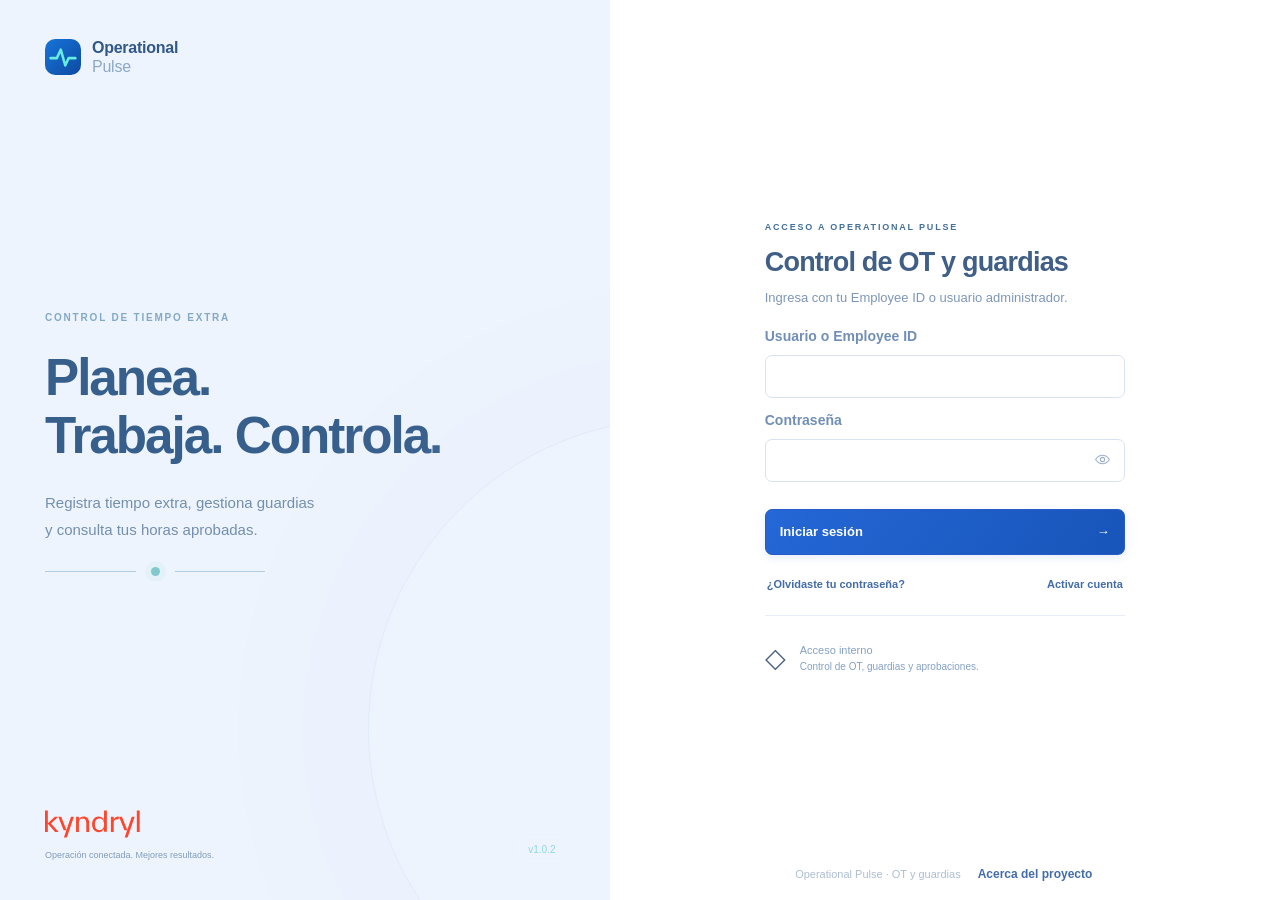
==== index.html @ 8cd4d65e "feat: unify Technician moves with Account filters and Manager search in v1.0.2" ====
<!doctype html>
<html lang="es-MX">
<head>
  <meta charset="utf-8">
  <meta name="viewport" content="width=device-width, initial-scale=1">
  <meta name="theme-color" content="#0b2142">
  <title>Operational Pulse</title>
  <link rel="icon" href="/static/favicon.svg" type="image/svg+xml">
  <link rel="stylesheet" href="/static/app.css?v=1.0.2">
  <link rel="stylesheet" href="/static/design.css?v=1.0.2">
  <script src="/static/layout.js?v=1.0.2" defer></script>
  <script src="/static/app.js?v=1.0.2" defer></script>
</head>
<body>
  <div id="app"><main class="loading">Cargando Operational Pulse…</main></div>
  <dialog id="modal" aria-label="Formulario"></dialog>
  <div id="toast" role="status" aria-live="polite"></div>
</body>
</html>
---- static/app.css ----
:root{--ink:#142c4e;--muted:#586d88;--primary:#1467d4;--primary-dark:#0b2142;--mint:#ddf5f5;--line:#e3eaf4;--paper:#f3f6fc;--white:#fff;--danger:#a34545;--radius:18px;--shadow:0 5px 20px #16376304;font-family:Inter,-apple-system,BlinkMacSystemFont,"Segoe UI",sans-serif;color:var(--ink);background:var(--paper);font-synthesis:none;font-size:14px;line-height:1.5}

*{box-sizing:border-box}
body{margin:0}
button,input,select,textarea{font:inherit}
button,a,input,select,textarea{-webkit-tap-highlight-color:transparent}
button{cursor:pointer}
button:disabled{cursor:wait;opacity:.55}
button:focus-visible,a:focus-visible,input:focus-visible,select:focus-visible,textarea:focus-visible{outline:3px solid #20bdc4;outline-offset:3px}
a{color:inherit;text-decoration:none}
button{border:0;background:none;color:inherit}
h1,h2,h3,p{margin:0}
h1{font-size:31px;letter-spacing:-1.1px;line-height:1.2;font-weight:650}
h2{font-size:20px;font-weight:620;letter-spacing:-.5px;line-height:1.35}
h3{font-size:15px;font-weight:650}
small{font-size:12px}
strong{font-weight:620}
img{display:block}
svg{display:block;max-width:100%}
[hidden]{display:none!important}
.grow{flex:1;min-width:0}
.muted{color:var(--muted)}
.footnote{font-size:12px}
.sr-only{position:absolute;width:1px;height:1px;padding:0;margin:-1px;overflow:hidden;clip:rect(0,0,0,0);white-space:nowrap;border:0}
.eyebrow{font-size:9px;font-weight:700;letter-spacing:1.8px;color:#44719d;margin-bottom:9px}
.small-label{font-size:10px;font-weight:700;letter-spacing:1px;color:#5b6f8b;display:block;margin-bottom:4px}
.primary,.secondary,.danger,.button{min-height:40px;border-radius:8px;padding:10px 16px;display:inline-flex;align-items:center;justify-content:center;gap:10px;font-size:12px;font-weight:600;white-space:nowrap;transition:background .15s,transform .15s}
.primary{background:#1768d1;color:white;border:1px solid #1768d1;box-shadow:0 3px 6px #1768d112}
.primary:hover{background:#0f55b6;transform:translateY(-1px)}
.secondary{background:white;border:1px solid #dce5f0;color:#335478}
.secondary:hover{background:#f5f9ff;border-color:#bed3ee}
.danger{background:#a34545;color:white}
.link,.text-danger{font-size:12px;font-weight:600;padding:5px 2px;white-space:nowrap}
.link{color:#2670b8}
.link:hover{text-decoration:underline}
.text-danger{color:var(--danger)}
.small{padding:6px 10px;min-height:32px}
.icon-btn{height:34px;min-width:34px;border-radius:6px;font-size:22px;line-height:1;display:grid;place-items:center}
.icon-btn:hover{background:#e4e9f0}
.primary.light{background:#fff;color:#135aba;border:1px solid #fff;box-shadow:0 5px 16px #0000000b}
.loading{min-height:100vh;display:grid;place-items:center;color:var(--muted)}

/* Access */
.login-shell{min-height:100vh;display:grid;grid-template-columns:1.05fr 1fr}
.login-story{background:radial-gradient(ellipse at 100% 90%,#126f90 0%,transparent 60%),linear-gradient(145deg,#0a2149,#123c75);color:#fff;padding:45px 56px 28px;display:flex;flex-direction:column;position:relative;overflow:hidden}
.login-story:after{content:"";position:absolute;width:620px;height:620px;border:1px solid #82dce515;border-radius:50%;right:-380px;bottom:-140px;box-shadow:0 0 0 65px #82dce505,0 0 0 130px #82dce504;pointer-events:none}
.brand{display:flex;align-items:center;gap:11px;line-height:1.2;max-width:max-content}
.brand img{width:36px;height:36px}
.brand>span{font-size:16px;font-weight:600;letter-spacing:-.25px}
.brand-light{display:block;font-weight:400;opacity:.72;font-size:16px;color:#8bb1da}
.story-copy{margin:auto 0;max-width:480px;padding:80px 0}
.story-copy .eyebrow{color:#6cdbdf;font-size:10px}
.story-copy h1{font-size:clamp(42px,4.6vw,68px);letter-spacing:-2.3px;line-height:1.08;margin:24px 0;font-weight:550}
.story-copy>p:not(.eyebrow){color:#9fbad9;font-size:16px;line-height:1.8}
.pulse-line{display:flex;align-items:center;gap:15px;margin-top:50px;max-width:220px}
.pulse-line span{height:1px;flex:1;background:#ffffff29}
.pulse-line i{width:9px;height:9px;background:#45d6d3;border-radius:50%;box-shadow:0 0 0 7px #45d6d310}
.login-story footer{display:flex;justify-content:space-between;gap:16px;font-size:10px;color:#9bbbd9;align-items:flex-end}
.login-main{display:flex;align-items:center;justify-content:center;padding:70px 50px;position:relative;background:#fcfdff}
.login-card{width:100%;max-width:360px}
.login-card h2{font-size:28px;letter-spacing:-1px;margin:12px 0}
.login-card>.muted{font-size:12px;margin-bottom:28px}
.login-card form{display:grid;gap:18px}
.login-submit{width:100%;justify-content:space-between;height:46px;margin-top:3px}
.login-links{display:flex;justify-content:space-between;gap:12px;margin-top:16px}
.login-links button{font-size:11px}
.login-note{border-top:1px solid var(--line);margin-top:36px;padding-top:22px;display:flex;align-items:center;gap:14px;color:var(--muted);font-size:11px}
.login-note>span{font-size:27px;color:#4d6480}
.login-note small{font-size:10px}
.login-main>footer{position:absolute;bottom:25px;font-size:10px;color:#59708f;display:flex;align-items:center;gap:15px}

/* Application shell */
.shell{display:flex;min-height:100vh}
.sidebar{width:244px;flex:none;background:linear-gradient(175deg,#0c2346 0%,#091a35 100%);color:#bac7d6;position:fixed;top:0;bottom:0;display:flex;flex-direction:column;padding:34px 18px 20px;z-index:3}
.sidebar .brand{color:white;margin:0 12px 49px}
.nav-label{font-size:9px;letter-spacing:1.8px;color:#738fb1;font-weight:600;margin:0 14px 16px}
.sidebar nav{display:grid;gap:6px}
.nav-item{display:flex;align-items:center;text-align:left;gap:13px;width:100%;font-size:12px;padding:14px 15px;border-radius:9px;color:#9eb4d2;min-height:43px}
.nav-item>span{width:20px;font-size:20px;line-height:1;color:#7c9abe;display:flex;align-items:center}
.nav-item.active{background:linear-gradient(100deg,#1c4973,#15345a);color:#fff;box-shadow:inset 3px 0 #35d1d2,0 3px 10px #020a191a}
.nav-item.active>span{color:#62e5e2}
.nav-item:hover{background:#ffffff0a;color:white}
.nav-item b{margin-left:auto;background:#cce8eb;color:#1c5056;border-radius:4px;min-width:18px;text-align:center;font-size:9px}
.sidebar-bottom{margin-top:auto;padding:28px 10px 0}
.workspace-tag{font-size:10px;color:#a8c0de;border-bottom:1px solid #ffffff10;padding-bottom:18px;margin-bottom:15px;display:block}
.workspace-tag i{display:inline-block;width:5px;height:5px;background:#99d6dd;border-radius:50%;margin-right:7px}
.workspace-tag small{display:block;font-size:9px;color:#7093b9;margin:7px 0 0 13px}
.logout{font-size:11px;color:#93adce;width:100%;text-align:left;padding:9px 2px;display:flex;align-items:center;gap:10px}
.workspace{margin-left:244px;width:calc(100% - 244px);min-width:0}
.topbar{height:84px;background:#ffffff;border-bottom:1px solid #e5ebf4;padding:0 40px;display:flex;align-items:center;justify-content:space-between;gap:20px}
.breadcrumb{color:#626f7f;font-size:11px;display:flex;gap:12px;align-items:center}
.breadcrumb strong{font-weight:500;color:#576473}
.topbar-right{display:flex;align-items:center;gap:22px}
.local-time{font-size:12px;color:#4b6b91;font-variant-numeric:tabular-nums}
.topbar-person{display:flex;align-items:center;gap:10px;position:relative}
.topbar-person .avatar{width:35px;height:35px;font-size:10px;background:#e8f1fc;color:#3e73aa}
.topbar-person .identity strong{font-size:12px;color:#213b5f}
.topbar-person .identity small{font-size:9px;color:#5c6f8a}
.role-label{font-size:10px;color:#5d6f8a;max-width:100px;border-left:1px solid var(--line);padding-left:12px}
.avatar{width:34px;height:34px;flex:none;display:grid;place-items:center;border-radius:10px;background:#e0eff1;color:#3d6a6f;font-size:10px;font-weight:700;letter-spacing:.5px}
.identity{display:flex;flex-direction:column;min-width:0;gap:3px}
.identity strong{font-size:12px;overflow-wrap:anywhere;line-height:1.4}
.identity small{font-size:10px;color:var(--muted)}
#main{padding:38px 40px 20px;max-width:1560px;margin:0 auto;outline:none}
.page-heading{display:flex;justify-content:space-between;align-items:center;gap:26px;margin-bottom:29px}
.page-heading h1{margin-bottom:10px}
.page-heading>div>p:last-child{color:#5b6f8c;font-size:12px;max-width:640px}
.heading-actions{display:flex;align-items:center;justify-content:flex-end;flex-wrap:wrap;gap:10px;flex:none}
.main-footer{display:flex;justify-content:space-between;gap:20px;color:#567094;font-size:9px;margin-top:38px;padding-top:20px;border-top:1px solid #e0e9f4;align-items:center}
.main-footer span:first-child{font-weight:600;letter-spacing:.4px}

/* Overview */
.welcome-banner{background:radial-gradient(ellipse at 88% 100%,#087c95 0%,transparent 58%),linear-gradient(110deg,#143e83 0%,#103363 65%,#0b3454 100%);border:1px solid #204d89;display:flex;justify-content:space-between;align-items:center;min-height:280px;padding:35px 38px;border-radius:16px;margin-bottom:24px;overflow:hidden;position:relative;box-shadow:0 10px 25px #224c7e0c}
.welcome-banner .pill{background:#eef9fc;color:#3689a0;font-size:8px;letter-spacing:1.7px;border:1px solid #d9f0f7;padding:6px 10px}
.welcome-banner h2{font-size:32px;line-height:1.18;letter-spacing:-1px;margin:18px 0 13px;color:#fff;font-weight:600}
.welcome-banner p{color:#a6c3e2;font-size:11px;margin-bottom:22px}
.welcome-banner button{padding:10px 15px;font-size:11px}
.welcome-banner button span{margin-left:18px}
.org-illustration{width:330px;padding:0;text-align:left;opacity:1;flex:none;height:250px;position:relative;margin-right:15px}
.kpis{display:grid;grid-template-columns:repeat(4,minmax(0,1fr));gap:17px;margin-bottom:26px}
.kpis.three{grid-template-columns:repeat(3,minmax(0,1fr))}
.kpi{background:#fff;border:1px solid #e3eaf4;border-radius:13px;padding:22px 23px;box-shadow:0 5px 16px #203e6a03;position:relative;overflow:hidden}
.kpi>div{display:flex;justify-content:space-between;gap:10px;font-size:11px;color:#5c708a;align-items:center}
.kpi i{font-size:20px;font-style:normal;color:#3370b5;display:grid;place-items:center;width:34px;height:34px;background:#eef5ff;border:1px solid #e6effd;border-radius:10px}
.kpi>strong{display:block;font-size:34px;font-weight:550;letter-spacing:-1px;line-height:1.3;margin:12px 0 4px;color:#1a365d}
.kpi em{font-style:normal;font-size:16px;color:#5e6f85;font-weight:400}
.kpi>small{font-size:10px;color:#5b708b}
.kpi.accent{background:#edfbfc;border-color:#caeff1}
.two-columns{display:grid;grid-template-columns:1.45fr 1fr;gap:22px}
.panel{background:#fff;border:1px solid #e2eaf4;border-radius:14px;padding:26px;box-shadow:0 5px 20px #1b396003;margin-bottom:24px;min-width:0}
.two-columns>.panel{margin-bottom:0}
.section-heading{display:flex;justify-content:space-between;align-items:center;gap:18px;margin-bottom:23px}
.section-heading h2{font-size:18px;color:#233f65}
.section-heading h3{font-size:14px}
.section-heading .eyebrow{font-size:9px;margin-bottom:7px}
.section-heading .muted{font-size:11px;margin-top:7px}
.step-row{display:flex;align-items:center;gap:17px;padding:19px 0;border-top:1px solid #ecf1f7}
.step-row>span{width:33px;height:33px;display:grid;place-items:center;background:#edf6fc;border-radius:9px;font-size:10px;color:#347595;flex:none;border:1px solid #e0f0f9}
.step-row>div{min-width:0;flex:1}
.step-row strong{display:block;font-size:12px}
.step-row small{display:block;font-size:11px;color:#5c6f89;margin-top:4px}
.step-row button{font-size:10px}
.attention-number{font-size:48px;letter-spacing:-2px;line-height:1;margin:28px 0 22px;color:#234c7b}
.attention-number small{font-size:11px;letter-spacing:0;color:#58708d;display:block;margin-top:10px}
.attention-number+.secondary{font-size:10px}
.panel>.footnote{margin-top:28px;max-width:280px;line-height:1.8}
.quick-note{font-size:11px;color:#5e7084;background:#eff4f9;border-radius:8px;padding:16px;margin-top:24px}
.legend{display:flex;justify-content:center;gap:22px;font-size:10px;color:#606f82}
.legend>span{display:flex;align-items:center;gap:7px}
.dot{width:7px;height:7px;border-radius:2px}
.dot.ot{background:#2469cf}
.dot.guard{background:#28c7c5}
.chart{margin:12px 0 5px}
.month-control{display:flex;align-items:center;gap:3px;border:1px solid #d9dfe7;border-radius:8px;background:#fff;padding:3px}
.month-control input{border:0;background:none;color:#385d61;font-size:11px;width:127px;padding:4px;min-height:32px}
.month-control .icon-btn{font-size:20px;min-width:25px;height:28px}
.pill{display:inline-flex;align-items:center;font-size:10px;color:#636f7f;background:#ecf1f7;padding:5px 10px;border-radius:5px;border:1px solid #dfedef;white-space:nowrap}
.empty{text-align:center;padding:40px 16px;color:#587090}
.empty-icon{font-size:30px;color:#3a70ac;display:block;margin-bottom:12px}
.empty h3{font-size:13px;color:#517194;font-weight:550}
.empty p{font-size:11px;line-height:1.8;max-width:400px;margin:8px auto 0}
.panel .empty{padding:32px 12px}
.quiet-empty{font-size:10px;color:#5e7086;padding:20px 0}
.callout{font-size:11px;color:#4e7197;background:#f1f8ff;padding:14px;border:1px solid #dcebf9;border-radius:8px;line-height:1.8}

/* Organization: physically nested account / manager / group / technician */
.organization-summary{display:flex;flex-wrap:wrap;align-items:center;gap:22px;margin:-4px 0 24px;font-size:11px;color:#5e7086}
.organization-summary b{font-size:15px;color:#436e73;margin-right:3px}
.organization-summary>.muted{margin-left:auto;font-size:10px}
.account-block{background:#fff;border:1px solid #dce7f3;border-radius:16px;margin-bottom:26px;box-shadow:0 5px 20px #1e4e8003;overflow:hidden}
.account-header{padding:26px;display:flex;align-items:center;gap:18px;background:linear-gradient(100deg,#ffffff,#f5f9ff);border-bottom:1px solid #e2eaf4;flex-wrap:wrap}
.account-code{background:#eaf2ff;border:1px solid #d9e7fc;color:#2b6fbd;padding:15px 12px;border-radius:12px;font-size:14px;font-weight:650;min-width:65px;text-align:center;overflow-wrap:anywhere;max-width:150px}
.account-header .eyebrow{font-size:8px;margin-bottom:5px}
.account-header h2{font-size:21px;overflow-wrap:anywhere}
.account-header p:last-child{color:#5f7084;font-size:10px;margin-top:6px}
.account-header p span{margin:0 5px}
.entity-actions{display:flex;align-items:center;justify-content:flex-end;gap:12px;flex-wrap:wrap;flex:none}
.entity-actions .primary,.entity-actions .secondary{min-height:31px;font-size:10px;padding:7px 11px}
.entity-actions .link,.entity-actions .text-danger{font-size:10px}
.account-body{padding:22px}
.manager-block{background:#f5f9ff;border:1px solid #dfeafa;border-radius:12px;padding:20px;margin-bottom:20px}
.manager-block:last-child{margin-bottom:0}
.manager-header{display:flex;align-items:center;gap:13px;flex-wrap:wrap;margin-bottom:18px}
.manager-header>.identity{flex:1}
.manager-meta{display:flex;flex-direction:column;font-size:10px;color:#4d7199;margin:0 12px}
.manager-meta .small-label{font-size:8px;color:#2c73a4;letter-spacing:1.3px}
.manager-header .avatar{background:#dfedff;color:#477ab8}
.group-grid{display:grid;grid-template-columns:repeat(auto-fit,minmax(min(100%,330px),1fr));gap:16px;margin-left:14px;padding-left:16px;border-left:1px solid #d4e4f8}
.group-card{border:1px solid #dce9f7;background:white;border-radius:11px;overflow:hidden;min-width:0;box-shadow:0 3px 8px #16376302}
.group-card>header{padding:18px;display:flex;align-items:flex-start;justify-content:space-between;gap:12px;border-bottom:1px solid #ebf1f8}
.group-card h3{font-size:13px;overflow-wrap:anywhere;margin:5px 0}
.group-card .small-label{font-size:8px;color:#3e739a}
.group-card>header small{font-size:10px;color:#5a708c}
.group-card>header .entity-actions{gap:10px}
.technicians{padding:0 18px}
.technician{display:flex;align-items:center;gap:12px;padding:16px 0;border-bottom:1px solid #edf2f8;min-width:0}
.technician:last-child{border:0}
.technician .identity{flex:1}
.technician .identity strong{font-size:12px}
.technician .avatar{width:32px;height:32px;border-radius:8px;font-size:9px;background:#e8f7fa;color:#348ba2}
.technician .link{font-size:10px;padding-left:5px}
.lead-pill{font-size:9px;letter-spacing:.5px;color:#127a82;background:#e1f9f8;border:1px solid #bfedeb;border-radius:5px;padding:3px 7px;flex:none}
.group-card>footer{padding:13px 18px;background:#fbfdff;border-top:1px solid #edf2f8}
.group-card>footer .link{font-size:10px}
.unassigned{background:#fcfdff;border:1px dashed #ccddf1;border-radius:12px;padding:18px;margin-top:22px}
.unassigned .section-heading{margin-bottom:16px}
.unassigned .section-heading h3{font-size:12px;font-weight:550}
.unassigned .group-grid{border:0;margin:0;padding:0}

/* Tables, time, capture */
.table-panel{padding:0;overflow:hidden}
.table-scroll{overflow-x:auto}
table{border-collapse:collapse;width:100%;text-align:left;white-space:nowrap;font-size:11px}
thead{background:#f5f8fc;color:#5e6f84;font-size:9px;letter-spacing:.3px;font-weight:500}
th{padding:15px 20px;border-bottom:1px solid var(--line);font-weight:550}
td{padding:17px 20px;border-bottom:1px solid #e7ecf3;color:#586678;max-width:300px;white-space:normal;overflow-wrap:anywhere;min-width:100px}
tbody tr:last-child td{border-bottom:0}
td>small,td>strong{display:block}
td>small{font-size:10px;color:#5c708a;margin-top:5px}
.table-identity{display:flex;align-items:center;gap:11px;min-width:170px}
.table-identity .identity{flex:1}
.row-actions{display:flex;align-items:center;gap:12px;justify-content:flex-end;white-space:nowrap}
.row-actions .link,.row-actions .text-danger{font-size:10px}
.right{text-align:right}
.badge{display:inline-flex;align-items:center;gap:6px;white-space:nowrap;padding:5px 8px;border-radius:5px;font-size:9px;background:#ecf0f5;color:#5a708c}
.badge i{width:4px;height:4px;border-radius:50%;background:currentColor}
.badge.approved,.badge.active,.badge.used{background:#e8f9f6;color:#237a77}
.badge.submitted,.badge.pending,.badge.pending_activation{background:#fcf4e0;color:#806b3c}
.badge.rejected,.badge.disabled{background:#faeae5;color:#93634e}
.badge.documentation{background:#edf1f6;color:#5d6f8a}
.badge.running{background:#e3ebf6;color:#3a777e}
.badge.issued{background:#edf3fc;color:#547287}
.search{display:flex;align-items:center;gap:12px;width:100%}
.search>span{font-size:24px;color:#58708c}
.search input{border:0;background:transparent;width:100%;padding:5px 0;font-size:12px;outline-offset:6px}
.compact{padding:12px 20px}
.delegation-list article{padding:16px 0;border-top:1px solid var(--line);display:flex;justify-content:space-between;align-items:center;gap:16px}
.delegation-list strong{font-size:12px;display:block}
.delegation-list small{font-size:10px;color:var(--muted);display:block;margin-top:5px}
.timer-list{display:grid;gap:14px;margin-bottom:24px}
.timer-list:empty{display:none}
.timer-card{display:flex;align-items:center;gap:18px;background:linear-gradient(100deg,#effbfe,#f2fcfb);border:1px solid #cdeff2;border-radius:12px;padding:20px}
.timer-card>div{flex:1;min-width:0}
.timer-card strong{display:block;font-size:14px}
.timer-card small{font-size:10px;color:#58708d}
.timer-card .small-label{font-size:8px;color:#57708e;margin-bottom:5px}
.live-dot,.live-label i{display:inline-block;width:7px;height:7px;border-radius:50%;background:#28c7c5;box-shadow:0 0 0 5px #28c7c510;flex:none}
.live-label{font-size:10px;color:#6fb0b7;display:flex;align-items:center;gap:9px}
.timer-clock{font-size:24px;letter-spacing:1px;font-variant-numeric:tabular-nums;color:#137985}
.timer-card .danger{font-size:11px;min-height:34px;padding:7px 14px}
.time-actions{display:flex;gap:12px;flex-wrap:wrap;margin:0 0 24px}
.record-list{display:grid;gap:13px}
.record-card{padding:18px;border:1px solid #d9edef;border-radius:10px;display:flex;align-items:center;justify-content:space-between;gap:24px}
.record-card h3{font-size:13px;margin:9px 0 5px;overflow-wrap:anywhere}
.record-card p{font-size:11px;color:#59708e;overflow-wrap:anywhere}
.record-card small{display:block;font-size:10px;color:#59708c;margin-top:7px}
.record-title{display:flex;align-items:center;justify-content:space-between;gap:12px}
.record-title .small-label{margin:0;font-size:8px}
.record-card .entity-actions{max-width:160px}
.record-card .entity-actions button{white-space:normal}
.filters>div{display:grid;grid-template-columns:repeat(4,minmax(0,1fr));gap:16px}
.filters>p{margin-top:15px}
.rules-grid{display:grid;grid-template-columns:repeat(auto-fit,minmax(300px,1fr));gap:20px}
.rules-grid .panel{margin:0}
.rules-grid h2{margin:12px 0 20px}
.rule-segments>div{display:flex;justify-content:space-between;gap:15px;border-top:1px solid var(--line);padding:12px 0;font-size:12px}
.rule-segments span{color:#537094}
.capture-summary{display:flex;align-items:center;gap:45px;background:linear-gradient(100deg,#edf6ff,#effcfb);border:1px solid #d8ecf7;border-radius:12px;padding:22px 28px;margin-bottom:25px}
.capture-summary>div>span{font-size:10px;color:#567091;display:block}
.capture-summary strong{font-size:27px;color:#3171ad;letter-spacing:-.5px}
.capture-summary small{font-size:15px;font-weight:400}
.capture-summary p{font-size:10px;color:#58708e;line-height:1.9;margin-left:auto}
.capture-summary p strong{font-size:10px;font-weight:500;letter-spacing:0}
.padded{padding:23px;margin:0}
.profile-grid{display:grid;grid-template-columns:1fr 1fr;gap:22px}
.profile-person{display:flex;align-items:center;gap:13px;margin:4px 0 26px;padding-bottom:25px;border-bottom:1px solid var(--line)}
.profile-person .identity{flex:1}

/* Forms and dialogs */
.field{display:flex;flex-direction:column;gap:8px;min-width:0}
.field>span{font-size:12px;color:#4d688a;font-weight:550}
input,textarea,select{background:#fff;border:1px solid #dce5f0;border-radius:8px;padding:11px 12px;min-height:41px;color:#2c4a70;width:100%;min-width:0;font-size:12px}
input::placeholder,textarea::placeholder{color:#58708e}
input[readonly]{background:#eef3f9;color:#59708e}
textarea{resize:vertical;min-height:80px}
select{appearance:auto;padding-right:25px}
input[type=checkbox]{width:15px;height:15px;min-height:0;accent-color:#3b7d84;flex:none}
input[type=time]{font-size:11px;padding:8px}
.form-grid{display:grid;grid-template-columns:1fr 1fr;gap:16px}
.form-body{display:grid;gap:18px}
.checkbox{display:flex;align-items:center;gap:10px;font-size:12px;padding:7px 0;color:#606f82}
.checkbox input{margin:0}
fieldset{border:1px solid #d4eaec;border-radius:8px;padding:13px 16px;min-width:0}
legend{font-size:11px;color:#5a6e86;font-weight:600;padding:0 5px}
.segment-row{display:flex;align-items:center;gap:10px;border-bottom:1px solid #e4ebf4;padding:8px 0}
.segment-row:last-child{border:0}
.segment-row .checkbox{flex:1;min-width:110px}
.segment-row input[type=time]{width:110px}
.segment-row>span{font-size:11px;color:#567091}
.form-error{font-size:12px;color:#9e5d4c;line-height:1.6;margin:12px 0;white-space:pre-wrap}
.form-error:empty{margin:0}
.form-error:not(:empty){padding:12px;border:1px solid #efd6cb;background:#fcf3ed;border-radius:7px}
.profile-grid form>.primary,.profile-grid form>.secondary{margin-top:20px}
dialog{border:1px solid #d2e7e9;border-radius:16px;padding:0;max-width:560px;width:calc(100% - 36px);max-height:90vh;box-shadow:0 30px 120px #0c333726;color:var(--ink);background:#fff}
dialog.wide{max-width:760px}
dialog::backdrop{background:#10363aa1;backdrop-filter:blur(3px)}
.dialog-header{display:flex;align-items:center;justify-content:space-between;gap:15px;padding:24px 26px;border-bottom:1px solid var(--line);background:#f8fafc}
.dialog-header .eyebrow{font-size:8px;margin-bottom:6px;color:#537094}
.dialog-header h2{font-size:21px}
.dialog-header .icon-btn{color:#738caa;font-size:24px}
.dialog-header+form>.form-body,dialog>.form-body{padding:25px 26px}
dialog form>.form-error{margin-left:26px;margin-right:26px}
.dialog-footer{border-top:1px solid var(--line);padding:18px 26px;display:flex;justify-content:flex-end;gap:10px;background:#f6f9fc}
.secret-code{font-family:ui-monospace,SFMono-Regular,monospace;font-size:22px;letter-spacing:2px;padding:20px;text-align:center;border-radius:10px;background:#e7eef7;border:1px dashed #b6e2e6;color:#3a777d;overflow-wrap:anywhere}
.detail-hero{display:flex;align-items:center;gap:12px}
.detail-hero .identity{flex:1}
dl{margin:0;display:grid;grid-template-columns:120px 1fr;font-size:12px;gap:14px}
dt{color:#537094}
dd{margin:0;overflow-wrap:anywhere}
.audit-list>div{display:flex;gap:12px;padding:12px 0;border-top:1px solid var(--line)}
.audit-list>div>span{width:5px;height:5px;background:#6cbac3;border-radius:50%;margin-top:7px;flex:none}
.audit-list strong{display:block;font-size:11px}
.audit-list small{display:block;font-size:10px;color:#517097;margin-top:4px}
#toast{position:fixed;bottom:26px;left:50%;transform:translate(-50%,15px);max-width:min(90%,520px);padding:13px 20px;background:#254b4f;color:white;border-radius:10px;font-size:12px;z-index:15;opacity:0;pointer-events:none;box-shadow:0 8px 25px #0c333720;transition:opacity .2s,transform .2s}
#toast.visible{opacity:1;transform:translate(-50%,0)}
#toast.error{background:#854e43}

@media(min-width:1500px){#main{padding:42px 48px 20px}
.welcome-banner{min-height:290px;padding:36px 42px}
.welcome-banner h2{font-size:34px}
.org-illustration{margin-right:60px}
.kpi{padding:24px}
.two-columns{gap:26px}
}

@media(max-width:1150px){.sidebar{width:200px;padding-left:12px;padding-right:12px}
.workspace{margin-left:200px;width:calc(100% - 200px)}
#main{padding:28px 24px 18px}
.topbar{padding:0 24px}
.page-heading{align-items:flex-start}
.heading-actions{max-width:340px}
.kpis{gap:10px}
.kpi{padding:17px}
.kpi>div{font-size:10px}
.kpi>strong{font-size:28px}
.two-columns{grid-template-columns:1.25fr 1fr;gap:16px}
.panel{padding:21px}
.table-panel{padding:0}
.org-illustration{width:250px}
.welcome-banner{padding:28px}
.welcome-banner h2{font-size:27px}
.role-label{display:none}
.filters>div{grid-template-columns:repeat(2,minmax(0,1fr))}
.account-header>.entity-actions{margin-left:auto}
.account-header h2{font-size:18px}
.account-body{padding:18px}
.group-grid{margin-left:0;padding-left:10px}
.manager-header .manager-meta{margin-left:0}
}

@media(max-width:850px){.sidebar{width:180px}
.workspace{margin-left:180px;width:calc(100% - 180px)}
.sidebar .brand{margin-left:6px}
.brand>span{font-size:14px}
.brand img{width:31px;height:31px}
.nav-item{font-size:11px;gap:8px;padding:12px 10px}
.nav-item>span{font-size:18px}
.nav-label{font-size:8px}
.topbar-person .identity{display:none}
.local-time{display:none}
.breadcrumb{font-size:10px}
.topbar{height:68px}
.page-heading{flex-direction:column;gap:18px}
.heading-actions{justify-content:flex-start;max-width:none;gap:8px}
.page-heading h1{font-size:27px}
.kpis{grid-template-columns:repeat(2,minmax(0,1fr))}
.kpis.three{grid-template-columns:repeat(3,minmax(0,1fr))}
.kpis.three .kpi{padding:13px}
.kpis.three .kpi>div{min-height:30px}
.two-columns,.profile-grid{grid-template-columns:1fr}
.two-columns>.panel{margin-bottom:6px}
.welcome-banner{min-height:235px}
.welcome-banner h2{font-size:25px}
.org-illustration{display:none}
.login-story{padding:35px}
.story-copy h1{font-size:42px}
.login-main{padding:55px 30px}
.login-links{flex-direction:column;align-items:flex-start;gap:5px}
.account-header{gap:14px;padding:20px}
.account-header>.entity-actions{margin-left:0;justify-content:flex-start;width:100%}
.manager-header{gap:10px}
.manager-header>.entity-actions{margin-left:auto}
.manager-meta{min-width:100px}
.organization-summary{gap:12px}
.organization-summary>.muted{margin-left:0;width:100%;margin-top:3px}
.capture-summary{gap:25px;padding:20px}
.capture-summary p{display:none}
.timer-card{gap:12px;padding:16px;flex-wrap:wrap}
.timer-clock{font-size:21px}
.timer-card .danger{margin-left:auto}
.record-card{align-items:flex-start;flex-direction:column;gap:16px}
.record-card .entity-actions{max-width:none}
.time-actions .primary,.time-actions .secondary{font-size:11px}
.rules-grid{grid-template-columns:1fr}
}

@media(max-width:600px){.shell{display:block}
.sidebar{position:relative;width:100%;height:auto;padding:18px 16px 10px;border-radius:0}
.sidebar .brand{margin:0 0 18px 0}
.sidebar .brand>span{font-size:17px}
.sidebar .brand-light{display:inline;margin-left:4px;font-size:13px}
.sidebar .brand img{width:40px;height:40px;box-shadow:0 5px 18px #00000015;border-radius:12px}
.nav-label,.sidebar-bottom .workspace-tag{display:none}
.sidebar nav{display:flex;gap:6px;overflow-x:auto;padding:2px 0 5px}
.nav-item{min-width:max-content;width:auto;padding:9px 11px;min-height:34px;font-size:10px}
.nav-item>span{font-size:15px;width:auto}
.nav-item.active{box-shadow:none;background:#ffffff14}
.sidebar-bottom{position:absolute;right:16px;top:15px;margin:0;padding:0}
.logout{font-size:9px;padding:6px 0}
.workspace{margin:0;width:100%}
.topbar{height:49px;padding:0 18px}
.topbar-person .avatar{width:24px;height:24px;border-radius:6px;font-size:8px}
.breadcrumb{font-size:9px;gap:9px}
#main{padding:25px 18px 18px}
.page-heading{margin-bottom:22px}
.page-heading h1{font-size:25px;letter-spacing:-.7px}
.page-heading>div>p:last-child{font-size:11px;line-height:1.8}
.eyebrow{font-size:8px}
.heading-actions{gap:8px;width:100%}
.heading-actions .primary,.heading-actions .secondary{font-size:10px;min-height:34px;padding:8px 10px}
.month-control input{font-size:10px;width:119px}
.welcome-banner{padding:25px;min-height:252px}
.welcome-banner h2{font-size:28px}
.welcome-banner p{font-size:10px;max-width:230px}
.welcome-banner .pill{font-size:8px}
.kpis{gap:11px;margin-bottom:20px}
.kpi{padding:17px}
.kpi>strong{font-size:30px}
.kpi>div{font-size:9px}
.kpi>small{font-size:8px}
.kpi i{font-size:16px}
.kpis.three{grid-template-columns:1fr}
.kpis.three .kpi{display:grid;grid-template-columns:1fr auto;align-items:center;padding:16px 20px}
.kpis.three .kpi>strong{grid-column:2;grid-row:1/3;margin:0}
.kpis.three .kpi>div{min-height:auto;justify-content:flex-start;gap:13px}
.kpis.three .kpi>small{grid-row:2}
.panel{padding:20px}
.table-panel{padding:0}
.section-heading h2{font-size:17px}
.section-heading .eyebrow{font-size:8px}
.step-row{gap:12px}
.step-row strong{font-size:10px}
.step-row small{font-size:9px;max-width:200px}
.step-row .link{font-size:9px}
.main-footer{font-size:8px;margin-top:30px}
.main-footer span:last-child{max-width:140px;text-align:right}
.account-header{padding:18px;align-items:flex-start;gap:12px}
.account-code{padding:12px 8px;min-width:50px;font-size:10px;max-width:90px}
.account-header>.grow{min-width:150px}
.account-header h2{font-size:18px}
.account-header p:last-child{font-size:9px}
.account-header p span{margin:0 2px}
.account-header>.entity-actions{gap:12px}
.account-body{padding:12px}
.manager-block{padding:14px 12px}
.manager-header>.identity{flex:1;min-width:110px}
.manager-meta{order:4;display:flex;flex-direction:row;gap:10px;width:100%;padding-left:43px;font-size:9px}
.manager-meta .small-label{margin:0;line-height:1.6}
.manager-header>.entity-actions{flex-direction:column;gap:3px}
.group-grid{border:0;padding:0;gap:12px}
.group-card>header{padding:15px 12px}
.group-card>header .entity-actions{flex-direction:column;align-items:flex-end;gap:2px}
.technicians{padding:0 12px}
.technician{gap:9px;flex-wrap:wrap}
.technician .identity{min-width:85px}
.technician .identity strong{font-size:10px}
.technician .identity small{font-size:9px}
.technician .avatar{width:27px;height:27px}
.technician .link{font-size:9px}
.lead-pill{padding:2px 5px;font-size:7px}
.organization-summary{font-size:9px;gap:10px}
.organization-summary b{font-size:12px}
.organization-summary>.muted{font-size:9px}
.unassigned{padding:12px}
.unassigned .section-heading{flex-wrap:wrap;gap:8px}
.unassigned .pill{font-size:8px}
.form-grid{grid-template-columns:1fr}
.filters>div{gap:12px}
.field>span{font-size:10px}
input,select,textarea{font-size:11px;padding:10px}
.form-body{gap:16px}
.dialog-header{padding:22px}
.dialog-header h2{font-size:19px}
.dialog-header+form>.form-body,dialog>.form-body{padding:22px}
.dialog-footer{padding:16px 22px}
.segment-row{gap:6px}
.segment-row .checkbox{min-width:85px;font-size:10px}
.segment-row input[type=time]{width:87px;font-size:10px;padding:7px 5px}
.secret-code{font-size:17px;letter-spacing:1px}
.profile-person{flex-wrap:wrap}
.profile-person .pill{font-size:9px}
.record-card{padding:15px}
.record-title{gap:6px}
.record-title .small-label{font-size:7px}
.record-card small{font-size:9px}
.record-card .badge{font-size:8px}
.timer-card>.live-dot{display:none}
.timer-card .small-label{font-size:7px}
.timer-clock{font-size:20px}
.capture-summary{gap:25px}
.capture-summary>div>span{font-size:9px}
.capture-summary strong{font-size:23px}
.padded{padding:20px}
.login-shell{display:block}
.login-story{min-height:200px;padding:26px 26px 24px}
.login-story .brand>span{font-size:14px}
.login-story .brand-light{display:inline;margin-left:4px}
.story-copy{padding:30px 0 0}
.story-copy .eyebrow{font-size:7px;letter-spacing:1.5px}
.story-copy h1{font-size:34px;letter-spacing:-1px;margin:12px 0 0}
.story-copy h1 br{display:none}
.story-copy>p:not(.eyebrow),.pulse-line,.login-story footer{display:none}
.login-main{padding:38px 26px 70px;min-height:calc(100vh - 200px)}
.login-card h2{font-size:26px}
.login-card .eyebrow{font-size:8px}
.login-card>.muted{font-size:11px}
.login-links{flex-direction:row;gap:8px}
.login-links .link{font-size:10px}
.login-note{margin-top:27px;padding-top:20px}
.login-main>footer{font-size:9px}
dl{grid-template-columns:90px 1fr;font-size:11px}
}

@media(prefers-reduced-motion:reduce){*,*:before,*:after{transition:none!important;animation:none!important;scroll-behavior:auto!important}
}


.panel.table-panel{padding:0;}

.main-footer .link{font-size:10px;font-weight:450;display:inline-flex;align-items:center;gap:7px;color:#547095;}

.ui-icon{width:20px;height:20px;display:inline-block;flex:none;fill:currentColor;vertical-align:middle;}

.kpi .ui-icon{width:18px;height:18px;}

.breadcrumb-home{color:#4e7099;display:flex;}

.breadcrumb-home .ui-icon{width:14px;height:14px;}

.clock-block{display:flex;flex-direction:column;gap:3px;text-align:right;padding-right:21px;border-right:1px solid #e5edf6;}

.clock-block small{font-size:7px;font-weight:650;color:#527092;letter-spacing:1px;}

.sidebar-brand{padding-bottom:22px;margin-bottom:20px;border-bottom:1px solid #ffffff10;display:flex;flex-direction:column;gap:8px;}

.sidebar-brand .kyndryl-logo{width:84px;height:26px;}

.sidebar-brand>span{font-size:8px;color:#698cb7;letter-spacing:.3px;}

.login-brand-credit{display:flex;flex-direction:column;gap:10px;}

.login-brand-credit .kyndryl-logo{width:95px;height:29px;}

.login-brand-credit>span{font-size:9px;color:#88a8c9;}

.release-tag{font-size:10px;padding:4px 8px;border:1px solid #ffffff20;border-radius:5px;color:#8ed8e3;}

.footer-version{font-size:8px;font-weight:500;color:#4e709b;margin-left:8px;border:1px solid #dfe8f4;padding:3px 6px;border-radius:4px;}

.orbit{position:absolute;border:1px solid #63ccd025;border-radius:50%;pointer-events:none;}

.orbit-one{width:255px;height:255px;top:0;left:36px;}

.orbit-two{width:178px;height:178px;top:39px;left:74px;border-style:dashed;border-color:#80dce726;}

.visual-center{position:absolute;left:95px;top:66px;width:142px;height:126px;display:flex;align-items:center;justify-content:center;flex-direction:column;gap:7px;border:1px solid #8cdef333;background:linear-gradient(140deg,#ffffff14,#ffffff04);box-shadow:0 12px 24px #071f3c20;backdrop-filter:blur(4px);border-radius:17px;z-index:1;}

.visual-center .ui-icon{width:30px;height:30px;color:#64e4e1;margin-bottom:5px;}

.visual-center>span{font-size:9px;color:#9bd6e7;letter-spacing:.2px;}

.visual-center>strong{font-size:14px;font-weight:500;color:#e6fbff;}

.visual-chip{display:flex;position:absolute;align-items:center;gap:10px;padding:13px 15px;background:#144974;border:1px solid #7ac7e12e;box-shadow:0 8px 25px #031e3d20;border-radius:10px;z-index:2;}

.visual-chip .ui-icon{width:16px;height:16px;color:#7ee8e6;}

.visual-chip>span{font-size:10px;color:#d2edf6;}

.visual-chip>i{width:4px;height:4px;border-radius:50%;background:#59d8d4;margin-left:8px;}

.chip-top{top:11px;right:3px;transform:rotate(5deg);}

.chip-left{top:124px;left:0;transform:rotate(-6deg);}

.chip-bottom{bottom:0;right:12px;transform:rotate(3deg);}

.about-project{padding:28px;background:linear-gradient(#fff,#fbfdff);}

.about-brand{display:flex;align-items:center;gap:13px;margin-bottom:23px;}

.about-brand>div{flex:1;min-width:0;}

.about-brand strong{display:block;font-size:18px;color:#234b7c;letter-spacing:-.5px;}

.about-brand span{display:block;font-size:10px;color:#586f90;margin-top:4px;}

.about-brand .kyndryl-logo{width:80px;height:24px;margin-left:10px;}

.about-project>p:not(.eyebrow){font-size:12px;line-height:1.9;color:#58708d;}

.about-divider{height:1px;background:#e4edf7;margin:26px 0;}

.author-list{display:grid;gap:12px;margin-top:16px;}

.author-list>article{display:flex;align-items:center;gap:14px;border:1px solid #e0ebf6;padding:17px;border-radius:11px;background:#fff;}

.author-avatar{width:37px;height:37px;display:grid;place-items:center;background:linear-gradient(140deg,#e0f5ff,#e5fcf8);color:#1c788d;border:1px solid #d3f0f6;border-radius:11px;font-size:11px;font-weight:600;flex:none;}

.author-list strong{font-size:12px;color:#335c87;display:block;}

.author-list small{font-size:10px;color:#507191;margin-top:4px;display:block;}

.about-bottom{display:flex;gap:10px;align-items:center;font-size:10px;color:#517192;margin-top:25px;}

@media(min-width:1500px){.org-illustration{margin-right:50px}
.welcome-banner{padding:36px 42px}
}

@media(max-width:1150px){.sidebar{width:218px}
.workspace{margin-left:218px;width:calc(100% - 218px)}
#main{padding:30px 25px 18px}
.topbar{padding:0 25px}
.org-illustration{width:285px;transform:scale(.88);transform-origin:right center;margin-right:0}
.welcome-banner{padding:28px}
.welcome-banner h2{font-size:29px}
.panel{padding:22px}
.panel.table-panel{padding:0}
.step-row strong{font-size:11px}
.step-row small{font-size:10px}
}

@media(max-width:850px){.sidebar{width:180px}
.workspace{margin-left:180px;width:calc(100% - 180px)}
.sidebar .brand{margin-left:3px}
.sidebar .brand>span{font-size:14px}
.sidebar .brand img{width:32px;height:32px}
.nav-item{padding:12px 10px;font-size:11px;gap:9px}
.ui-icon{width:18px;height:18px}
.clock-block{display:none}
.org-illustration{display:none}
.welcome-banner{padding:28px}
.welcome-banner h2{font-size:28px}
.kpi{padding:18px}
.kpi i{width:30px;height:30px}
.sidebar-brand{padding-bottom:17px;margin-bottom:16px}
}

@media(max-width:600px){.sidebar{width:100%;padding:18px 16px 10px}
.workspace{margin:0;width:100%}
.sidebar .brand{margin:0 0 18px}
.sidebar .brand img{width:28px;height:28px;border-radius:9px}
.sidebar .brand>span{font-size:13px}
.sidebar .brand-light{font-size:13px}
.sidebar-bottom .sidebar-brand{display:none}
.sidebar-bottom{padding:0}
.nav-item{padding:9px 11px;font-size:10px}
.nav-item .ui-icon{width:15px;height:15px}
.topbar{height:51px;padding:0 18px}
#main{padding:25px 18px 18px}
.welcome-banner{min-height:251px;padding:26px}
.welcome-banner h2{font-size:29px}
.welcome-banner p{font-size:10px}
.kpi{padding:17px}
.kpi>strong{font-size:29px}
.kpi i{width:28px;height:28px;border-radius:8px}
.kpi .ui-icon{width:15px;height:15px}
.kpi>div{font-size:10px}
.kpi>small{font-size:9px}
.kpis.three .kpi i{display:none}
.panel{padding:20px}
.panel.table-panel{padding:0}
.main-footer>.link{font-size:8px;max-width:160px;text-align:right}
.main-footer>.link .ui-icon{width:12px;height:12px}
.main-footer>span{font-size:9px;white-space:nowrap}
.account-header{padding:18px}
.manager-block{padding:14px 12px}
.group-card>header{padding:15px 12px}
.technicians{padding:0 12px}
.technician .identity strong{font-size:11px}
.technician .avatar{width:28px;height:28px}
.group-grid{border:0}
.login-story{padding:26px 26px 24px}
.story-copy h1{font-size:34px}
.login-main{padding:38px 26px 75px}
.login-main>footer{gap:10px;flex-wrap:wrap;justify-content:center;max-width:95%;font-size:8px}
.login-main>footer .link{font-size:9px}
.about-project{padding:22px}
.about-brand .kyndryl-logo{width:64px;height:20px;margin:0}
.about-brand>img{width:40px;height:40px}
.about-brand strong{font-size:16px}
.about-brand span{font-size:9px}
.author-list strong{font-size:11px}
.logout .ui-icon{width:13px;height:13px}
}

/* Access dialogs share one visual language and keep their own form states. */
dialog.access-modal{width:calc(100% - 32px);max-width:510px;max-height:calc(100dvh - 36px);border:1px solid #dbe9f6;border-radius:22px;box-shadow:0 30px 110px #061a3740;overflow:auto;background:#fff;scrollbar-width:thin;scrollbar-color:#d9e5f2 transparent}
dialog.access-wide{max-width:654px}
dialog.access-modal::backdrop{background:#071c3cb0;backdrop-filter:blur(6px)}
.access-header{position:relative;padding:22px 30px 27px;background:radial-gradient(ellipse at 100% 0%,#dff8f9a6,transparent 60%),linear-gradient(110deg,#f5f9ff,#fbfdff);border-bottom:1px solid #e3edf7}
.access-topline{display:flex;align-items:center;justify-content:space-between;gap:15px;margin-bottom:25px}
.access-brand{display:inline-flex;align-items:center;gap:7px;font-size:8px;font-weight:650;letter-spacing:1.6px;color:#4d7199}
.access-brand .ui-icon{width:13px;height:13px;color:#4cafc3}
.access-topline>.icon-btn{width:29px;height:29px;min-width:29px;border:1px solid #deebf6;background:#ffffffa8;border-radius:8px;color:#7e9bbb}
.access-topline>.icon-btn:hover{background:#edf5fc;color:#376ca5}
.access-topline>.icon-btn .ui-icon{width:14px;height:14px}
.access-intro{display:flex;align-items:center;gap:15px}
.access-hero-icon{display:grid;place-items:center;width:53px;height:53px;flex:none;color:#1685b2;background:linear-gradient(140deg,#e1efff,#e2faf5);border:1px solid #cfe6f7;border-radius:15px;box-shadow:0 4px 10px #3174bc05}
.access-hero-icon .ui-icon{width:25px;height:25px}
.access-intro .eyebrow{font-size:8px;letter-spacing:1.5px;color:#407589;margin-bottom:6px}
.access-intro h2{font-size:26px;letter-spacing:-.8px;font-weight:600;line-height:1.2;color:#204775}
.access-subtitle{font-size:12px;line-height:1.8;color:#57708e;margin-top:16px;max-width:500px}
.access-body{display:grid;gap:22px;padding:27px 30px 24px}
.access-section{min-width:0}
.access-section+.access-section{border-top:1px solid #e8eff7;padding-top:23px}
.access-section-title{display:flex;align-items:center;gap:11px;margin-bottom:19px}
.access-section-title>span{display:grid;place-items:center;width:29px;height:29px;flex:none;background:#f1f7ff;border:1px solid #e0ebf9;border-radius:8px;color:#3972a7;font-size:9px;font-weight:600}
.access-section-title>span .ui-icon{width:14px;height:14px}
.access-section-title h3{font-size:13px;color:#3b5d83;font-weight:600}
.access-section-title p{font-size:10px;color:#56708f;margin-top:3px;line-height:1.6}
.access-fields-grid{display:grid;grid-template-columns:1fr 1fr;gap:17px;align-items:start}
.access-field{gap:8px;min-width:0}
.access-field>span:first-child{font-size:11px;color:#526f93;font-weight:550}
.access-field>.access-input{position:relative;display:block;min-width:0;color:#9eb5cb}
.access-input>svg{position:absolute;left:13px;top:14px;width:16px;height:16px;pointer-events:none}
.access-field input{height:44px;min-height:44px;width:100%;border:1px solid #dce7f3;border-radius:9px;background:#fff;color:#345677;padding:11px 40px;font-size:12px;box-shadow:0 2px 3px #1e4c7802;transition:border-color .15s,box-shadow .15s}
.access-field input:focus{outline:none;border-color:#63afd5;box-shadow:0 0 0 3px #4bb9d313}
.access-field input::placeholder{font-size:11px;color:#547091;font-weight:400}
.access-field input[name=code]{font-family:ui-monospace,SFMono-Regular,Menlo,monospace;letter-spacing:.4px;text-transform:uppercase;padding-right:12px}
.access-hint{font-size:9px;line-height:1.7;color:#547091;font-weight:400;min-width:0}
.access-hint:empty{display:none}
.password-visibility{position:absolute;right:6px;top:6px;display:grid;place-items:center;width:32px;height:32px;padding:6px;border-radius:6px;color:#9bb0c9}
.password-visibility:hover{background:#f1f7fd;color:#3a83b8}
.password-visibility[aria-pressed=true]{color:#2698aa;background:#edfafa}
.password-visibility .ui-icon{width:17px;height:17px}
.password-checks{display:flex;align-items:center;gap:20px;margin-top:12px;flex-wrap:wrap}
.password-checks>span{display:flex;align-items:center;gap:6px;font-size:9px;color:#56708d;transition:color .15s}
.password-checks .ui-icon{width:12px;height:12px;border:1px solid #dce7f1;border-radius:50%;padding:2px;color:transparent;background:#f7faff}
.password-checks>.satisfied{color:#217a7b}
.password-checks>.satisfied .ui-icon{color:#168e99;background:#e6f9f5;border-color:#bfebe6}
.access-footer{padding:18px 30px;display:flex;justify-content:space-between;align-items:center;gap:18px;border-top:1px solid #e7eef7;background:#fcfdff}
.access-back{display:inline-flex;align-items:center;gap:8px;color:#507095;font-size:10px;padding:7px 0}
.access-back:hover{color:#3871ac}
.access-back .ui-icon{width:13px;height:13px}
.access-submit{min-height:42px;border-radius:9px;padding:11px 16px;gap:12px;font-size:11px}
.access-submit .ui-icon{width:14px;height:14px}
.access-footnote{display:flex;align-items:center;justify-content:center;gap:6px;padding:10px;background:#f7faff;border-top:1px solid #f0f4fa;font-size:8px;color:#547092;letter-spacing:.2px}
.access-footnote .ui-icon{width:10px;height:10px;color:#88a6c7}
.access-steps{display:flex;align-items:flex-start;justify-content:space-between;gap:5px;margin:0;padding:0;list-style:none}
.access-steps>li{flex:1;display:flex;align-items:center;flex-direction:column;position:relative;gap:7px;color:#53708f}
.access-steps>li:after{content:"";height:1px;background:#e3ecf6;position:absolute;left:calc(50% + 23px);right:calc(-50% + 23px);top:13px}
.access-steps>li:last-child:after{display:none}
.access-steps>li>span{width:28px;height:28px;display:grid;place-items:center;border-radius:50%;border:1px solid #e0eaf4;background:#f8fbff;font-size:10px;font-weight:550}
.access-steps>li>small{font-size:9px;text-align:center;line-height:1.5}
.access-steps>li.current{color:#34739e}
.access-steps>li.current>span{background:#edf7ff;border-color:#bdddf4;box-shadow:0 0 0 3px #eff7fc;color:#2772b0}
.access-steps>li.complete{color:#357780}
.access-steps>li.complete>span{background:#eafaf7;border-color:#ccefeb}
.access-steps>li.complete:after{background:#d3efed}
.access-steps .ui-icon{width:13px;height:13px}
.access-copy h3{font-size:14px;font-weight:550;color:#3b638c;margin-bottom:8px}
.access-copy p{font-size:11px;line-height:1.9;color:#54718f}
.access-assistance{display:flex;align-items:flex-start;gap:10px;background:#f5f9ff;border:1px solid #e4edf9;padding:12px 14px;border-radius:9px;color:#4b709b}
.access-assistance>.ui-icon{width:14px;height:14px;color:#77a5cd;margin-top:2px}
.access-assistance>p{font-size:10px;line-height:1.8;color:#507195}
.access-alternative{display:flex;align-items:center;gap:13px;text-align:left;padding:16px;background:#fff;border:1px solid #e0edf6;border-radius:11px;box-shadow:0 2px 8px #3273a003;transition:border-color .15s,background .15s}
.access-alternative:hover{border-color:#b7dce9;background:#fcfeff}
.alternative-icon{width:34px;height:34px;display:grid;place-items:center;border:1px solid #d9eff3;background:#effafb;border-radius:9px;color:#4ca4b2;flex:none}
.alternative-icon>.ui-icon{width:16px;height:16px}
.access-alternative>span:nth-child(2){flex:1;min-width:0}
.access-alternative strong{display:block;font-size:11px;color:#467391;font-weight:550}
.access-alternative small{display:block;margin-top:3px;font-size:9px;color:#54718d;line-height:1.6}
.access-alternative>.ui-icon{width:15px;height:15px;color:#a0bed3}
.access-inline-link{display:inline-flex;align-items:center;gap:7px;font-size:10px;color:#45729b;justify-self:start}
.access-inline-link .ui-icon{width:12px;height:12px}
.access-modal .form-error{font-size:11px;margin:0}
.access-modal .form-error:empty{display:none}
.access-modal .form-error:not(:empty){padding:12px 14px;background:#fff5f2;border-color:#f0dbd3;color:#95624e;border-radius:9px;outline-offset:3px}
.access-success .access-header{background:radial-gradient(ellipse at 95% 0%,#e2fbf7,transparent 65%),#f7fbff}
.access-success .access-hero-icon{color:#2aa4a3;background:linear-gradient(145deg,#e3f8ff,#e4faf1);border-color:#c7ede8}
.access-result-body{display:grid;gap:22px;padding:27px 30px 28px}
.access-result-account{display:flex;align-items:center;gap:13px;border:1px solid #e1edf7;padding:17px;background:#fcfeff;border-radius:10px}
.access-result-account>svg{width:21px;height:21px;color:#437396}
.access-result-account>div{flex:1;min-width:0}
.access-result-account small{display:block;font-size:7px;letter-spacing:1.2px;color:#537191;margin-bottom:4px}
.access-result-account strong{display:block;font-size:12px;color:#496e96;font-weight:550;overflow-wrap:anywhere}
.access-result-pill{font-size:8px;white-space:nowrap;padding:4px 8px;border:1px solid #cdeee7;border-radius:5px;background:#effbf8;color:#407774}
.access-result-body>p{font-size:12px;line-height:1.9;color:#55708e}
.access-result-primary{min-height:44px;justify-content:center;border-radius:9px;gap:12px;font-size:11px}
.access-result-primary>.ui-icon{width:15px;height:15px}
.access-result-back{font-size:10px;color:#507195;justify-self:center;margin-top:-8px;padding:5px}
.access-spinner{display:inline-block;flex:none;width:13px;height:13px;border:1.5px solid #ffffff55;border-top-color:white;border-radius:50%;animation:access-spin .7s linear infinite}
@keyframes access-spin{to{transform:rotate(360deg)}}
@media(max-width:600px){
 dialog.access-modal{width:calc(100% - 24px);max-height:calc(100dvh - 24px);border-radius:17px}
 .access-header{padding:18px 21px 22px}.access-topline{margin-bottom:21px}.access-brand{font-size:7px;letter-spacing:1.3px}
 .access-intro{gap:12px}.access-hero-icon{width:45px;height:45px;border-radius:13px}.access-hero-icon .ui-icon{width:22px;height:22px}
 .access-intro h2{font-size:22px;letter-spacing:-.6px}.access-intro .eyebrow{font-size:7px;letter-spacing:1.2px}
 .access-subtitle{font-size:11px;margin-top:13px}.access-body{padding:22px 21px;gap:21px}.access-fields-grid{grid-template-columns:1fr;gap:16px}
 .access-section-title{margin-bottom:17px}.access-section-title h3{font-size:12px}.access-section-title p{font-size:9px}
 .access-field>span:first-child{font-size:11px}.access-field input{font-size:13px;height:45px}.access-field input::placeholder{font-size:11px}
 .access-hint{font-size:9px}.password-checks{gap:10px;flex-direction:column;align-items:flex-start}.password-checks>span{font-size:9px}
 .access-footer{padding:17px 21px;flex-direction:column;gap:12px}.access-submit{width:100%;order:-1}.access-back{font-size:10px;padding:4px}
 .access-assistance{padding:12px}.access-assistance>p{font-size:9px}.access-alternative{gap:10px;padding:13px}.access-alternative small{font-size:9px}
 .access-steps>li>small{font-size:8px}.access-result-body{padding:22px 21px;gap:20px}.access-result-body>p{font-size:11px}.access-result-account{padding:15px 13px}
}
@media(prefers-reduced-motion:reduce){.access-spinner{animation:none;border-color:#ffffff99}.access-alternative,.access-field input{transition:none}}

/* v1.1.0: task-oriented cards, weekly intervals and delegation beside the team. */
.kpi-link{text-align:left;font:inherit;width:100%;transition:border-color .15s,box-shadow .15s,transform .15s;cursor:pointer}
.kpi-link:hover{border-color:#98c5ee;box-shadow:0 6px 20px #2474bb0d;transform:translateY(-2px)}
.kpi-link>small{display:flex;justify-content:space-between;align-items:center;gap:8px}
.kpi-link>small>.ui-icon{width:13px;height:13px;color:#4689b8}
.kpi-link:focus-visible{outline:3px solid #4aafcf;outline-offset:3px}
.priority-list{display:grid;margin-top:-8px}
.priority-list>article{display:flex;align-items:center;gap:11px;border-top:1px solid #e9f0f8;padding:16px 0}
.priority-list>article:first-child{border-top:0}
.priority-icon{display:grid;place-items:center;width:30px;height:30px;border:1px solid #dcecf7;border-radius:9px;background:#eff7fd;color:#348ab6;flex:none}
.priority-icon .ui-icon{width:16px;height:16px}
.priority-list>article>div{flex:1;min-width:0}
.priority-list strong{display:block;font-size:11px;color:#345a83;overflow-wrap:anywhere}
.priority-list small{display:block;font-size:10px;color:#5d7898;margin-top:4px}
.priority-list .link{font-size:10px}
.timer-actions{display:flex;gap:10px;align-items:center;flex-wrap:wrap}
.filters>div{grid-template-columns:repeat(auto-fit,minmax(150px,1fr))}
.delegation-summary{display:flex;align-items:center;gap:17px;border:1px solid #d4e9f4;background:linear-gradient(105deg,#eef7ff,#f0fcfb);padding:20px 23px;border-radius:13px;margin-bottom:22px}
.delegation-summary-icon{display:grid;place-items:center;width:42px;height:42px;flex:none;color:#2b8cad;background:#e0f3f9;border:1px solid #cce9f2;border-radius:12px}
.delegation-summary-icon .ui-icon{width:22px;height:22px}
.delegation-summary>div{flex:1;min-width:0}
.delegation-summary .eyebrow{font-size:8px;color:#377899;margin-bottom:6px}
.delegation-summary h3{font-size:15px;font-weight:600;color:#325c83;overflow-wrap:anywhere}
.delegation-summary p:last-child{font-size:10px;color:#597998;margin-top:5px;line-height:1.8}
.inline-delegation{border-color:#c2dfee;scroll-margin:25px}
.inline-delegation .section-heading{margin-bottom:25px}
.delegation-group-options{display:grid;grid-template-columns:repeat(auto-fit,minmax(180px,1fr));gap:5px 18px}
.inline-form-actions{display:flex;justify-content:flex-end;gap:12px;padding-top:20px;margin-top:20px;border-top:1px solid #e4edf6}
.delegation-history>summary{cursor:pointer;font-size:12px;color:#4e7096;font-weight:550}
.delegation-history .delegation-list{margin-top:15px}
.weekly-rule-intro{display:flex;align-items:flex-start;gap:11px;padding:13px 15px;border:1px solid #dfedf8;background:#f2f8ff;border-radius:10px;color:#466d95}
.weekly-rule-intro .ui-icon{width:17px;height:17px;flex:none;margin-top:2px;color:#438cab}
.weekly-rule-intro p{font-size:11px;line-height:1.8}
.weekly-rule-days{display:grid;gap:12px}
.rule-day{border:1px solid #dce8f5;border-radius:11px;overflow:hidden;background:#fff}
.rule-day>header{display:flex;align-items:center;justify-content:space-between;gap:14px;padding:10px 16px;background:#f8fbff}
.rule-day>header .checkbox{padding:3px 0;font-size:11px;color:#40668c}
.rule-day>header .checkbox strong{font-weight:550}
.rule-full-day{font-size:10px!important;color:#597d9d!important}
.rule-day-content{padding:14px 16px;border-top:1px solid #e5eef8}
.rule-intervals{display:grid;gap:12px;margin-bottom:12px}
.rule-interval{display:grid;grid-template-columns:minmax(90px,1fr) 18px minmax(90px,1fr) minmax(90px,1fr) 28px;gap:10px;align-items:end}
.rule-interval>label{min-width:0;display:grid;gap:5px}
.rule-interval>label>span{font-size:9px;color:#567496}
.rule-interval input{min-height:36px;padding:8px;font-size:11px}
.rule-interval>.interval-arrow{padding-bottom:10px;color:#6c91af;text-align:center;font-size:12px}
.rule-interval>small{font-size:9px;color:#567a99;align-self:end;margin-bottom:10px;line-height:1.5}
.rule-interval>.icon-btn{width:28px;height:34px;min-width:28px;color:#789bb6}
.rule-interval>.icon-btn .ui-icon{width:13px;height:13px}
.rule-add{font-size:10px}
.rule-full-note{font-size:11px;color:#287e8e;line-height:1.8;padding:4px 0}
.rule-segments>div{align-items:start}
.rule-segments>div>span{text-align:right;line-height:1.9;color:#4e7596}
@media(max-width:850px){.filters>div{grid-template-columns:repeat(2,minmax(0,1fr))}.delegation-summary{padding:18px;gap:13px;flex-wrap:wrap}.delegation-summary>.pill{margin-left:55px}.delegation-summary>.text-danger{margin-left:auto}.timer-actions{justify-content:flex-end}}
@media(max-width:600px){.rule-day>header{padding:10px 12px}.rule-day-content{padding:13px 12px}.rule-interval{grid-template-columns:minmax(0,1fr) 14px minmax(0,1fr) 26px;gap:8px}.rule-interval>small{grid-column:1/4;grid-row:2;margin:0;font-size:9px}.rule-interval>.icon-btn{grid-column:4;grid-row:1}.rule-interval>.interval-arrow{grid-column:2;grid-row:1}.rule-interval>label{grid-row:1}.rule-interval>label:nth-of-type(2){grid-column:3}.weekly-rule-intro p{font-size:10px}.inline-form-actions{flex-wrap:wrap}.inline-form-actions .primary{flex:1}.delegation-summary>div{min-width:190px}.delegation-summary h3{font-size:13px}.delegation-summary .eyebrow{font-size:7px}.priority-list strong{font-size:11px}.priority-list small{font-size:9px}.timer-actions{width:100%}}
.detail-live{display:flex;align-items:center;gap:11px;background:#eefafa;border:1px solid #cceef0;border-radius:10px;padding:15px;color:#337c8b;font-size:11px}
.detail-live>strong{font-size:22px;font-variant-numeric:tabular-nums;margin-left:auto;letter-spacing:1px;color:#197f8d}
.login-password-input{position:relative;display:block}
.login-password-input>input{padding-right:45px}
.login-password-input>.password-visibility{top:5px;right:6px}

/* Monthly analytics: distinct team and personal scopes, one shared calculation. */
.analytics-filters{padding:19px 23px;margin-bottom:22px}
.analytics-filters>div{display:grid;grid-template-columns:1fr 1fr;gap:20px}
.analytics-filters>p{font-size:10px;color:#587697;margin-top:13px}
.analytics-personal-scope{display:flex;align-items:center;gap:12px;border:1px solid #dcebf8;background:#f5faff;padding:17px 20px;border-radius:11px;font-size:11px;color:#547494;margin-bottom:23px}
.analytics-personal-scope>.ui-icon{width:18px;height:18px;color:#388cae}
.analytics-personal-scope>span:first-of-type{flex:1;min-width:0}
.analytics-personal-scope strong{color:#315d87}
.analytics-metrics{display:grid;grid-template-columns:repeat(5,minmax(0,1fr));gap:13px;margin-bottom:20px}
.analytics-metric{position:relative;display:flex;flex-direction:column;align-items:flex-start;min-width:0;text-align:left;border:1px solid #dce7f4;border-radius:12px;background:#fff;padding:21px 19px 16px;box-shadow:0 4px 15px #1b4a7a03;transition:border-color .15s,box-shadow .15s,transform .15s;overflow:hidden}
.analytics-metric:before{content:"";position:absolute;top:0;left:19px;width:28px;height:3px;border-radius:0 0 3px 3px;background:#2469cf}
.analytics-metric.metric-planned:before{background:#24a8ca}.analytics-metric.metric-historical:before{background:#758cba}.analytics-metric.metric-guard:before{background:#25b4a4}
.analytics-metric.metric-all{background:linear-gradient(125deg,#eaf4ff,#effcfb);border-color:#cfE8f3}
.analytics-metric>span{font-size:11px;color:#567596;font-weight:500;line-height:1.6}
.analytics-metric>strong{font-size:30px;font-weight:550;color:#244b77;letter-spacing:-.7px;margin:14px 0}
.analytics-metric>strong>small{font-size:15px;font-weight:400;color:#6487a7}
.analytics-metric>em{display:flex;align-items:center;justify-content:space-between;gap:10px;width:100%;font-style:normal;font-size:9px;color:#587f9f;margin-top:auto}
.analytics-metric>em>.ui-icon{width:13px;height:13px;color:#438bb7}
.analytics-metric:hover,.analytics-metric.selected{border-color:#70b3d3;box-shadow:0 5px 15px #2680b00d;transform:translateY(-1px)}
.analytics-criteria{display:flex;gap:11px;align-items:flex-start;margin:0 0 25px;padding:0 2px;color:#597b9b}
.analytics-criteria>.ui-icon{width:15px;height:15px;color:#4c96b9;margin-top:2px}
.analytics-criteria>p{font-size:10px;line-height:1.9}.analytics-criteria strong{font-weight:600;color:#3d678f}
.analytics-charts{margin-bottom:25px}.analytics-charts>.panel{margin-bottom:0}
.analytics-legend{display:flex;align-items:center;justify-content:center;gap:10px 17px;flex-wrap:wrap;margin:19px 0 0;color:#5d7a99;font-size:9px}
.analytics-legend>span{display:flex;align-items:center;gap:6px}
.analytics-dot{display:inline-block;flex:none;width:7px;height:7px;border-radius:2px;background:#2469cf;margin-right:5px}
.analytics-dot.type-planned{background:#24a8ca}.analytics-dot.type-historical{background:#758cba}.analytics-dot.type-guard{background:#25b4a4}
.analytics-ranking{display:grid;gap:15px;max-height:320px;overflow:auto;padding-right:4px}
.analytics-ranking>button{text-align:left;padding:1px 0 5px;border-radius:5px}
.analytics-ranking>button>span{display:flex;align-items:center;justify-content:space-between;gap:15px;margin-bottom:10px}
.analytics-ranking strong{font-size:11px;font-weight:550;color:#3e658e;overflow-wrap:anywhere}
.analytics-ranking small{font-size:10px;color:#527b9d;display:flex;align-items:center;gap:7px;white-space:nowrap}
.analytics-ranking small .ui-icon{width:11px;height:11px;color:#6897b8}
.analytics-ranking svg{width:100%;height:auto;border-radius:4px;overflow:hidden}
.analytics-ranking>button:hover strong{color:#146aaf;text-decoration:underline}
.analytics-daily{width:100%;max-height:240px;margin-top:20px}
.analytics-composition{width:100%;height:20px;border-radius:6px;overflow:hidden;margin-bottom:22px}
.composition-total{display:flex;align-items:baseline;gap:14px;margin:12px 0 18px}
.composition-total>strong{font-size:31px;font-weight:550;color:#265582;letter-spacing:-.8px}
.composition-total small{font-size:13px;font-weight:400;letter-spacing:0;color:#5d7c9b}
.composition-total>span{font-size:10px;color:#5f7fa0}
.composition-values{display:grid;grid-template-columns:1fr 1fr;gap:12px 24px}
.composition-values>div{display:flex;align-items:center;justify-content:space-between;gap:10px;font-size:10px;color:#5f7b9b}
.composition-values strong{font-size:11px;color:#3f6b92;font-weight:550}
.analytics-table th{white-space:nowrap;font-size:9px}
.analytics-table td{min-width:85px}
.analytics-table td:first-child{min-width:180px}
.analytics-table th,.analytics-table td{padding:16px}
.analytics-table th>.analytics-dot{width:5px;height:5px}
.analytics-table th>small{font-size:8px;color:#607f9e}
.numeric{text-align:right;font-variant-numeric:tabular-nums;white-space:nowrap}
.analytics-total{font-weight:650;color:#275e91}
.analytics-table .link{font-size:10px}
.analytics-method{font-size:10px;color:#5e7e9d;margin-top:25px;line-height:1.9}
.analytics-type-label{display:inline-flex;align-items:center;border:1px solid #d7e7f8;border-radius:5px;padding:4px 8px;font-size:9px;white-space:nowrap;color:#316aa4;background:#f1f7ff}
.analytics-type-label.type-planned{background:#edfaff;border-color:#d1edf5;color:#367f9a}
.analytics-type-label.type-historical{background:#f2f5fb;border-color:#dce4f2;color:#566f9a}
.analytics-type-label.type-guard{background:#eefaF7;border-color:#ccece5;color:#36857d}
#analytics-users,#analytics-records{scroll-margin:24px}
@media(max-width:1150px){.analytics-metrics{gap:10px}.analytics-metric{padding:19px 14px 14px}.analytics-metric>span{font-size:10px}.analytics-metric>strong{font-size:27px}.analytics-charts{grid-template-columns:1fr}.analytics-charts>.panel{margin-bottom:0}.analytics-ranking{max-height:260px}}
@media(max-width:850px){.analytics-metrics{grid-template-columns:repeat(2,minmax(0,1fr))}.analytics-metric.metric-all{grid-column:1/-1;display:grid;grid-template-columns:1fr auto;align-items:center}.analytics-metric.metric-all>strong{grid-row:1/3;grid-column:2;margin:0}.analytics-metric.metric-all>em{max-width:100px}.analytics-filters>div{gap:16px}.composition-values{grid-template-columns:1fr}}
@media(max-width:600px){.analytics-filters{padding:18px}.analytics-filters>div{grid-template-columns:1fr;gap:15px}.analytics-metric{padding:19px 17px 15px}.analytics-metric>span{font-size:11px}.analytics-metric>strong{font-size:29px}.analytics-metrics{gap:11px}.analytics-personal-scope{flex-wrap:wrap;gap:10px;padding:16px}.analytics-personal-scope>span:first-of-type{font-size:10px;line-height:1.8}.analytics-personal-scope>.pill{margin-left:28px;font-size:9px}.analytics-criteria>p{font-size:10px}.analytics-charts .section-heading{flex-wrap:wrap}.analytics-legend{gap:10px 14px;font-size:9px}.analytics-method{font-size:9px}.composition-total{flex-wrap:wrap;gap:5px 12px}.analytics-ranking strong{font-size:10px}.analytics-ranking small{font-size:9px}#analytics-records .section-heading{flex-wrap:wrap}}

/* Spacious dialogs: columns reduce vertical travel; small screens retain safe scrolling. */
dialog{max-width:900px;width:calc(100% - 48px);max-height:calc(100dvh - 32px);overflow:auto}
dialog.wide{max-width:1120px}
dialog.access-modal{max-width:820px}
dialog.access-wide{max-width:1000px}
.form-instructions{padding:14px 18px;border:1px solid #c6e8ed;border-radius:12px;background:#effafb;color:#234658;line-height:1.6;font-size:13px}
.form-instructions strong{display:block;color:#15374c;margin-bottom:4px}
.dialog-footer{position:sticky;bottom:0;z-index:2}
.technician{flex-wrap:wrap;gap:12px}.technician .entity-actions{margin-left:auto;flex-wrap:wrap}
@media(min-width:760px){
 dialog [data-form]:not(.access-form)>.form-body{display:grid;grid-template-columns:minmax(0,1fr) minmax(0,1fr);gap:18px 24px;align-items:start}
 dialog .form-body>.form-grid,dialog .form-body>.form-instructions,dialog .form-body>.callout,dialog .form-body>fieldset,dialog .form-body>.checkbox,dialog .form-body>.muted,dialog .form-body>.secret-code{grid-column:1/-1}
 dialog .form-body>input[type=hidden]{display:none}
 dialog [data-form=offboard] fieldset{display:grid;grid-template-columns:1fr 1fr;gap:14px}
 dialog [data-form=offboard] fieldset>.field:first-of-type{grid-column:1/-1}
 .access-body{padding-top:20px;padding-bottom:20px}.access-header{padding-top:24px;padding-bottom:20px}
}
@media(max-width:759px){dialog,dialog.access-modal{width:calc(100% - 20px);max-height:calc(100dvh - 20px)} }

/* Native 100% layout: readable controls, bounded body, permanent action row. */
dialog{max-width:1040px;max-height:calc(100dvh - 24px);overflow:hidden}
dialog.wide{max-width:1240px}
dialog[open]{display:flex;flex-direction:column}
dialog>header,dialog>footer{flex:none}
dialog>form{min-height:0;display:flex;flex-direction:column}
dialog>form>.form-body,dialog>form>.access-body,dialog>.form-body,dialog>.about-project{min-height:0;overflow:auto;overscroll-behavior:contain}
.dialog-header{padding:16px 24px}.dialog-header h2{font-size:22px}
.dialog-header+form>.form-body,dialog>.form-body{padding:18px 24px;gap:12px 20px}
.dialog-footer{position:static;flex:none;padding:12px 24px;min-height:68px;align-items:center;flex-wrap:wrap}
.dialog-footer button{min-height:42px;font-size:14px;padding:10px 18px}
dialog .field>span,dialog .checkbox,dialog legend,dialog .muted,dialog .callout,dialog .form-instructions{font-size:14px;line-height:1.45}
dialog input,dialog textarea,dialog select{font-size:15px;min-height:42px;padding:9px 12px}
dialog input[type=checkbox]{min-height:0;width:18px;height:18px}
dialog textarea{min-height:68px}
dialog .form-instructions{padding:10px 14px}
dialog .form-instructions strong{margin-bottom:2px}
dialog .callout{padding:10px 14px}
dialog .field{gap:6px}
dialog .form-body>fieldset{padding:10px 14px}
.offboard-transfers{grid-column:1/-1;display:grid;grid-template-columns:repeat(2,minmax(0,1fr));gap:12px}
.offboard-transfers>fieldset:only-child{grid-column:1/-1}
.offboard-replacement{grid-column:1/-1;display:flex;align-items:center;justify-content:space-between;gap:20px;border:1px solid var(--line);border-radius:10px;padding:12px 14px;background:#f8fbfe}
.offboard-replacement strong{font-size:14px}.offboard-replacement p{font-size:14px;line-height:1.45;margin-top:4px}
.offboard-replacement button{flex:none;min-height:42px;font-size:14px;padding:10px 16px}
dialog [data-form=offboard] .form-body>.field{grid-column:1/-1}
dialog .offboard-review-note{font-size:13px}
.entity-actions,.row-actions{display:flex;align-items:center;gap:8px;flex-wrap:wrap}
.entity-actions button,.row-actions button{min-height:36px;line-height:1.3}
.technician .identity{min-width:130px;flex:1}.technician .entity-actions{width:100%;justify-content:flex-end;padding-top:8px;border-top:1px solid #e4edf5}
.manager-header .entity-actions{justify-content:flex-end}
dialog.access-modal{max-width:900px;max-height:calc(100dvh - 24px);overflow:hidden}
dialog.access-wide{max-width:1120px}
.access-header{padding:16px 24px}.access-topline{margin-bottom:12px}
.access-intro h2{font-size:25px}.access-hero-icon{width:44px;height:44px}
.access-subtitle{font-size:14px;line-height:1.45;margin-top:10px;max-width:none}
.access-body{gap:14px;padding:16px 24px}.access-section+.access-section{padding-top:14px}
.access-section-title{margin-bottom:12px}.access-section-title h3{font-size:15px}.access-section-title p{font-size:13px}
.access-field>span:first-child{font-size:14px}.access-field input{font-size:15px}.access-field input::placeholder{font-size:14px}
.access-hint,.password-checks>span{font-size:12px}.password-checks{margin-top:8px}
.access-footer{padding:12px 24px;flex:none}.access-submit,.access-back{font-size:14px}.access-footnote{padding:7px;font-size:11px;flex:none}
@media(max-height:800px) and (min-width:760px){
 dialog .form-instructions strong{display:inline;margin-right:8px}
 .dialog-header{padding-top:12px;padding-bottom:12px}
 .access-body{gap:12px}.access-header{padding-top:12px;padding-bottom:12px}
 .access-topline{margin-bottom:8px}.access-steps{margin-bottom:0}
}
@media(max-width:759px){
 dialog,dialog.access-modal{width:calc(100% - 16px);max-height:calc(100dvh - 16px)}
 .offboard-transfers{grid-template-columns:1fr}.offboard-replacement{flex-wrap:wrap;gap:10px}
 .offboard-replacement button{width:100%}.dialog-header+form>.form-body,dialog>.form-body{padding:14px 16px}
 .dialog-footer{padding:10px 16px;gap:8px}.dialog-footer button{flex:1}
 .access-header,.access-body,.access-footer{padding-left:16px;padding-right:16px}
}
@media(min-width:1000px){
 dialog [data-form=offboard]>.form-body{grid-template-areas:'guide guide' 'summary summary' 'transfers replacement' 'transfers reason' 'timer timer' 'confirm confirm' 'note note';align-items:start}
 dialog [data-form=offboard] .form-instructions{grid-area:guide}
 dialog [data-form=offboard] .callout{grid-area:summary}
 dialog [data-form=offboard] .offboard-transfers{grid-area:transfers;grid-template-columns:1fr}
 dialog [data-form=offboard] .offboard-replacement{grid-area:replacement;align-items:flex-start;gap:12px;padding:10px 12px}
 dialog [data-form=offboard] .offboard-replacement button{padding:8px 12px;min-height:38px}
 dialog [data-form=offboard] .form-body>.field{grid-area:reason}
 dialog [data-form=offboard] .checkbox:has([name=confirm]){grid-area:confirm}
 dialog [data-form=offboard] .checkbox:has([name=stop_timers]){grid-area:timer}
 dialog [data-form=offboard] .offboard-review-note{grid-area:note}
 dialog [data-form=offboard]:has([data-offboard-document])>.form-body{grid-template-areas:none}
 dialog [data-form=offboard]:has([data-offboard-document]) .form-body>*{grid-area:auto}
}
.rule-day-tabs{grid-column:1/-1;display:flex;gap:6px;flex-wrap:wrap}
.rule-day-tabs button{flex:1;min-width:85px;border:1px solid #d7e5f2;border-radius:8px;padding:10px;font-size:14px;color:#365678;min-height:42px}
.rule-day-tabs button[aria-pressed=true]{background:#e4f5f7;border-color:#2397a8;color:#155e6d;font-weight:600}
dialog .weekly-rule-intro,dialog .weekly-rule-days{grid-column:1/-1}
.rule-day[hidden]{display:none}
dialog .rule-day>header .checkbox,dialog .rule-full-day,dialog .rule-interval>label>span,dialog .rule-interval>small,dialog .rule-add,dialog .weekly-rule-intro p{font-size:14px!important}
/* One viewport at native scale. Extra content is reached through explicit views/steps. */
html,body,#app{height:100%;overflow:hidden}
.shell{height:100dvh;overflow:hidden}
.workspace{height:100dvh;display:flex;flex-direction:column;overflow:hidden}
.topbar{flex:none;height:60px;min-height:60px}
#main{width:100%;max-width:none;min-height:0;flex:1;display:flex;flex-direction:column;padding:18px 24px 10px;overflow:hidden}
.page-heading{flex:none;margin-bottom:12px;gap:16px}.page-heading h1{font-size:26px;margin-bottom:4px}
.page-heading .eyebrow{margin-bottom:4px}.page-heading>div>p:last-child{font-size:14px}
.main-footer{flex:none;margin-top:8px;padding-top:8px;font-size:12px}
.viewport-stage{flex:1;min-height:0;overflow:hidden;position:relative;padding:2px}
.viewport-stage>*,.viewport-stage .panel,.viewport-stage .account-block{margin-bottom:0}
.viewport-off{display:none!important}
.viewport-sections,.viewport-pagination,.wizard-navigation{display:flex;align-items:center;justify-content:space-between;gap:12px;padding:8px 0;flex:none;font-size:14px}
.viewport-sections{border-bottom:1px solid var(--line);margin-bottom:10px}
.viewport-sections label,.viewport-pagination label{display:flex;align-items:center;gap:10px;font-weight:600;min-width:0}
.viewport-sections select{width:min(360px,45vw);font-size:14px;min-height:38px;padding:7px 10px}
.viewport-sections>div{display:flex;gap:8px}.viewport-location{margin-left:auto;font-variant-numeric:tabular-nums}
.viewport-sections button,.viewport-pagination button,.wizard-navigation button{border:1px solid #ccdeec;background:white;border-radius:7px;padding:7px 12px;font-size:14px;min-height:36px;color:#28516f}
.viewport-pagination{padding:6px 10px;border-top:1px solid var(--line);background:#f6fafc}
.viewport-pagination select{width:auto;font-size:14px;min-height:34px;padding:5px 8px}
.viewport-single-column{grid-template-columns:1fr!important}
.viewport-stage .welcome-banner{min-height:220px;padding:24px}
.viewport-stage .panel{padding:18px}.viewport-stage .table-panel{padding:0}
.viewport-stage .account-header{padding:12px 16px;gap:12px}
.viewport-stage .account-code{padding:10px;min-width:48px;font-size:14px}
.viewport-stage .account-header h2{font-size:18px}.viewport-stage .account-header p{font-size:13px}
.viewport-stage .account-body{padding:10px 14px}
.viewport-stage .manager-block{padding:10px;margin-bottom:0}.viewport-stage .manager-header{padding-bottom:8px;margin-bottom:8px;gap:10px}
.viewport-stage .manager-backup{font-size:13px;margin:4px 0}
.viewport-stage .group-card>header{padding:10px 12px}.viewport-stage .group-card>footer{padding:7px 12px}
.viewport-stage .technicians{padding:0 12px}.viewport-stage .technician{padding:8px 0;gap:8px}
.viewport-stage .technician .entity-actions{padding-top:5px}
.viewport-stage .identity strong,.viewport-stage .identity small,.viewport-stage button.link,.viewport-stage .text-danger{font-size:14px}
.viewport-stage .group-grid{gap:10px}.viewport-stage td{padding:10px 12px;font-size:14px;min-width:0}.viewport-stage th{padding:10px 12px;font-size:13px}
.sidebar{padding-top:20px;padding-bottom:14px}.sidebar .brand{margin-bottom:22px}.sidebar-bottom{padding-top:12px}.sidebar nav{gap:3px}.nav-item{min-height:38px}
.login-shell{height:100dvh;min-height:0;overflow:hidden}.login-story{padding:28px}.story-copy{padding:24px 0}.login-main{padding:24px 36px}
.login-card h2{margin:8px 0;font-size:26px}.login-card>.muted{margin-bottom:18px;font-size:14px}.login-card form{gap:12px}.login-note{margin-top:18px}
.login-main footer{bottom:12px}.login-story .pulse-line{margin-top:24px}
.wizard-body{display:flex!important;flex-direction:column!important;gap:8px!important;overflow:hidden!important}
.wizard-step{display:grid;grid-template-columns:1fr;gap:12px;min-width:0}
.wizard-step[hidden]{display:none!important}
.wizard-step>.form-grid{gap:12px}.wizard-navigation{border-top:1px solid var(--line);margin-top:auto;padding-top:8px}
.wizard-step .access-section{border:0;padding:0}.wizard-step>.checkbox,.wizard-step>.field{grid-area:auto!important}
.wizard-step>.offboard-replacement{grid-area:auto!important}.wizard-step>.offboard-transfers{grid-area:auto!important}
dialog .form-body,dialog .access-body,dialog>.about-project{overflow:hidden!important}
.table-scroll{overflow:hidden}
@media(max-height:760px){.sidebar .brand{margin-bottom:12px}.sidebar .nav-label{margin-top:8px;margin-bottom:5px}.sidebar-bottom .workspace-tag{margin-bottom:8px;padding-bottom:8px}.sidebar .nav-item{padding-top:7px;padding-bottom:7px;min-height:34px}}
@media(max-width:700px){.shell{display:flex;flex-direction:column}.sidebar{flex:none;height:auto;padding:10px 12px}.sidebar .brand{margin:0 0 7px}.sidebar nav{flex-wrap:wrap;overflow:hidden;gap:2px}.sidebar .nav-item{padding:5px 7px;min-height:30px}.sidebar-bottom{top:12px}.workspace{height:auto;flex:1;min-height:0}.topbar{height:42px;min-height:42px}#main{padding:10px 12px}.page-heading h1{font-size:22px}.page-heading>div>p:last-child{display:none}.main-footer{font-size:11px}.main-footer button{font-size:11px}.viewport-stage .account-header{flex-wrap:wrap}.viewport-sections label{gap:5px}.viewport-sections{gap:6px}.viewport-location{display:none}.login-shell{display:block}.login-story{display:none}.login-main{height:100dvh;padding:20px}.login-note{margin-top:12px}}
/* Quieter role navigation; personal actions live in the user menu. */
.sidebar nav{display:flex;flex-direction:column;gap:7px}
.sidebar .nav-label{margin:12px 12px 5px;font-size:11px}
.nav-settings{margin-top:18px;border-top:1px solid #ffffff18;padding-top:12px}
.nav-settings>summary{list-style:none;cursor:pointer;display:flex;align-items:center;gap:10px;padding:10px 12px;font-size:14px;color:#bed1e8}
.nav-settings>summary>span{margin-left:auto}.nav-settings .nav-item{font-size:14px}
.sidebar .nav-item{font-size:14px;min-height:42px}
.sidebar-bottom{display:flex;flex-direction:column;gap:10px;padding:12px!important}
.sidebar-bottom .sidebar-brand{display:block}.sidebar-bottom small{font-size:11px;color:#9ab5d5}
.user-menu{position:relative}.user-menu>summary{cursor:pointer;list-style:none;display:flex;align-items:center;gap:10px}
.user-menu>div{position:absolute;right:0;top:calc(100% + 12px);z-index:20;width:220px;padding:8px;border:1px solid var(--line);border-radius:12px;background:white;box-shadow:0 12px 30px #0b214225}
.user-menu>div>button{display:flex;align-items:center;gap:10px;width:100%;padding:12px;font-size:14px;color:#254b71;text-align:left}
.user-menu>div>button:hover{background:#eef7fb;border-radius:8px}
@media(max-width:700px){.sidebar nav{flex-direction:row;flex-wrap:wrap;gap:3px}.sidebar .nav-label{display:none}.nav-settings{margin:0;padding:0;border:0}.nav-settings>summary{font-size:13px;padding:6px}.sidebar-bottom{position:absolute;right:10px;top:7px;padding:0!important}.sidebar-bottom small{display:none}.sidebar-bottom .kyndryl-logo{width:65px}.sidebar .nav-item{min-height:30px;font-size:12px}.nav-settings[open]{position:absolute;left:12px;top:95px;background:#102c50;padding:10px;z-index:10;border-radius:10px}}
@media(min-width:1000px){.viewport-stage .technician .entity-actions{width:auto;margin-left:auto;padding:0;border:0}.viewport-stage .technician .identity{flex:1;min-width:130px}.viewport-stage .technician{flex-wrap:nowrap}.viewport-stage .group-grid{grid-template-columns:1fr}}
.viewport-pagination{gap:8px;padding:3px 8px;font-size:13px}
.viewport-pagination button{min-height:30px;padding:4px 8px;font-size:13px}
.viewport-pagination select{min-height:28px;padding:3px 6px;font-size:13px}
.team-search-bar{padding:12px 16px;border-bottom:1px solid var(--line)}
.viewport-stage .account-header .eyebrow,.viewport-stage .group-card>header .small-label{display:none}
.viewport-stage .account-header{padding:8px 12px}.viewport-stage .account-code{padding:8px}
.viewport-stage .group-card>header{padding:7px 12px;align-items:center}.viewport-stage .group-card h3{margin:0;font-size:16px}
.viewport-stage .manager-backup{display:none}
.viewport-stage .manager-header{margin-bottom:4px;padding-bottom:4px}.viewport-stage .manager-meta .small-label{display:none}
.viewport-stage .account-body{padding:7px 10px}.viewport-stage .manager-block{padding:7px}
.viewport-stage .profile-person{margin:0 0 12px;padding-bottom:12px}
.viewport-stage .profile-grid .form-body{grid-template-columns:1fr 1fr;gap:12px 18px}
.viewport-stage .profile-grid .form-body>.field:last-child{grid-column:1/-1}
.viewport-stage .profile-grid form>.primary,.viewport-stage .profile-grid form>.secondary{margin-top:12px}
.viewport-stage input,.viewport-stage select,.viewport-stage textarea{font-size:15px}
.viewport-stage .field>span{font-size:14px}
.viewport-stage .entity-actions button,.viewport-stage .heading-actions button{font-size:14px}
.viewport-stage .badge,.viewport-stage .lead-pill{font-size:12px}
.viewport-stage .manager-meta,.viewport-stage .group-card>header small,.viewport-stage .kpi small,.viewport-stage .kpi>div>span{font-size:13px}
.viewport-pagination button:disabled,.viewport-sections button:disabled,.wizard-navigation button:disabled{cursor:default}
/* Compose information around work, rather than assigning a screen to each block. */
.product-signature{display:flex;align-items:center;gap:10px;margin:-4px 12px 22px;padding-top:12px;border-top:1px solid #ffffff18}
.product-signature>span{font-size:11px;color:#b3c8e2;white-space:nowrap}.product-signature .kyndryl-logo{width:78px;height:24px}
.sidebar .brand{margin-bottom:14px}
.workspace-context{flex:none!important;margin-bottom:10px!important}
.organization-summary.workspace-context{padding:9px 12px;border:1px solid #dce7f1;border-radius:10px;background:#fff;font-size:14px;gap:16px;flex-wrap:wrap}
.organization-summary.workspace-context>.muted{margin-left:auto;font-size:12px}
.viewport-sections{padding:5px 0;margin-bottom:8px;border:0}
.viewport-sections select{min-width:230px}.viewport-sections button{border-radius:8px}
.workspace-view{display:grid;gap:12px}.workspace-view>.kpis{margin:0;gap:12px}
.workspace-view>.kpis .kpi{padding:14px 18px}.workspace-view>.kpis .kpi>strong{font-size:28px;margin:6px 0}
.workspace-view>.two-columns{margin:0;gap:14px}.workspace-view .panel{padding:16px}
.workspace-view .step-row{padding:12px 0}.workspace-view .section-heading{margin-bottom:12px}
.viewport-stage .account-block{border-radius:12px}
.workspace-context.filters{padding:10px 14px}.workspace-context.filters>div{gap:10px}.workspace-context.filters p{margin-top:6px}
.workspace-context.filters .field{gap:4px}.workspace-context.filters select{min-height:36px;padding-top:6px;padding-bottom:6px;font-size:14px}
.workspace-context.delegation-summary{padding:10px 14px}.workspace-context.delegation-summary .eyebrow{display:none}.workspace-context.delegation-summary h3{font-size:15px}.workspace-context.delegation-summary p{font-size:13px}
.workspace-context.time-actions{display:flex;gap:10px;padding:0;flex-wrap:wrap}
.workspace-totals{display:flex!important;gap:10px!important;border:1px solid var(--line);border-radius:10px;background:#fff;padding:10px 14px}
.workspace-totals .kpi{display:flex;align-items:center;justify-content:space-between;gap:12px;padding:0!important;border:0;border-radius:0;box-shadow:none;flex:1}
.workspace-totals .kpi>div>i,.workspace-totals .kpi>small{display:none}.workspace-totals .kpi>strong{font-size:20px;margin:0!important;white-space:nowrap}
.workspace-totals .kpi>div>span{font-size:13px}.workspace-totals .kpi>strong em{font-size:13px}
.workspace-context.capture-summary{padding:10px 16px;gap:22px}.workspace-context.capture-summary strong{font-size:22px}
.workspace-context.analytics-filters{padding:10px 14px}.workspace-context.analytics-filters>p{margin-top:6px}.workspace-context.analytics-filters .field{gap:4px}
.workspace-context.analytics-personal-scope{padding:9px 14px}
.workspace-view>.analytics-metrics{margin:0;gap:10px}.workspace-view .analytics-metric{padding:10px 14px;min-height:0}.workspace-view .analytics-metric>strong{margin:4px 0;font-size:25px}.workspace-view .analytics-metric>em{font-size:12px}
.workspace-view .analytics-charts{margin:0}.workspace-view .analytics-charts>.panel{margin:0;padding:12px 16px}
.workspace-view .analytics-criteria{margin:0}.workspace-view .analytics-method{margin:0;font-size:12px;line-height:1.4}
@media(max-height:800px){.workspace-view>.kpis .kpi{padding:10px 14px}.workspace-view .analytics-metric>em{display:none}.workspace-view .analytics-metric>strong{font-size:23px;margin:2px 0}.workspace-view .analytics-metric>span{font-size:13px}.workspace-view .analytics-criteria{font-size:12px}.workspace-view .analytics-method{display:none}.workspace-view .analytics-legend{margin:8px 0 0;font-size:12px}.workspace-view .analytics-charts .section-heading{margin-bottom:8px}}
@media(max-width:700px){.product-signature{position:absolute;right:12px;top:8px;margin:0;border:0;padding:0}.product-signature>span{display:none}.product-signature .kyndryl-logo{width:66px}.workspace-context.organization-summary{gap:8px}.workspace-context.organization-summary>.muted{display:none}.workspace-totals{flex-wrap:wrap}.workspace-totals .kpi>div>span{font-size:12px}}
.admin-account-list{display:grid;gap:10px}.admin-account-row{display:flex;align-items:center;gap:12px;padding:12px;border:1px solid var(--line);border-radius:10px}
.account-chip{padding:7px 10px;border-radius:8px;background:#ecf4ff;color:#24649d;font-weight:650;font-size:13px}
.admin-account-row>div{flex:1;min-width:0}.admin-account-row strong,.admin-task-row strong{display:block;font-size:15px}.admin-account-row small,.admin-task-row small{display:block;font-size:13px;color:var(--muted);margin-top:4px}
.admin-task-row{display:flex;align-items:center;justify-content:space-between;gap:16px;padding:16px 0;border-top:1px solid var(--line)}
.admin-task-row>button{flex:none}.admin-task-row:first-of-type{border-top:0}
@media(max-height:800px){.workspace-view .analytics-daily{height:115px;max-height:115px;margin-top:5px}.workspace-view .analytics-charts{grid-template-columns:1fr 1fr}.workspace-view .analytics-charts .panel{padding:10px 12px}.workspace-view .analytics-charts h2{font-size:17px}.workspace-view .analytics-ranking{gap:8px;max-height:none;overflow:visible}.workspace-view .analytics-criteria p{font-size:12px;line-height:1.4}}
---- static/design.css ----
/* Operational Pulse 1.1 — Enterprise light.
   Visual source of truth. app.css retains viewport and component layout contracts. */
:root{--ink:#152438;--muted:#617083;--primary:#2859c5;--primary-dark:#18376b;--mint:#e9f8f5;--line:#e6ebf1;--paper:#f6f8fb;--danger:#b24548;--radius:12px;--shadow:0 3px 14px #182e4c05;font-family:Inter,-apple-system,BlinkMacSystemFont,"Segoe UI",sans-serif;font-size:14px;line-height:1.5;color:var(--ink);background:var(--paper)}
button{font-weight:550}strong{font-weight:650}
button:focus-visible,a:focus-visible,input:focus-visible,select:focus-visible,textarea:focus-visible,summary:focus-visible{outline:3px solid #369cbe;outline-offset:3px}
.shell .sidebar{position:fixed;inset:0 auto 0 0;width:216px;height:100dvh;display:flex;flex-direction:column;padding:27px 14px 16px;background:#fff;color:#657187;border-right:1px solid #e4eaf1;box-shadow:none}
.shell .sidebar .brand{display:flex;align-items:center;gap:12px;margin:0 10px 37px;color:#1d3354}
.shell .sidebar .brand img{width:37px;height:37px;border-radius:11px;box-shadow:none;outline:none}
.shell .sidebar .brand-title{display:flex;flex-direction:column;gap:2px;line-height:1}
.shell .sidebar .brand-title>small{font-size:9px;letter-spacing:1.7px;color:#6a7d93;font-weight:650}
.shell .sidebar .brand-title>strong{font-size:26px;letter-spacing:-1px;color:#183558;font-weight:700}
.shell .sidebar nav{display:flex;flex-direction:column;gap:6px}
.shell .sidebar .nav-label{margin:0 12px 12px;font-size:9px;letter-spacing:1.3px;color:#8792a3;font-weight:650}
.shell .sidebar .nav-item{display:flex;align-items:center;gap:10px;width:100%;min-height:42px;padding:8px 12px;border:1px solid transparent;border-radius:8px;background:none;color:#667488;box-shadow:none;font-size:14px;font-weight:500;text-align:left;transition:background .15s,color .15s}
.shell .sidebar .nav-item:hover{background:#f5f7fb;color:#274e83}
.shell .sidebar .nav-item.active{background:#edf3ff;border-color:#e5edfd;color:#2759ba;box-shadow:none;font-weight:650}
.shell .sidebar .nav-item.active>.nav-icon,.shell .sidebar .nav-item.active>.nav-text{color:#2759ba}
.shell .sidebar .nav-item.active::after{content:"";display:block;width:5px;height:5px;border-radius:50%;background:#24a4a7;flex:none;margin-left:auto}
.shell .sidebar .nav-icon{display:flex;align-items:center;justify-content:center;width:20px;min-width:20px;height:22px;margin:0;color:inherit}
.shell .sidebar .nav-icon>.ui-icon{width:19px;height:19px}
.shell .sidebar .nav-item>.nav-text{display:block;flex:1;min-width:0;font-size:14px;width:auto}
.shell .sidebar .nav-item b{background:#e0eafd;color:#2354ae;font-size:11px;padding:1px 6px;border-radius:5px}
.shell .sidebar .nav-settings{margin-top:26px;padding-top:16px;border-top:1px solid #edf0f4}
.shell .sidebar .nav-settings>summary{list-style:none;display:flex;align-items:center;gap:10px;padding:9px 12px;cursor:pointer;color:#6a7789;font-size:14px}
.shell .sidebar .nav-settings>summary:hover{color:#2453a5}
.shell .sidebar .nav-chevron{margin-left:auto;color:#8d99aa;font-size:14px}
.shell .sidebar .nav-settings[open] .nav-chevron{transform:rotate(180deg)}
.shell .sidebar .nav-settings>.nav-item{margin-top:4px;padding-left:17px;font-size:13px}
.sidebar-utility{margin-top:auto;padding:16px 8px 0;border-top:1px solid #edf1f5}
.sidebar-utility button{display:flex;align-items:center;gap:9px;width:100%;padding:7px 0;color:#7a8899;font-size:12px}
.sidebar-utility button>svg{width:16px;height:16px}.sidebar-utility button>svg:last-child{margin-left:auto;width:12px;height:12px}
.sidebar-utility button:hover{color:#2859b9}
.shell .workspace{margin-left:216px;width:calc(100% - 216px);height:100dvh;background:#f6f8fb}
.shell .topbar{height:64px;min-height:64px;display:flex;align-items:center;justify-content:space-between;gap:18px;padding:0 28px;background:#fff;border-bottom:1px solid #e8edf3;box-shadow:none}
.topbar-context{display:flex;align-items:center;gap:22px;min-width:0}
.topbar .corporate-signature{position:static;display:flex;align-items:center;justify-content:center;margin:0;padding:0 22px 0 0;border:0;border-right:1px solid #e5ebf2;gap:0;flex:none}
.topbar .corporate-signature .kyndryl-logo{width:76px;height:24px}
.topbar .breadcrumb{font-size:12px;gap:10px;color:#728198;white-space:nowrap}
.topbar .breadcrumb strong{font-weight:550;color:#3a4f6c}.topbar .breadcrumb-home{display:none}
.topbar-right{gap:20px}.topbar .clock-block{padding-right:20px;gap:1px;border-color:#ebeff4}
.topbar .clock-block small{font-size:8px;color:#8691a2;letter-spacing:1.1px}.topbar .local-time{font-size:12px;font-weight:550;color:#61758e}
.topbar .topbar-person{gap:0}.topbar .user-menu>summary{gap:10px}
.topbar .avatar{width:32px;height:32px;background:#ecf2fb;border:1px solid #e5edf7;border-radius:50%;color:#4b709c;font-size:10px}
.topbar .identity strong{font-size:12px;color:#3f536b}.topbar .identity small{font-size:10px;color:#91a0b1}
.topbar .role-label{font-size:11px;color:#8290a3;border:0;padding-left:4px}
.user-menu>div{background:#fff;border:1px solid #e1e7ee;border-radius:9px;box-shadow:0 8px 25px #243a5712;padding:5px}
.user-menu>div>button{font-size:13px;min-height:40px;padding:10px 12px;color:#475b74}
#main{padding:25px 28px 12px}
.page-heading{gap:20px;margin-bottom:20px}
.page-heading .eyebrow{display:none}
.page-heading h1{font-size:29px;letter-spacing:-1.05px;line-height:1.2;font-weight:700;color:#1b2e48;margin-bottom:6px}
.page-heading>div>p:last-child{font-size:14px;color:#697a91;line-height:1.5}
.heading-actions{gap:10px}
.primary,.secondary,.danger{border-radius:7px;min-height:38px;padding:9px 14px;font-size:13px;font-weight:550;box-shadow:none;transition:background .15s,border-color .15s}
.primary{background:#285bc7;border:1px solid #285bc7;color:#fff;box-shadow:0 2px 3px #285bc710}
.primary:hover{background:#204da9;border-color:#204da9;transform:none;box-shadow:none}
.secondary{background:#fff;color:#536981;border:1px solid #dfe6ee;box-shadow:none}
.secondary:hover{background:#f8fafc;border-color:#bdccdf;transform:none}
.link{color:#426caa;font-weight:550}.text-danger{color:#b25257;font-weight:500}
.icon-btn,.entity-more{border-radius:6px}
.organization-summary.workspace-context{display:flex;align-items:center;gap:25px;background:transparent;border:0;padding:0 2px 14px;border-radius:0;box-shadow:none;margin-bottom:0!important;min-height:40px}
.organization-summary.workspace-context>span:not(.muted){color:#6f8097;font-size:13px;gap:7px}
.organization-summary.workspace-context b{font-size:16px;color:#526b86;font-weight:650}
.organization-summary.workspace-context>.muted{color:#78879b;font-size:11px;margin-left:auto}
.viewport-stage{padding:1px}
.viewport-stage .account-block{background:#fff;border:1px solid #e0e7ef;border-radius:12px;box-shadow:0 2px 8px #213c5803;overflow:hidden}
.viewport-stage .account-header{background:#fff;box-shadow:none;border-bottom:1px solid #ebeff5;padding:16px 19px;gap:14px}
.viewport-stage .account-code{display:grid;place-items:center;width:45px;min-width:45px;height:45px;padding:0;border:0;border-radius:10px;background:#edf3fe;color:#4d75b4;font-size:12px;font-weight:650;letter-spacing:.2px;box-shadow:none}
.viewport-stage .account-header .eyebrow{display:block;color:#74859a;font-size:9px;letter-spacing:1.1px;margin-bottom:3px;font-weight:550}
.viewport-stage .account-header h2{color:#293e59;font-size:19px;font-weight:650;letter-spacing:-.5px;line-height:1.2}
.viewport-stage .account-header p:last-child{margin-top:5px;color:#718299;font-size:12px}
.viewport-stage .account-header .entity-actions{gap:9px}
.viewport-stage .account-header .primary{font-size:12px;min-height:35px;padding:8px 12px}
.viewport-stage .account-body{background:#fff;padding:8px 18px 10px}
.viewport-stage .manager-block{padding:10px 0;background:#fff;border:0;border-radius:0;box-shadow:none;margin-bottom:0}
.viewport-stage .manager-header{padding:0 0 12px;margin:0;gap:12px;border:0;display:flex;align-items:center;flex-wrap:wrap}
.viewport-stage .manager-header .avatar{width:34px;height:34px;border:0;border-radius:50%;background:#eaf6f3;color:#43877a;font-size:10px;box-shadow:none}
.viewport-stage .manager-header .identity strong{font-size:15px;font-weight:600;color:#394e67}
.viewport-stage .manager-header .identity small{font-size:12px;color:#687c95}
.viewport-stage .manager-meta{display:flex;flex-direction:row;align-items:center;gap:10px;color:#6c7d92;margin:0 5px 0 auto;font-size:12px}
.viewport-stage .manager-meta .small-label{display:inline-block;background:#f1f7f5;color:#659789;border:1px solid #e4f0eb;border-radius:4px;font-size:9px;letter-spacing:.5px;margin:0;padding:2px 5px}
.viewport-stage .group-grid{border-left:1px solid #e4efec;padding-left:16px;margin-left:16px;grid-template-columns:1fr;gap:10px}
.viewport-stage .group-card{border:1px solid #e6edf2;border-radius:9px;background:#fff;box-shadow:none}
.viewport-stage .group-card>header{padding:10px 13px;background:#fafcfb;border-bottom:1px solid #edf1f3;gap:12px;align-items:center}
.entity-overline{display:block;color:#6b8a8a;font-size:10px;font-weight:550;letter-spacing:.75px;margin-bottom:3px}
.group-title-line{display:flex;align-items:baseline;gap:12px;flex-wrap:wrap}
.viewport-stage .group-card h3{font-size:15px;font-weight:600;letter-spacing:-.2px;color:#386d75;margin:0}
.viewport-stage .group-card>header small{font-size:11px;color:#6e857b}
.viewport-stage .technicians{padding:0 13px}
.viewport-stage .technician{padding:10px 0;gap:10px;border-bottom-color:#f0f3f6;transition:background .15s}
.viewport-stage .technician:hover{background:#fafcfe}
.viewport-stage .technician .avatar{width:29px;height:29px;border-radius:50%;background:#f0f3f8;border:0;color:#8294ad;font-size:9px}
.viewport-stage .technician .identity strong{color:#34495f;font-size:14px;font-weight:550}.viewport-stage .technician .identity small{color:#6a7e98;font-size:12px}
.viewport-stage .entity-actions{gap:7px}
.viewport-stage .entity-actions>.secondary{min-height:32px;padding:6px 10px;font-size:13px;color:#607b9b;border-color:#e4eaf2;background:#fff}
.entity-more{order:99;width:32px;height:32px;min-width:32px;display:inline-flex;align-items:center;justify-content:center;background:transparent;color:#8799b1;border:1px solid #e3eaf2;box-shadow:none}
.entity-more>.ui-icon{width:18px;height:18px}
.entity-more:hover,.entity-more[aria-expanded=true]{border-color:#b9cce4;background:#f2f6fc;color:#466c9e}
.entity-popup{position:fixed;z-index:100;width:300px;max-width:calc(100vw - 24px);background:#fff;border:1px solid #e0e7ef;border-radius:9px;padding:5px;box-shadow:0 8px 28px #1c345c18,0 2px 6px #1c345c05}
.entity-popup>p{padding:8px 10px 9px;border-bottom:1px solid #edf1f5;margin-bottom:3px;color:#9aa6b6;font-size:11px;font-weight:500;overflow-wrap:anywhere}
.entity-popup>button{white-space:normal;overflow-wrap:anywhere;display:flex;align-items:center;justify-content:flex-start;gap:10px;min-height:42px;width:100%;padding:10px 14px;border:0;border-radius:5px;background:transparent;box-shadow:none;color:#4c617b;font-size:14px;font-weight:500;text-align:left}
.entity-popup>button>.ui-icon{width:16px;height:16px;flex:none;color:#7c90ad}
.entity-popup>button:hover{background:#f1f5fc;color:#315d9d}
.entity-popup>.text-danger{margin-top:4px;border-top:1px solid #edf1f5;border-radius:0;color:#b96b70}.entity-popup>.text-danger:hover{background:#fff7f7;color:#b34b54}.entity-popup>.text-danger>.ui-icon{color:#cb9398}
.viewport-stage .badge{background:#f8f5ec;color:#8a6b29;border:1px solid #f1ebdc;border-radius:4px;font-size:10px;padding:3px 6px;font-weight:500;white-space:nowrap}
.viewport-stage .badge.active,.viewport-stage .badge.approved{background:#eff8f3;color:#457c61;border-color:#e4f1e9}
.viewport-stage .badge.disabled,.viewport-stage .badge.rejected{background:#fdf1f1;color:#a45b66;border-color:#f8e4e5}
.viewport-stage .lead-pill{background:#edf9f6;color:#3d8173;border:1px solid #dbf0e9;border-radius:4px;font-size:10px;padding:3px 6px}
.account-onboarding{display:flex;align-items:flex-start;justify-content:center;gap:20px;padding:35px 24px 30px;max-width:690px;margin:0 auto}
.onboarding-icon{display:grid;place-items:center;width:48px;height:48px;flex:none;background:#f2f6fe;border:1px solid #e6eefb;border-radius:12px;color:#7da0cd}
.onboarding-icon>svg{width:24px;height:24px}.account-onboarding h3{font-size:16px;font-weight:600;letter-spacing:-.2px;color:#546c88;margin:2px 0 7px}
.account-onboarding p{font-size:13px;color:#72829a;line-height:1.7;max-width:450px}
.onboarding-steps{display:flex;align-items:center;gap:12px;margin-top:18px}.onboarding-steps>span{display:flex;align-items:center;gap:6px;color:#6f839e;font-size:11px}.onboarding-steps b{display:grid;place-items:center;width:20px;height:20px;font-size:10px;border:1px solid #e5ecf4;border-radius:50%;color:#647e9f;font-weight:500}.onboarding-steps i{width:24px;height:1px;background:#e9eef4}
.viewport-stage .panel{background:#fff;border:1px solid #e2e8f0;border-radius:10px;box-shadow:0 2px 6px #21344c02}
.viewport-stage .section-heading h2{font-size:17px;color:#405875;font-weight:600;letter-spacing:-.3px}.viewport-stage .section-heading .eyebrow{font-size:9px;color:#7a8ea8;letter-spacing:1px}
.workspace-view>.kpis .kpi{border:1px solid #e2e9f2;border-radius:10px;background:#fff;box-shadow:none;position:relative}
.workspace-view>.kpis .kpi>strong{font-size:29px;font-weight:650;color:#314b71;letter-spacing:-.9px}
.workspace-view>.kpis .kpi>div>span{font-size:12px;color:#6f839b;font-weight:500}.workspace-view>.kpis .kpi>small{font-size:11px;color:#8b9bb0}
.workspace-view>.kpis .kpi>div>i{background:#f1f6fe;color:#6a92c4;border-radius:7px;border:0;box-shadow:none;width:28px;height:28px}
.workspace-context.filters,.workspace-context.analytics-filters,.workspace-context.delegation-summary{background:#fff;border:1px solid #e5ebf3;border-radius:9px;box-shadow:none}
.workspace-context label.field>span{font-size:11px;color:#6e829c;font-weight:500}.workspace-context select{font-size:13px;color:#667d99;border-color:#e5ebf3;min-height:34px}
.viewport-stage table{font-size:13px}.viewport-stage th{background:#fafbfd;border-bottom:1px solid #e7edf5;color:#7187a2;font-size:12px;letter-spacing:.3px;font-weight:550;padding:12px 14px}
.viewport-stage td{border-bottom:1px solid #f0f3f7;color:#60758f;font-size:14px;padding:11px 14px}.viewport-stage td strong{color:#4e6787;font-weight:550}.viewport-stage tbody tr:hover{background:#fafcfe}
.viewport-pagination{background:#fafbfd;border-top:1px solid #edf1f6;border-radius:0;padding:5px 8px;gap:10px;color:#91a3ba;font-size:11px}
.viewport-pagination button{background:#fff;border:1px solid #e4ebf4;color:#92a8c1;border-radius:5px;font-size:11px;padding:4px 8px;min-height:28px;box-shadow:none}
.viewport-pagination select{border-color:#e5edf6;color:#7894b7;background:#fff;font-size:11px;border-radius:5px;padding:3px 7px;min-height:27px}
.viewport-sections{border:0;padding:0 0 10px;margin:0;gap:14px;color:#95a6ba;font-size:12px}.viewport-sections select{background:#fff;border:1px solid #e1e9f2;color:#627e9e;border-radius:7px;font-size:12px;min-height:34px}.viewport-sections button{border-color:#e0e9f3;color:#86a2c4;font-size:13px;border-radius:6px;min-height:32px}
.viewport-stage .quiet-empty{padding:16px 5px;color:#748ba1;font-size:12px}
.empty{padding:30px 20px}.empty-icon{display:grid;place-items:center;width:42px;height:42px;margin:0 auto 14px;border:1px solid #e5eef9;border-radius:11px;background:#f3f7ff;color:#96b0ce}.empty-icon svg{width:21px;height:21px}
.empty h3{font-size:15px;font-weight:550;color:#557496}.empty p{font-size:12px;color:#7a90a9;line-height:1.7;margin-top:6px}
.main-footer{margin-top:10px;border-top:1px solid #e7edf4;padding-top:10px;color:#7b90aa;font-size:11px;letter-spacing:.1px}.footer-version{padding:2px 5px;background:#f0f4fb;color:#8399b5;border-color:#e4ecf7;border-radius:3px;font-size:10px}.footer-credit{font-size:10px;color:#b2bfcd}
/* Access and modal system. */
dialog{border:1px solid #dde5ef;border-radius:13px;box-shadow:0 24px 80px #16315424;background:#fff;color:#425d7d}
dialog::backdrop{background:#162c4659;backdrop-filter:blur(5px)}
.dialog-header{padding:16px 23px;background:#fff;border-bottom:1px solid #edf1f6}.dialog-header h2{font-size:21px;font-weight:650;letter-spacing:-.6px;color:#334f73}.dialog-header .eyebrow{color:#a0b0c4;font-size:8px;letter-spacing:1.4px}.dialog-header .icon-btn{color:#a5b5c9}
.dialog-header+form>.form-body,dialog>.form-body{padding:18px 23px;gap:15px 21px}
dialog .form-instructions{background:#f4f8fd;border:1px solid #e5eef8;border-radius:8px;color:#6f88a5;font-size:12px;padding:10px 13px}dialog .form-instructions strong{color:#6e8fb2;font-size:12px}
dialog .field>span{font-size:14px;color:#6883a5;font-weight:500}dialog input,dialog select,dialog textarea{border:1px solid #e1eaf5;border-radius:6px;font-size:15px;color:#355a87;min-height:42px;background:#fff;padding:9px 11px;box-shadow:none}
dialog input:focus,dialog textarea:focus,dialog select:focus{border-color:#8db0d8;outline:3px solid #e7f0fc;outline-offset:0}
dialog .callout{background:#f7faff;border:1px solid #e7eff9;color:#6c89ad;border-radius:7px;font-size:12px;line-height:1.6}dialog .muted,dialog .checkbox,dialog legend{font-size:12px;color:#6a86aa}
.dialog-footer{background:#fff;border-top:1px solid #edf1f7;padding:12px 23px;min-height:66px}.dialog-footer button{font-size:13px;padding:9px 15px;min-height:37px}
.wizard-navigation{font-size:12px;color:#9bafc6}.wizard-navigation button{font-size:12px;border-color:#e0eaf6;color:#8ba7c8;background:#fff;border-radius:6px}
.access-header{background:#fff;border-color:#eaf0f8}.access-hero-icon{border-color:#e1eaf8;background:#eef5ff;color:#7c9dcc;box-shadow:none;border-radius:11px}.access-intro h2{color:#435f86;font-weight:600}.access-subtitle{font-size:13px;color:#7c96b8}.access-brand{color:#819ec5}
.access-section-title h3{color:#7594ba;font-size:14px}.access-section-title p{font-size:12px;color:#869dbb}.access-field>span:first-child{color:#617fA6;font-size:14px}.access-hint,.password-checks>span{color:#859fc1;font-size:11px}.access-field input{font-size:15px;color:#4e78ae}.access-footer{border-color:#eaf0f8;background:#fff}.access-back{color:#7a99bf}
.login-shell{grid-template-columns:1fr 1.1fr;background:#fff}
.login-story{background:#eef4fd;color:#2e527e;padding:38px 45px}.login-story:after{border-color:#adcaed38;box-shadow:0 0 0 65px #adcaed09,0 0 0 130px #adcaed05}
.login-story .brand{color:#315987}.login-story .brand-light{color:#8aa8cb;opacity:1}.story-copy{max-width:500px}.story-copy .eyebrow{color:#82a9c7}.story-copy h1{font-size:clamp(40px,4vw,65px);line-height:1.13;font-weight:550;letter-spacing:-2px;color:#375f8c}.story-copy>p:not(.eyebrow){font-size:15px;color:#738fae;line-height:1.8}.pulse-line span{background:#b2cce8}.pulse-line i{background:#81c8cb;box-shadow:0 0 0 6px #81c8cb14}
.login-story footer{color:#98b2cc}.login-brand-credit>span{color:#809cbb}.login-main{background:#fff;padding:35px 45px}.login-card{max-width:360px}.login-card h2{font-size:27px;letter-spacing:-.8px;color:#405f86}.login-card>.muted{color:#7c96b8;font-size:13px}.login-card label>span{font-size:14px;color:#718fb6}.login-card input{height:43px;border-color:#d7e3f2;font-size:15px;color:#4e78ae;border-radius:7px}.login-main footer{color:#adbed4;font-size:11px}.login-note{border-color:#e7eef8;color:#85a1c4}
/* Fit the actual browser viewport without altering zoom or shrinking content. */
@media(max-height:800px){#main{padding:18px 24px 10px}.page-heading{margin-bottom:14px}.page-heading h1{font-size:27px}.shell .sidebar{padding-top:23px}.shell .sidebar .brand{margin-bottom:28px}.shell .sidebar .nav-settings{margin-top:20px}.viewport-stage .account-header{padding:12px 15px}.viewport-stage .account-body{padding:6px 14px 8px}.viewport-stage .manager-block{padding:8px 0}.viewport-stage .manager-header{padding-bottom:9px}.viewport-stage .group-card>header{padding:8px 11px}.viewport-stage .technician{padding:8px 0}.account-onboarding{padding:28px 20px}.main-footer{margin-top:8px;padding-top:8px}}
@media(max-width:1150px){.topbar .role-label{display:none}.topbar-context{gap:15px}.topbar .corporate-signature{padding-right:15px}.shell .topbar{padding:0 23px}.topbar .clock-block{display:none}.viewport-stage .manager-meta{gap:6px}.viewport-stage .manager-meta .small-label{display:none}}
@media(max-width:700px){.shell .sidebar{position:relative;inset:auto;width:100%;height:auto;padding:11px 12px 7px;flex:none;border:0;border-bottom:1px solid #e2eaf4}.shell .sidebar .brand{margin:0 0 9px 4px;gap:8px}.shell .sidebar .brand img{width:28px;height:28px;border-radius:8px}.shell .sidebar .brand-title{flex-direction:row;align-items:baseline;gap:6px}.shell .sidebar .brand-title small{font-size:8px;letter-spacing:.8px}.shell .sidebar .brand-title strong{font-size:20px}.shell .sidebar nav{flex-direction:row;flex-wrap:wrap;gap:3px}.shell .sidebar .nav-label{display:none}.shell .sidebar .nav-item{width:auto;min-height:31px;padding:5px 8px;font-size:11px;gap:5px}.shell .sidebar .nav-item>.nav-text{font-size:11px}.shell .sidebar .nav-icon{width:15px;min-width:15px;height:17px}.shell .sidebar .nav-icon>svg{width:14px;height:14px}.shell .sidebar .nav-settings{margin:0;padding:0;border:0}.shell .sidebar .nav-settings>summary{padding:5px 7px;font-size:11px;gap:5px}.shell .sidebar .nav-settings[open]{position:absolute;left:12px;top:83px;background:#fff;z-index:30;border:1px solid #e0e8f2;border-radius:8px;padding:7px;box-shadow:0 8px 22px #20385212}.sidebar-utility{position:absolute;right:12px;top:12px;border:0;margin:0;padding:0}.sidebar-utility button{font-size:10px;gap:5px}.sidebar-utility button>svg:last-child{display:none}.shell .workspace{margin:0;width:100%;height:auto;flex:1;min-height:0}.shell .topbar{height:43px;min-height:43px;padding:0 14px;gap:9px}.topbar-context{gap:10px}.topbar .corporate-signature{padding-right:10px}.topbar .corporate-signature .kyndryl-logo{width:53px;height:19px}.topbar .breadcrumb{font-size:10px;gap:5px}.topbar .breadcrumb>span{display:none}.topbar .breadcrumb{font-size:0}.topbar .breadcrumb strong{font-size:11px}.topbar .topbar-person .identity{display:none}.topbar .avatar{width:26px;height:26px}.topbar .user-menu>summary{gap:5px}#main{padding:13px 12px 8px}.page-heading{margin-bottom:12px;gap:10px}.page-heading h1{font-size:23px}.page-heading>div>p:last-child{display:none}.heading-actions .primary{min-height:34px;padding:7px 10px;font-size:11px}.organization-summary.workspace-context{gap:12px;padding:0 0 10px;min-height:30px}.organization-summary.workspace-context>span:not(.muted){font-size:10px;gap:4px}.organization-summary.workspace-context b{font-size:13px}.organization-summary.workspace-context>.muted{display:none}.viewport-stage .account-header{padding:10px;gap:9px;flex-wrap:wrap}.viewport-stage .account-code{width:35px;height:35px;min-width:35px;font-size:10px}.viewport-stage .account-header .eyebrow{display:none}.viewport-stage .account-header h2{font-size:17px}.viewport-stage .account-header p:last-child{font-size:10px}.viewport-stage .account-header .entity-actions{margin-left:auto}.viewport-stage .account-body{padding:5px 8px}.viewport-stage .group-grid{padding-left:7px;margin-left:7px}.viewport-stage .manager-meta{margin-left:0}.viewport-stage .manager-header{gap:8px}.viewport-stage .group-card>header{padding:7px 9px}.viewport-stage .group-title-line{gap:6px}.viewport-stage .group-card h3{font-size:13px}.viewport-stage .entity-actions>.secondary{font-size:10px;padding:5px 7px;min-height:29px}.entity-more{width:29px;height:29px;min-width:29px}.account-onboarding{padding:22px 6px;gap:12px}.onboarding-icon{width:35px;height:35px;border-radius:8px}.onboarding-icon svg{width:20px;height:20px}.account-onboarding h3{font-size:14px}.account-onboarding p{font-size:12px}.onboarding-steps{gap:7px}.onboarding-steps>span{font-size:10px}.onboarding-steps i{width:10px}.footer-credit{display:none}.main-footer{font-size:9px}.login-shell{display:block}.login-story{display:none}.login-main{height:100dvh;padding:24px}.login-card{max-width:360px}}
@media(prefers-reduced-motion:reduce){*{transition:none!important;scroll-behavior:auto!important}}
/* Direct organization workspace and focused task dialogs — 1.2 */
@media(min-width:1050px){.viewport-stage .organization-board{display:grid;grid-template-columns:repeat(2,minmax(0,1fr));gap:12px;align-items:start}.viewport-stage .organization-board:has(>.group-card:only-child){grid-template-columns:1fr}}
.viewport-stage .technician{display:grid;grid-template-columns:14px minmax(0,1fr) auto;align-items:center;gap:8px;padding:10px 0;position:relative;min-width:0;border-radius:6px}
.drag-handle{display:flex;align-items:center;color:#b2bfd0;cursor:grab;align-self:stretch;justify-content:center}
.drag-handle>.ui-icon{width:16px;height:20px;max-width:none}
.technician[draggable=false] .drag-handle{cursor:default;opacity:.35}
.technician-open{display:flex;align-items:center;gap:9px;min-width:0;padding:0;text-align:left;background:none;border:0}
.viewport-stage .technician-open .identity{flex:1;min-width:0}
.viewport-stage .technician-open .identity strong{font-size:13px;line-height:1.45;font-weight:600;color:#3c536e;overflow-wrap:anywhere;display:flex;gap:6px;flex-wrap:wrap;align-items:center}
.viewport-stage .technician-open .identity small{font-size:11px;color:#8192a8;line-height:1.5;overflow-wrap:anywhere}
.technician-open .identity small>i{font-style:normal;color:#b5c1d0;padding:0 3px}
.viewport-stage .technician .entity-actions{width:auto!important;margin:0;padding:0;border:0;display:flex;flex-wrap:nowrap;gap:4px}
.move-person{display:grid;place-items:center;flex:none;width:29px;height:30px;padding:5px;color:#7393b6;border:1px solid transparent;border-radius:6px}
.move-person>.ui-icon{width:16px;height:16px}.move-person:hover{background:#edf5ff;border-color:#dce8f8;color:#285bb3}
.viewport-stage .technician .entity-more{width:29px;min-width:29px;height:30px;border-color:transparent}
.viewport-stage .technician:hover{background:#f5f9ff}.viewport-stage .technician:hover .entity-more{border-color:#dfe8f5;background:#fff}
.technician-open:hover .identity strong{color:#245cbc}
.is-drag-source{opacity:.42;background:#edf4fe!important}
.is-dragging-technician .group-card{transition:border-color .15s,box-shadow .15s}
.viewport-stage .group-card.drop-ready{border-color:#40a9ad;box-shadow:0 0 0 3px #4bc5c415;background:#f4fcfb}
.viewport-stage .group-card.drop-invalid{border-color:#d8a6a9;box-shadow:0 0 0 2px #d9909910}
.drop-invalid::after{content:attr(data-drop-hint);display:block;padding:7px 10px;font-size:11px;line-height:1.5;color:#a45d66;background:#fff4f4;border-top:1px solid #f6e1e4}
.drag-destinations{position:fixed;z-index:90;left:calc(50% + 95px);bottom:22px;transform:translateX(-50%);width:min(850px,calc(100vw - 260px));padding:13px 16px;border:1px solid #cedfee;border-radius:13px;background:#fffffffa;box-shadow:0 14px 40px #1e3b6324;backdrop-filter:blur(10px)}
.drag-destinations>p{display:flex;align-items:center;justify-content:space-between;gap:10px;font-size:12px;color:#466681;margin-bottom:10px}.drag-destinations>p>span{font-size:11px;color:#8a9db3}
.drag-destinations>div{display:flex;gap:8px}.drag-destination{flex:1;min-width:0;min-height:55px;padding:9px 10px;border:1px dashed #d2e1f0;border-radius:8px;background:#f8fbff;display:flex;flex-direction:column;justify-content:center;color:#5f7c9a;font-size:12px}
.drag-destination strong,.drag-destination small{overflow-wrap:anywhere}.drag-destination small{font-size:10px;color:#91a5bb;margin-top:2px}
.drag-destination.drop-ready{border-style:solid;border-color:#42a6a8;background:#eaf9f6;color:#2c777b;box-shadow:0 0 0 2px #5ecbc615}
.drag-destination-picker{flex:0 0 140px;flex-direction:row;align-items:center;gap:8px;background:#f0f5fd;border-style:solid;color:#6484ae}.drag-destination-picker>.ui-icon{width:15px;height:15px}
.dialog-header{gap:13px;padding:17px 24px;align-items:center;background:linear-gradient(115deg,#fff,#f9fbff)}
.dialog-emblem{display:grid;place-items:center;width:38px;height:38px;flex:none;border:1px solid #e0eaf8;border-radius:11px;background:#f0f5ff;color:#6f95c6}
.dialog-emblem>.ui-icon{width:19px;height:19px}.dialog-header>div{flex:1;min-width:0}.dialog-header .eyebrow{margin-bottom:4px;font-size:8px;letter-spacing:1.4px}.dialog-header h2{font-size:21px;color:#354f70;line-height:1.3}.dialog-header>.icon-btn{width:28px;min-width:28px;height:28px;border-radius:7px;border:1px solid #e6edf6;background:#fff;font-size:20px}
.dialog-footer{background:#fbfcff;border-top-color:#e7edf7;padding:13px 24px;gap:9px}
.dialog-footer .primary{padding-left:18px;padding-right:18px;background:#2a5dc2;border-color:#2a5dc2;box-shadow:0 3px 8px #2a5dc214}
dialog .form-instructions{border:0;border-left:2px solid #bdd5ef;background:#f7faff;border-radius:0 7px 7px 0;padding:9px 12px;font-size:12px;color:#7a91ad}
dialog .form-instructions strong{font-weight:600;color:#5c7ea4}
dialog .field{gap:7px}dialog .field>span{font-size:13px;font-weight:550;color:#657f9f}dialog input,dialog select,dialog textarea{border-color:#dce6f3;color:#40648e;min-height:42px;border-radius:7px;font-size:14px;background:#fff;box-shadow:0 1px 2px #294d7602}
dialog .callout{border-color:#e5edf7;background:#f8faff;border-radius:8px;font-size:12px;color:#7d96b4}dialog fieldset{border-color:#e1eaf6;border-radius:9px}dialog legend{font-size:12px;color:#7b96b6}
dialog.transfer-dialog{max-width:850px}
[data-form=transfer] .form-body>.field,[data-form=transfer] .transfer-person,[data-form=transfer] .transfer-route,[data-form=transfer] .quick-reasons,[data-form=transfer] .transfer-footnote{grid-column:1/-1}
.transfer-person{display:flex;align-items:center;gap:12px;padding:3px 0 10px;border-bottom:1px solid #eaf0f7}
.transfer-person .avatar{width:39px;height:39px;background:#eaf2fd;color:#6b91bf;border:1px solid #deebfa;border-radius:11px;font-size:12px}.transfer-person .identity{flex:1}.transfer-person .identity strong{font-size:16px;color:#3c597a}.transfer-person .identity small{font-size:12px;color:#91a5bd}.transfer-person .pill{font-size:11px;border:1px solid #dcecf1;background:#eef8f7;color:#6b9e9c;border-radius:6px}
.transfer-route{display:grid;grid-template-columns:minmax(0,1fr) 30px minmax(0,1fr);align-items:stretch;gap:12px}
.transfer-route>div{display:flex;flex-direction:column;justify-content:center;gap:5px;border:1px solid #e2eaf5;background:#fafcff;border-radius:10px;padding:13px 15px;min-width:0}
.transfer-route>div:last-child{border-color:#d9ece9;background:#f6fcfa}.transfer-route-label{font-size:9px;font-weight:650;letter-spacing:1px;color:#99afc8}.transfer-route strong{font-size:14px;color:#55789e;overflow-wrap:anywhere}.transfer-route small{font-size:11px;color:#91a7c0;line-height:1.6;overflow-wrap:anywhere}.transfer-route-arrow{display:grid;place-items:center;color:#91abc9}.transfer-route-arrow>.ui-icon{width:20px;height:20px}
.quick-reasons{display:flex;align-items:center;gap:8px;flex-wrap:wrap}.quick-reasons>span{font-size:11px;color:#9aaec7}.quick-reasons>button{font-size:11px;color:#7e9cbe;padding:6px 9px;border:1px solid #e0eaf7;border-radius:6px;background:#fff}.quick-reasons>button:hover,.quick-reasons>button.selected{background:#edf4ff;border-color:#baceeb;color:#4f7cac}
.transfer-footnote{color:#98acc4;font-size:11px;line-height:1.6}
@media(max-width:1049px){.drag-destinations{left:50%;width:calc(100vw - 32px)}.drag-destination-picker{flex-basis:120px}.drag-destinations>p{flex-wrap:wrap}}
@media(max-width:700px){.drag-destinations{bottom:10px;padding:10px}.drag-destinations>div{display:grid;grid-template-columns:1fr 1fr}.drag-destinations>p>span{display:none}.drag-destination{min-height:45px}.dialog-emblem{width:32px;height:32px;border-radius:8px}.dialog-header{gap:9px;padding:13px 16px}.dialog-header h2{font-size:18px}.transfer-route{grid-template-columns:1fr;gap:8px}.transfer-route-arrow{display:none}.transfer-route>div{padding:10px 12px}.quick-reasons>span{width:100%}.transfer-person .pill{display:none}}
.entity-title{font:inherit;font-weight:inherit;letter-spacing:inherit;color:inherit;line-height:inherit;padding:0;text-align:left;max-width:100%;overflow-wrap:anywhere;border:0;background:none;border-radius:4px}
.entity-title:hover{color:#2b60b5;text-decoration:underline;text-decoration-color:#b7ccea;text-underline-offset:4px}
.manager-open{display:flex;align-items:center;gap:12px;flex:1;min-width:0;text-align:left;border:0;background:none;padding:0;border-radius:6px}
.manager-open .identity{min-width:0}.manager-open:hover .identity strong{color:#2b60b5}
[data-form=transfer] .transfer-target-selector{grid-column:1/-1}
.transfer-route>div{position:relative}.transfer-change{position:absolute;right:11px;top:10px;font-size:10px;color:#7c9fc7;padding:0;background:none;border:0}.transfer-change:hover{color:#2f64b0;text-decoration:underline}

/* A single, clearly interactive identity control across the entire header. */
.topbar .user-menu>summary{padding:7px 10px;border:1px solid #dfe7f1;border-radius:12px;background:#fff;gap:10px;transition:background .15s,border-color .15s}
.topbar .user-menu>summary::-webkit-details-marker{display:none}
.topbar .user-menu>summary:hover,.topbar .user-menu[open]>summary{background:#f1f6ff;border-color:#b7ccee}
.topbar .user-menu>summary:focus-visible{outline:3px solid #36b9b3;outline-offset:3px}
.user-button-copy{display:flex;flex-direction:column;gap:3px;min-width:0;text-align:left}
.user-button-copy strong{font-size:12px;color:#253f60;max-width:240px;overflow:hidden;text-overflow:ellipsis;white-space:nowrap}
.user-button-copy small{font-size:10px;color:#64768d;max-width:240px;overflow:hidden;text-overflow:ellipsis;white-space:nowrap}
.user-chevron{color:#617792;margin-left:5px;transition:transform .15s}.user-menu[open] .user-chevron{transform:rotate(180deg)}
@media(max-width:700px){.topbar .user-menu>summary{padding:4px 6px;gap:6px}.user-button-copy strong,.user-button-copy small{max-width:110px}.user-button-copy strong{font-size:10px}.user-button-copy small{font-size:9px}}

/* Keep Group cards visually separate from their navigation. */
.viewport-stage .organization-board + .viewport-pagination{margin-top:14px;border-radius:8px}

/* Weekly rules show the whole configuration before opening the editor. */
.rule-day-tabs button small{display:block;font-size:10px;font-weight:400;margin-top:3px}
.rule-segments{display:grid;grid-template-columns:repeat(auto-fit,minmax(180px,1fr));gap:10px;margin-top:14px}
.rule-segments>div{display:flex;flex-direction:column;align-items:flex-start;border:1px solid #e3eaf3;border-radius:8px;padding:10px 12px;gap:5px}
.rule-segments>div>span{text-align:left;font-size:12px}
.rules-grid .entity-actions{margin-top:12px}

/* Empty group states occupy the entire Manager block. */
.organization-board>.empty{grid-column:1/-1;width:100%;box-sizing:border-box;text-align:center}
.viewport-pagination button:not(:disabled),.viewport-sections button:not(:disabled),.wizard-navigation button:not(:disabled){background:#eaf1ff;border-color:#aac2ed;color:#2454a8;font-weight:600;opacity:1}
.viewport-pagination button:not(:disabled):hover,.viewport-sections button:not(:disabled):hover,.wizard-navigation button:not(:disabled):hover{background:#dce9ff;border-color:#739bdc;color:#173f84}
.viewport-pagination button:disabled,.viewport-sections button:disabled,.wizard-navigation button:disabled{background:#f7f9fc;color:#a4afbe;border-color:#e5eaf2;opacity:.65}
.team-view-tabs{display:flex;gap:6px;flex:none;margin-bottom:12px;border-bottom:1px solid #dce5f1;padding-bottom:8px}
.team-view-tabs button{display:flex;align-items:center;gap:7px;padding:9px 15px;border-radius:7px;color:#58718f;font-size:13px}
.team-view-tabs button[aria-pressed=true]{background:#eaf1ff;color:#2454a8;font-weight:600}
.team-view-tabs .ui-icon{width:16px;height:16px}
.date-warning{background:#fff4ec!important;color:#9b401e!important;border-color:#edb695!important}

/* Compact structure dialogs and a direct Group finder. */
dialog.entity-dialog{width:min(680px,calc(100vw - 32px))!important}dialog.account-dialog{width:min(620px,calc(100vw - 32px))!important}
.entity-dialog .form-instructions{display:none}
.entity-dialog .form-body{display:flex!important;flex-direction:column;align-items:stretch!important;gap:20px!important;padding:22px 25px!important}
.entity-form-context{display:flex;align-items:center;gap:12px;padding:13px 15px;background:#f4f8fd;border:1px solid #e3ebf5;border-radius:10px}
.entity-form-context>span{display:grid;place-items:center;width:32px;min-width:32px;height:32px;background:#e8f0fc;color:#3c6bb0;border-radius:8px}
.entity-form-context p{font-size:13px;color:#536b89;line-height:1.6;margin:0}
.entity-form-fields{display:grid;grid-template-columns:minmax(120px,.8fr) minmax(0,1.8fr);gap:18px}
.entity-dialog .field{margin:0;min-width:0}.entity-dialog .field input,.entity-dialog .field select{width:100%}
.entity-dialog [name=code]{font-family:ui-monospace,SFMono-Regular,monospace;letter-spacing:.5px}
.entity-form-note{color:#6a7e98;font-size:12px;line-height:1.6;margin:0}
.entity-dialog .dialog-footer{padding:15px 25px}
.organization-finder{display:flex;align-items:center;gap:15px;margin-bottom:12px;flex:none}
.organization-finder>label{display:flex;align-items:center;gap:9px;background:#fff;border:1px solid #dce5f0;border-radius:9px;padding:0 12px;width:min(480px,100%);min-width:0}
.organization-finder>label:focus-within{border-color:#729bd6;box-shadow:0 0 0 3px #eaf2ff}
.organization-finder .ui-icon{width:17px;height:17px;color:#7b92af;flex:none}
.organization-finder input{border:0;background:transparent;box-shadow:none!important;outline:0;min-width:0;width:100%;font-size:13px;min-height:39px;padding:8px 0}
.organization-finder>span{font-size:11px;color:#8091a6}
.group-search-popup{position:fixed;z-index:110;max-width:calc(100vw - 24px);background:#fff;border:1px solid #dbe5f1;border-radius:11px;padding:6px;box-shadow:0 12px 35px #19365020}
.group-search-popup>p{font-size:11px;color:#7a8ba1;padding:7px 10px;margin:0}
.group-search-popup>button{display:flex;align-items:center;gap:10px;width:100%;min-height:57px;padding:9px 10px;border-radius:7px;text-align:left}
.group-search-popup>button:hover,.group-search-popup>button[aria-selected=true]{background:#eef5ff}
.group-search-popup>button>span:nth-child(2){flex:1;min-width:0}.group-search-popup strong{display:block;color:#35516f;font-size:13px;overflow-wrap:anywhere}.group-search-popup small{display:block;font-size:11px;color:#8291a4;margin-top:3px;overflow-wrap:anywhere}
.group-search-popup .ui-icon{width:16px;height:16px;flex:none;color:#6d8fbb}.group-result-icon{display:grid;place-items:center;width:32px;min-width:32px;height:32px;background:#f2f6fd;border-radius:8px}
.viewport-stage .group-card.group-located{outline:2px solid #2eafa9;outline-offset:3px;box-shadow:0 0 0 5px #e3f7f4}
@media(max-width:700px){.organization-finder>span{display:none}.organization-finder>label{width:100%}.entity-dialog .form-body{padding:15px 17px!important;gap:15px!important}.entity-form-fields{grid-template-columns:1fr;gap:13px}.entity-form-context{padding:10px}.entity-form-context p{font-size:12px}}

/* Confirmation and result sizes follow their small amount of content. */
dialog.compact-dialog{width:min(540px,calc(100vw - 32px))!important}
dialog.access-modal.access-success{width:min(540px,calc(100vw - 32px))!important}
.compact-dialog .dialog-header{padding:17px 21px}.compact-dialog .dialog-header h2{font-size:20px}
.compact-dialog .form-body{display:flex!important;flex-direction:column;align-items:stretch;padding:20px 21px!important;gap:14px!important}
.compact-dialog .form-instructions{margin:0;padding:13px 15px;line-height:1.6}
.compact-dialog .secret-code{font-size:23px;letter-spacing:1px;overflow-wrap:anywhere;padding:17px 12px}
.compact-dialog .dialog-footer{padding:13px 21px}
.access-success .access-header{padding:20px 23px}.access-success .access-result-body{padding:20px 23px}
.access-success .access-intro{gap:12px}.access-success .access-subtitle{font-size:13px;line-height:1.6}
.access-success .access-result-account{padding:13px}.access-success .access-result-body>p{font-size:13px;line-height:1.7}
.ot-type-preview{grid-column:1/-1}

dialog.medium-dialog{width:min(720px,calc(100vw - 32px))!important}.medium-dialog [data-form=guard]>.form-body>.field{grid-column:1/-1}

.ot-availability{color:#285d9e!important;background:#edf4ff;border-radius:6px;padding:7px 10px;margin-top:7px}
.badge.paused{color:#97631d;background:#fff5de}
.extension-history{font-size:12px;color:#637c97;margin-top:8px;line-height:1.7}
.extension-alert{display:flex;justify-content:space-between;align-items:center;gap:12px;padding:10px 0;font-size:13px}
.extension-review .record-card{align-items:flex-start}.extension-review .entity-actions{flex-wrap:wrap;justify-content:flex-end}
.timer-card>div:first-of-type{min-width:0}.timer-card small{display:block;overflow-wrap:anywhere}

.worked-segments{grid-column:1/-1}.timer-segment-list>p{font-size:13px;padding:8px 0;border-bottom:1px solid #edf1f6;color:#57718f}

/* A single analytics workspace: search, approved totals and matching records. */
.unified-filters{padding:11px 13px!important;margin-bottom:10px!important}
.unified-filters .analytics-tools{display:flex;align-items:center;gap:10px;margin-bottom:8px}
.analytics-tools form{display:flex;gap:7px;flex:1;min-width:0}.analytics-tools .search{flex:1;min-width:0}
.analytics-tools input{min-height:36px!important;font-size:13px;width:100%;padding:8px 10px}
.analytics-tools button{min-height:35px;font-size:12px;padding:7px 10px;white-space:nowrap}
.unified-filters .analytics-filter-grid{display:grid;grid-template-columns:repeat(5,minmax(0,1fr));gap:10px}
.unified-filters .field{margin:0;gap:4px;min-width:0}.unified-filters .field>span{font-size:12px}
.unified-filters select{min-height:34px;font-size:12px;padding:6px 8px;width:100%}
.analytics-result-context{display:flex!important;align-items:center;justify-content:space-between;gap:10px;margin-top:7px;font-size:11px;color:#71859d}
.analytics-result-context>span{overflow:hidden;white-space:nowrap;text-overflow:ellipsis;min-width:0}.analytics-result-context button{font-size:11px;padding:2px 4px;flex:none}
.result-metrics{gap:9px;margin-bottom:10px!important}.result-metrics .analytics-metric{padding:8px 12px!important;min-height:65px;border-radius:9px}
.result-metrics .analytics-metric>span{font-size:12px;line-height:1.3}.result-metrics .analytics-metric>strong{font-size:23px;margin-top:4px;line-height:1.2}.result-metrics .analytics-metric>strong small{font-size:11px}
.result-records .section-heading{padding:10px 13px;margin:0}.result-records h2{font-size:16px}.result-records .section-heading p{font-size:11px;margin-top:4px}
.result-records table{table-layout:fixed;width:100%}.result-records th:nth-child(1){width:23%}.result-records th:nth-child(2){width:28%}.result-records th:nth-child(3){width:23%}.result-records th:nth-child(4){width:16%}.result-records th:nth-child(5){width:10%}
.result-records td{font-size:12px;overflow-wrap:anywhere;padding:9px 10px}.result-records td strong{font-size:13px}.result-records td small{font-size:11px}.result-records .link{font-size:12px!important;padding:4px 1px}
.record-live-clock{font-variant-numeric:tabular-nums;color:#216d91!important;font-weight:600}
.comparison-add{display:flex;gap:10px;align-items:flex-end}.comparison-add>.field{flex:1;min-width:0}.comparison-add button{margin-bottom:2px}
.comparison-draft{display:flex;flex-wrap:wrap;gap:8px}.comparison-draft>span{display:flex;gap:8px;align-items:center;background:#edf4ff;border:1px solid #d7e6fc;border-radius:7px;padding:6px 9px;font-size:12px;color:#3d6296}.comparison-draft small{color:#7d91ac}.comparison-draft .icon-btn{min-width:20px;width:20px;height:20px;font-size:18px;padding:0}
.analysis-dialog .form-body>section{grid-column:1/-1}.analysis-dialog .analytics-daily{width:100%;max-width:100%}.analysis-dialog .analytics-legend{flex-wrap:wrap}
@media(max-width:700px){.unified-filters .analytics-filter-grid{grid-template-columns:repeat(2,minmax(0,1fr));gap:7px}.analytics-tools{flex-wrap:wrap}.analytics-tools form{width:100%;flex:auto}.analytics-tools>button{width:100%}.result-metrics{grid-template-columns:repeat(5,minmax(0,1fr))!important;gap:4px}.result-metrics .analytics-metric{padding:6px 4px!important}.result-metrics .analytics-metric>span{font-size:10px}.result-metrics .analytics-metric>strong{font-size:18px}.result-records thead{display:none}.result-records tbody tr{display:grid;grid-template-columns:minmax(0,1fr) auto;border-bottom:1px solid #e4ebf4;padding:8px}.result-records tbody td{display:block;border:0;padding:4px;grid-column:1}.result-records tbody td:nth-child(4){grid-column:2;grid-row:1}.result-records tbody td:nth-child(5){grid-column:2;grid-row:3}.analysis-dialog thead{display:none}.analysis-dialog tbody tr{display:grid;grid-template-columns:repeat(2,minmax(0,1fr));border-bottom:1px solid #dfe8f3}.analysis-dialog td{display:block;min-width:0;overflow-wrap:anywhere;font-size:12px!important}.analysis-dialog td::before{content:attr(data-label);display:block;font-size:10px;color:#8293aa;margin-bottom:4px}}

.result-records td:last-child button{display:block}.unified-filters{padding-top:9px!important;padding-bottom:9px!important}

.result-records td strong,.result-records td small{display:-webkit-box;-webkit-line-clamp:2;-webkit-box-orient:vertical;overflow:hidden}
@media(max-height:720px){#main:has(.unified-filters)>.page-heading>div>p:last-child{display:none}#main:has(.unified-filters)>.page-heading{margin-bottom:10px}}
@media(max-width:700px){#main:has(.unified-filters)>.page-heading{display:block}#main:has(.unified-filters)>.page-heading .heading-actions{display:flex;flex-wrap:wrap;gap:6px;margin-top:8px}.unified-filters .analytics-tools{flex-wrap:nowrap}.analytics-tools form{width:auto;flex:1}.analytics-tools form>button{display:none}.analytics-tools>button{width:auto;flex:none;font-size:11px}}
.analysis-dialog>.form-body:not(.wizard-body){display:block!important}
.analysis-dialog>.form-body:not(.wizard-body)>*{margin-bottom:14px}
.analysis-dialog .wizard-step{flex:none}
.analysis-dialog .table-panel{overflow:visible;min-height:max-content}

.account-header .account-code{width:auto!important;min-width:64px;max-width:145px;padding:10px;overflow-wrap:anywhere;line-height:1.4}
.entity-dialog.group-dialog{width:min(660px,calc(100vw - 32px))!important}.entity-dialog .form-body{gap:14px!important}
.entity-dialog [name=account_preview],.entity-dialog [name=code_preview]{background:#f4f8fd;color:#3c6b9c;font-size:12px}
.entity-dialog [readonly]{cursor:default}

/* Personal chronology uses the existing OT controls and responsive list pagination. */
.personal-timeline .timeline-context{margin:0 20px 12px;color:#526781;font-size:13px;line-height:1.45}
.timeline-list{gap:12px!important}
.timeline-entry{display:grid;grid-template-columns:140px minmax(0,1fr);gap:18px;position:relative;padding-left:12px;border-left:2px solid #dce7f3}
.timeline-entry:before{content:"";position:absolute;left:-6px;top:10px;width:10px;height:10px;border-radius:50%;background:#2474cf;box-shadow:0 0 0 4px #eff5ff}
.timeline-running:before{background:#119e91;box-shadow:0 0 0 4px #e3f8f3}
.timeline-worked:before{background:#6e83a0}
.timeline-date{display:flex;flex-direction:column;gap:5px;padding-top:5px;color:#526781;font-size:12px}
.timeline-date time{font-weight:700;color:#203b5b}.timeline-date strong{font-size:17px;color:#203b5b}.timeline-date span{font-weight:600}.timeline-date small{line-height:1.4}
.timeline-entry>.record-card{min-width:0;margin:0}.timeline-entry .entity-actions{gap:8px}
@media(max-width:700px){.timeline-entry{grid-template-columns:minmax(0,1fr);gap:9px}.timeline-date{flex-direction:row;flex-wrap:wrap;align-items:center;gap:6px 12px}.timeline-date strong{font-size:14px}.personal-timeline .timeline-context{margin:0 14px 10px;font-size:12px}}
@media(max-width:700px){#main:has(.personal-timeline:not(.viewport-off))>.workspace-totals{display:none!important}.personal-timeline .timeline-context{display:none}.personal-timeline .section-heading{padding:12px 14px}.personal-timeline .record-card{padding:12px!important}.timeline-date small{font-size:10px}}

.group-dialog{width:min(660px,calc(100vw - 32px))!important}.code-preview output{font-weight:700;color:#234e82}.requests-empty{display:flex;flex-direction:column;align-items:center;gap:12px;padding:22px 12px;text-align:center;color:#355478}.requests-empty p{margin:0;font-size:13px}.requests-dialog{width:min(760px,calc(100vw - 32px))!important}.direct-lead{padding:0 14px 14px}.direct-lead-person{display:flex;align-items:center;flex-wrap:wrap;gap:12px;padding:12px 14px;background:#f0faf8;border:1px solid #d5eee9;border-radius:10px}.direct-lead-person .entity-actions{margin-left:auto}.direct-lead-person .identity{min-width:0}.direct-lead-person strong{overflow-wrap:anywhere}
.manager-backup{display:none!important}.direct-lead{padding:0 0 8px}.direct-lead-person{padding:7px 10px;gap:9px}.direct-lead-person .avatar{width:30px;height:30px}.direct-lead-person .identity strong{font-size:13px}.direct-lead-person .identity small{font-size:11px}.direct-lead-person .entity-actions button{min-height:30px;padding:5px 9px}
@media(max-height:800px){.direct-lead{padding-bottom:2px}.direct-lead-person{padding:4px 8px}.direct-lead-person .entity-actions button{min-height:28px}.direct-lead-person .avatar{width:28px;height:28px}}
/* Account workspace: the backup belongs to the Manager header, never to the Group grid. */
.viewport-stage .manager-header{flex-wrap:nowrap;gap:12px}.viewport-stage .manager-open{min-width:130px;max-width:250px;flex:1}.manager-backup-inline{min-width:150px;max-width:280px;flex:1;border-left:2px solid #28b6aa;padding-left:11px}.manager-backup-inline>.entity-overline{font-size:9px;letter-spacing:1px;color:#397f7c}.manager-backup-inline .direct-lead-person{display:flex;gap:5px;padding:0;border:0;background:none;flex-wrap:nowrap}.backup-identity{border:0;background:none;padding:0;text-align:left;min-width:0;color:#244564;flex:1}.backup-identity strong,.backup-identity small{display:block;overflow:hidden;text-overflow:ellipsis;white-space:nowrap}.backup-identity strong{font-size:13px}.backup-identity small{font-size:11px;color:#617991;margin-top:3px}.manager-backup-inline .direct-lead-person>.link{font-size:11px;padding:3px;min-height:28px}.manager-backup-inline .entity-more{width:26px;min-width:26px;height:28px}.viewport-stage .manager-meta{flex-wrap:wrap;justify-content:flex-end;max-width:220px;gap:6px;margin-left:0}.org-lead-count{font-size:11px;color:#44837d}
/* Dedicated drag workspace: the dialog remains fixed; each column paginates its people. */
dialog.organizer-dialog{width:min(1080px,calc(100vw - 32px))!important;max-width:1080px!important;height:min(720px,calc(100dvh - 32px));max-height:calc(100dvh - 32px);display:flex;flex-direction:column;padding:0;overflow:hidden}.organizer-dialog .dialog-header{flex:none;padding:17px 22px}.organizer-dialog #organizer-root{flex:1;min-height:0;display:flex;flex-direction:column}.organizer-workspace{padding:14px 22px 8px;display:flex;flex-direction:column;gap:12px;flex:1;min-height:0}.organizer-toolbar{display:flex;gap:14px;align-items:center;flex:none}.organizer-toolbar p{font-size:13px;color:#506984;margin:0;flex:1}.organizer-toolbar .search{width:285px;margin:0}.organizer-toolbar input{min-height:37px;width:100%}.organizer-lanes{display:grid;grid-template-columns:1fr 1fr;gap:14px;flex:1;min-height:0}.organizer-column{min-width:0;min-height:0;display:flex;flex-direction:column;background:#f7fafd;border:1px solid #dbe6f2;border-radius:12px;padding:12px;gap:9px}.organizer-column[data-board-lane=destination]{background:#f2faf9;border-color:#c6e9e4}.organizer-column>.field{margin:0;flex:none}.organizer-column select{min-width:0;width:100%;font-size:12px}.organizer-lane-context{display:flex;justify-content:space-between;gap:8px;font-size:11px;color:#617991;flex:none}.organizer-lane-context strong{max-width:70%;white-space:nowrap;overflow:hidden;text-overflow:ellipsis}.organizer-tech-list{flex:1;min-height:0;display:flex;flex-direction:column;gap:6px}.organizer-tech{display:flex;align-items:center;gap:8px;min-height:52px;height:52px;flex:none;border:1px solid #dce6f0;border-radius:8px;padding:7px 9px;background:white;cursor:grab}.organizer-tech.staged{border-color:#55b9aa;background:#ecfaf6}.organizer-tech>div{min-width:0;flex:1}.organizer-tech strong,.organizer-tech small{display:block;overflow:hidden;text-overflow:ellipsis;white-space:nowrap}.organizer-tech strong{font-size:12px;color:#244564}.organizer-tech small{font-size:11px;color:#617991;margin-top:4px}.organizer-grip{width:14px;color:#7993b0}.organizer-tech .icon-btn{width:28px;min-width:28px;height:28px;min-height:28px}.organizer-pages{display:flex;align-items:center;justify-content:space-between;gap:8px;flex:none;font-size:11px;color:#617991}.organizer-pages button{min-height:27px;padding:3px 10px}.organizer-pages button:not(:disabled){color:#1d59b3;background:#eaf2ff}.organizer-empty{display:flex;flex:1;min-height:0;flex-direction:column;align-items:center;justify-content:center;gap:10px;font-size:12px;color:#617991;text-align:center}.organizer-bottom{flex:none;font-size:12px;color:#526c86}.organizer-bottom>.link{float:right;font-size:11px}.organizer-bottom .field{margin:9px 0 0}.organizer-bottom input{min-height:36px}.organizer-bottom strong{color:#177f78}.organizer-error{margin:5px 0 0;color:#b54139;font-size:12px;min-height:0}.organizer-error:empty{display:none}.organizer-dialog .dialog-footer{flex:none;padding:12px 22px;gap:8px}.organizer-notice{font-size:13px;background:#edf5fd;border-radius:8px;padding:10px 12px;margin:0;color:#486784}.organizer-review-list{flex:1;min-height:0;display:flex;flex-direction:column;gap:8px}.organizer-review-list>article{display:grid;grid-template-columns:1fr 1.4fr auto;align-items:center;gap:12px;border:1px solid #dce7f1;border-radius:8px;padding:9px 12px;flex:none;min-height:62px}.organizer-review-list strong{font-size:12px}.organizer-review-list span{font-size:12px;display:block}.organizer-review-list small{display:block;font-size:11px;color:#617991;margin-top:4px}.organizer-review-list .link{font-size:11px;padding:4px}
@media(max-width:700px){.viewport-stage .manager-header{flex-wrap:wrap}.manager-backup-inline{order:3;max-width:none;flex-basis:100%;padding-top:7px;padding-bottom:4px}.organizer-dialog .dialog-header{padding:12px 14px}.organizer-workspace{padding:10px 12px 6px;gap:8px}.organizer-toolbar{display:block}.organizer-toolbar p{font-size:11px;margin-bottom:8px}.organizer-toolbar .search{width:100%}.organizer-lanes{gap:8px}.organizer-column{padding:8px;gap:7px}.organizer-column .field>span{font-size:10px}.organizer-column select{font-size:11px;min-height:36px;padding:5px}.organizer-tech{height:60px;min-height:60px;padding:5px;gap:3px}.organizer-tech strong{font-size:11px;white-space:normal;display:-webkit-box;-webkit-line-clamp:2;-webkit-box-orient:vertical}.organizer-tech small{font-size:10px;margin-top:3px}.organizer-grip{display:none}.organizer-lane-context{font-size:10px}.organizer-lane-context strong{display:none}.organizer-bottom{font-size:10px}.organizer-dialog .dialog-footer{padding:10px 12px;flex-wrap:wrap}.organizer-dialog .dialog-footer button{font-size:11px;padding:7px 9px;min-height:34px}.organizer-review-list>article{grid-template-columns:1fr auto;min-height:85px;padding:7px 9px;gap:4px}.organizer-review-list>article>div:nth-child(2){grid-row:2;grid-column:1/-1}.organizer-review-list>article>.link{grid-row:1;grid-column:2}.organizer-notice{font-size:11px;padding:8px}.organizer-review-list span{font-size:11px}}
.organization-context{display:flex;align-items:center;gap:18px;padding:0 0 12px!important;flex-wrap:wrap}.organization-context .organization-finder{margin:0;padding:0;flex:1;min-width:270px}.organization-context .organization-finder>span{display:none}.organization-context .organization-finder>label{width:100%;max-width:420px}.organization-context .organization-summary{margin:0;padding:0;border:0;gap:13px;flex:none;font-size:11px;min-height:0}.organization-context .organization-summary>.muted{display:none}.organization-context .organization-summary>span:not(.muted){font-size:11px;gap:4px}.organization-context .organization-summary b{font-size:15px}.group-overview-actions{display:none}.organization-overview .technicians{display:none!important}.organization-overview .group-overview-actions{display:flex;align-items:center;justify-content:space-between;gap:6px;padding:6px 11px 8px}.organization-overview .group-overview-actions button{font-size:11px;min-height:27px;padding:4px 8px}.organization-overview .group-card>header{padding:9px 11px!important}.organization-overview .group-card .entity-actions>[data-action=tech-new]{display:none}.organization-overview .group-card h3{font-size:14px;line-height:1.25}.organization-overview .group-card .entity-overline{font-size:9px}.organization-overview .group-grid{gap:10px}.organization-overview .account-header{padding:10px 14px!important}.organization-overview .account-header .account-code{height:38px;min-width:54px;width:auto;padding:0 10px}.organization-overview .manager-block{padding:7px 0!important}.organization-overview .manager-header{padding-bottom:8px!important}.organization-overview .organization-board+.viewport-pagination{margin-top:9px}.organization-overview .quiet-empty{padding:8px}#main:has(.organization-context) .heading-actions{gap:6px}#main:has(.organization-context) .heading-actions button{font-size:12px;padding:8px 10px;min-height:35px}#main:has(.organization-overview)>.page-heading>div>p:last-child{display:none}
@media(max-width:700px){.organization-context{gap:10px}.organization-context .organization-finder{min-width:100%}.organization-context .organization-summary{gap:10px;flex-wrap:wrap}.organization-context .organization-summary>span:not(.muted){font-size:10px}.organization-context .organization-summary b{font-size:13px}#main:has(.organization-context)>.page-heading{display:block}#main:has(.organization-context) .heading-actions{display:flex;flex-wrap:wrap;margin-top:10px}#main:has(.organization-context) .heading-actions button{font-size:10px;min-height:30px;padding:6px 8px}}
dialog.organizer-dialog:not([open]){display:none!important}
.group-count-open{border:0;background:none;font-size:11px;color:#3d7594;padding:0;min-height:18px;white-space:nowrap}.group-overview-header-action{display:none}.organization-overview .group-overview-actions{display:none}.organization-overview .group-overview-header-action{display:inline-flex;font-size:11px;padding:5px 8px;min-height:28px}.organization-overview .group-card>header{min-height:67px}.organization-overview .group-title-line{gap:7px}.organization-overview .group-card .entity-actions{gap:6px}.organization-overview .group-card h3{font-size:13px}
/* Clear account and Manager actions; the backup identity keeps its full name. */
.account-main-actions,.manager-main-actions{display:flex;align-items:center;gap:8px!important;flex:none}.account-main-actions button,.manager-main-actions button,.manager-backup-inline .secondary{white-space:nowrap;min-height:34px!important;padding:7px 10px!important;font-size:12px!important;border-radius:7px}.account-main-actions .entity-more,.manager-main-actions .entity-more{width:34px;min-width:34px;height:34px}.manager-jump{display:flex;flex-direction:column;gap:4px;width:210px;max-width:24%;flex:0 1 210px;margin:0 5px}.manager-jump>span{font-size:10px;font-weight:600;color:#526c86}.manager-jump select{min-height:32px;height:32px;padding:5px 9px;font-size:12px;width:100%}.manager-jump-pagination{display:none!important}.viewport-stage .manager-header{gap:14px;align-items:center}.manager-primary{min-width:170px;flex:0 1 215px}.viewport-stage .manager-primary .manager-open{max-width:none;width:100%;min-width:0;flex:none}.viewport-stage .manager-primary .manager-meta{margin:5px 0 0 44px;max-width:none;justify-content:flex-start;gap:6px;font-size:11px;flex-wrap:nowrap}.manager-primary .identity strong{overflow-wrap:anywhere}.manager-backup-inline{min-width:240px;max-width:none;flex:1}.manager-backup-inline .backup-identity{cursor:pointer}.manager-backup-inline .backup-identity strong{white-space:normal;overflow:visible;text-overflow:clip;font-size:13px!important;line-height:1.3}.manager-backup-inline .backup-identity small{font-size:11px!important;line-height:1.3}.manager-backup-inline .direct-lead-person{gap:8px}.manager-backup-inline .entity-more{width:30px;min-width:30px;height:32px}.lead-vacancy{display:flex;align-items:center;justify-content:space-between;gap:10px;font-size:12px;color:#617991}.organization-overview .manager-header{padding-top:2px}
@media(max-width:1100px) and (min-width:701px){.manager-main-actions{flex-direction:column;gap:5px!important}.manager-main-actions .entity-more{position:absolute;right:8px;top:9px}.manager-header{position:relative;padding-right:32px!important}.manager-primary{min-width:145px;flex-basis:180px}.manager-backup-inline{min-width:220px}.account-main-actions button{font-size:11px!important;padding:6px 8px!important}.manager-jump{width:170px;flex-basis:170px}}
@media(max-width:700px){.account-main-actions{flex-wrap:wrap}.manager-jump{max-width:none;flex-basis:100%;width:100%;margin:3px 0}.manager-main-actions{flex-wrap:wrap;margin-left:auto}.manager-primary{flex:1;min-width:140px}.manager-backup-inline{min-width:0;flex-basis:100%}.manager-backup-inline .backup-identity strong{font-size:12px!important}.account-main-actions button,.manager-main-actions button,.manager-backup-inline .secondary{font-size:11px!important;min-height:32px!important;padding:6px 8px!important}}
.organization-context{padding-bottom:6px!important}#main:has(.organization-context)>.viewport-sections{padding-bottom:6px}

/* Organization keeps every Manager in the Account; only the content area scrolls. */
.organization-stage{overflow-y:auto;overflow-x:hidden;scrollbar-gutter:stable}
.organization-stage .account-body>.manager-block{display:block!important;border-bottom:1px solid #e4ebf3;padding-bottom:18px;margin-bottom:18px}
.organization-stage .manager-header{display:grid;grid-template-columns:minmax(170px,1fr) minmax(250px,1.5fr);align-items:center;gap:14px}
.organization-stage .manager-backup-inline{display:grid;grid-template-columns:1fr;max-width:none;min-width:0}
.organization-stage .manager-backup-inline .direct-lead-person{align-items:center}
.organization-stage .manager-main-actions{grid-column:1/-1;flex-direction:row;justify-content:flex-end;position:static}
.organization-stage .manager-main-actions .entity-more{position:static}
.organization-stage .manager-backup-inline button.secondary,.organization-stage .manager-backup-inline .entity-more,.organization-stage .manager-main-actions button{height:34px!important;min-height:34px!important;box-sizing:border-box;margin:0;align-self:center}
.organization-stage .manager-backup-inline .entity-more{width:34px;min-width:34px}
.organization-stage .group-grid>.empty-state{grid-column:1/-1;text-align:center}
@media(max-width:700px){.organization-stage .manager-header{grid-template-columns:1fr}.organization-stage .manager-main-actions{justify-content:flex-start;flex-wrap:wrap}}
.organization-stage .manager-main-actions>.entity-more{order:0}

/* Administrator workspace: accounts and their direct leadership, without operational trees. */
#main.admin-workspace{overflow:hidden;display:flex;flex-direction:column;gap:0}
.admin-workspace>.page-heading{flex:none;margin-bottom:18px}
.admin-workspace>.main-footer{flex:none;margin-top:auto;padding-top:10px}
.admin-dashboard,.admin-accounts,.admin-account-detail{flex:1;min-height:0;overflow:auto;padding:2px 3px 14px;scrollbar-gutter:stable}
.admin-dashboard>.kpis{display:grid;grid-template-columns:repeat(4,minmax(0,1fr));gap:14px;margin:0 0 18px}
.admin-dashboard .kpi{border:1px solid #e0e7f1;background:#fff;border-radius:14px;padding:18px;text-align:left;box-shadow:0 5px 20px #19385b04;min-width:0}
.admin-dashboard .kpi strong{font-size:32px;color:#173a65}.admin-dashboard .kpi small{color:#526b87;font-size:12px;line-height:1.4}
.admin-dashboard .kpi:hover{border-color:#45bdb5;box-shadow:0 6px 22px #163c6510}
.admin-dashboard-body{display:grid;grid-template-columns:minmax(0,1fr) 290px;gap:18px;align-items:start}
.admin-searchbar{display:flex;gap:12px;margin-bottom:16px;align-items:center}
.admin-searchbar>label:first-child{display:flex;align-items:center;gap:9px;flex:1;min-width:0;background:#fff;border:1px solid #dbe5f1;border-radius:9px;padding:0 12px}
.admin-searchbar input{border:0;box-shadow:none;background:none;width:100%;min-height:42px;color:#244563;padding:8px 0;font-size:14px}
.admin-searchbar label>svg{width:18px;color:#6c84a1;flex:none}.admin-searchbar select{min-height:42px;max-width:210px;font-size:13px}
.admin-distribution{display:grid;grid-template-columns:1fr;gap:16px}.admin-workspace .panel{padding:20px;border:1px solid #dfe7ef;border-radius:14px;background:#fff;box-shadow:0 5px 20px #173e6103}
.admin-workspace h2{font-size:18px;color:#193759;letter-spacing:-.35px}.admin-workspace .eyebrow{font-size:10px;color:#47778d;letter-spacing:1.4px;margin-bottom:7px}
.admin-workspace .section-heading{margin-bottom:14px}.admin-workspace .table-scroll{overflow:auto}
.admin-workspace th{font-size:11px;color:#56708c}.admin-workspace td{font-size:13px}.admin-workspace td strong,.admin-workspace td small{display:block}.admin-workspace td small{font-size:11px;color:#637d97;margin-top:4px}
.admin-attention{position:sticky;top:0}.admin-attention-item{display:flex;align-items:center;width:100%;gap:10px;text-align:left;border:0;border-bottom:1px solid #ecf0f5;border-radius:0;background:none;padding:17px 0;min-height:83px;color:#264766}.admin-attention-item:last-child{border-bottom:0}.admin-attention-item>span{flex:1}.admin-attention-item strong,.admin-attention-item small{display:block}.admin-attention-item strong{font-size:13px;line-height:1.4}.admin-attention-item small{font-size:12px;color:#647c94;margin-top:5px;line-height:1.5}.admin-attention-item b{font-size:20px;color:#137f84}.admin-attention-item>svg{width:16px;color:#57849b}.admin-attention-item:hover{color:#1758bd}
.admin-bars{display:grid;gap:12px}.admin-bar-row{display:grid;grid-template-columns:minmax(100px,1fr) minmax(50px,1.4fr) 25px;gap:14px;align-items:center;text-align:left;background:none;border:0;padding:7px 0;color:#244563}.admin-bar-row>span:first-child{font-size:13px;font-weight:600}.admin-bar-row small{display:block;font-size:10px;font-weight:400;color:#6e829a;margin-top:3px}.admin-bar-track{height:9px;background:#edf3f8;border-radius:6px;overflow:hidden}.admin-bar-track i{height:100%;display:block;background:linear-gradient(90deg,#245bd1,#21afa9);border-radius:6px}.admin-bar-row:hover{color:#165bd1}
.admin-account-grid,.admin-manager-grid{display:grid;grid-template-columns:repeat(2,minmax(0,1fr));gap:20px;align-items:start}
.admin-account-tile,.admin-manager-card{min-width:0;background:#fff;border:1px solid #dfe7ef;border-radius:15px;box-shadow:0 6px 25px #183e6105;padding:22px}.admin-account-tile{border-top:3px solid #2a8ca4}.admin-account-tile h2{font-size:23px;margin:8px 0 10px}.admin-account-tile>.muted{font-size:13px;color:#536f8b}.admin-tile-top{display:flex;justify-content:space-between;align-items:center;margin-bottom:20px}.admin-account-tile footer{display:flex;gap:10px;margin-top:24px;border-top:1px solid #edf1f6;padding-top:18px;flex-wrap:wrap}
.admin-detail-summary{display:flex;align-items:center;gap:22px;padding:6px 2px 18px;color:#526e8c;font-size:13px;flex-wrap:wrap}.admin-detail-summary b{color:#1b6977;font-size:19px;margin-right:4px}.admin-detail-summary>.entity-more{margin-left:auto}
.admin-manager-card>header{display:flex;gap:12px;align-items:center}.admin-manager-card>header>.identity{flex:1;min-width:0}.admin-manager-card .identity strong{font-size:14px;color:#234364;overflow-wrap:anywhere}.admin-manager-card .identity small{font-size:12px;display:block;margin-top:5px;color:#627d99}.admin-manager-card .identity{display:flex;align-items:center;gap:12px}.admin-manager-card .identity>span:last-child{min-width:0}.admin-manager-context{color:#647c94;font-size:12px;margin:14px 0 20px;padding-left:0}
.admin-lead-slot{background:#f3faf9;border:1px solid #dbeeea;border-radius:10px;padding:15px;margin-bottom:18px;min-height:114px}.admin-lead-slot .eyebrow{font-size:9px;margin-bottom:12px}.admin-lead-person{display:flex;gap:10px;align-items:center}.admin-lead-person>.identity{min-width:0;flex:1}.admin-lead-person .avatar{width:32px;height:32px;min-width:32px;background:#e0f1ed;color:#287d78}.admin-lead-empty{display:flex;gap:12px;align-items:center;font-size:13px;color:#547b82;padding:8px 0}.admin-lead-empty svg{width:24px}.admin-card-actions{display:flex;gap:9px;align-items:center;flex-wrap:wrap}.admin-card-actions button{min-height:36px;height:36px;font-size:12px;padding:7px 11px;margin:0;border-radius:7px}.admin-workspace .entity-more{position:static;order:0;width:34px;height:34px;min-width:34px}.admin-workspace .pill{font-size:10px;white-space:nowrap}.admin-filter-note{display:flex;gap:12px;align-items:center;padding:0 2px 14px;font-size:13px;color:#42647f}
@media(min-width:1600px){.admin-distribution{grid-template-columns:.8fr 1.2fr}}
@media(max-width:1100px){.admin-dashboard-body{grid-template-columns:minmax(0,1fr) 255px;gap:14px}.admin-dashboard>.kpis{gap:10px}.admin-dashboard .kpi{padding:14px}.admin-account-grid,.admin-manager-grid{gap:14px}.admin-manager-card{padding:16px}.admin-manager-card>header{flex-wrap:wrap}.admin-manager-card>header>.identity{flex-basis:70%}.admin-lead-person{flex-wrap:wrap}.admin-lead-person>.identity{flex-basis:100%}.admin-workspace .panel{padding:16px}}
@media(max-width:800px){.admin-dashboard-body{grid-template-columns:1fr}.admin-attention{position:static}.admin-dashboard>.kpis{grid-template-columns:repeat(2,minmax(0,1fr))}.admin-account-grid,.admin-manager-grid{grid-template-columns:1fr}.admin-searchbar{flex-wrap:wrap}.admin-searchbar>label:first-child{flex-basis:100%}.admin-detail-summary{gap:12px}.admin-workspace>.page-heading{flex-wrap:wrap}.admin-dashboard .kpi strong{font-size:27px}}
.admin-manager-card .identity{display:block;min-width:0}.admin-manager-card .identity strong{display:block}.admin-manager-card>header>.avatar{flex:none}.admin-lead-person>.avatar{flex:none}
.admin-bar-track{display:block;width:100%;border:0;appearance:none;background:#edf3f8;height:9px;border-radius:6px}.admin-bar-track::-webkit-meter-bar{border:0;background:#edf3f8;border-radius:6px;height:9px}.admin-bar-track::-webkit-meter-optimum-value{background:linear-gradient(90deg,#245bd1,#21afa9);border-radius:6px}.admin-bar-track::-moz-meter-bar{background:linear-gradient(90deg,#245bd1,#21afa9);border-radius:6px}
@media(min-width:1101px){.admin-distribution{grid-template-columns:minmax(0,.8fr) minmax(0,1.2fr)}.admin-workspace .admin-distribution .panel{padding:16px;min-width:0}.admin-distribution th,.admin-distribution td{white-space:normal;padding:10px 7px}.admin-distribution th{font-size:10px}.admin-distribution .admin-bar-row{grid-template-columns:minmax(60px,1fr) minmax(40px,.8fr) 16px;gap:8px}.admin-distribution .admin-bar-row>span:first-child{overflow-wrap:anywhere}.admin-distribution .section-heading h2{font-size:16px}.admin-distribution .section-heading{align-items:start;gap:6px;flex-wrap:wrap}}
@media(max-height:800px) and (min-width:801px){.admin-dashboard .kpi{padding:12px 16px}.admin-dashboard .kpi strong{font-size:29px;margin:3px 0}.admin-dashboard .kpi i{width:26px;height:26px}.admin-dashboard .kpi small{font-size:11px}.admin-dashboard>.kpis{margin-bottom:14px}.admin-attention-item{min-height:61px;padding:11px 0}.admin-attention-item small{display:none}.admin-attention-item strong{font-size:12px}.admin-workspace .admin-attention{padding:16px}.admin-dashboard-body{gap:14px}.admin-searchbar{margin-bottom:12px}.admin-workspace>.page-heading{margin-bottom:14px}}
.admin-workspace .panel{margin:0}.admin-table-account{font-weight:600;color:#285787;text-align:left;padding:0;line-height:1.5}.admin-table-account:hover{color:#1759c1;text-decoration:underline}.admin-archived{margin-top:16px;border-top:1px solid #e5ecf3;padding-top:12px;font-size:12px;color:#5d738a}.admin-archived>div{display:flex;justify-content:space-between;align-items:center;gap:12px;margin-top:12px}.admin-archived small{display:block;margin-top:4px}.admin-searchbar>label:first-child:focus-within{outline:2px solid #2b91b3;outline-offset:2px}.admin-searchbar input:focus-visible{outline:0}
@media(max-height:720px) and (min-width:801px){.admin-distribution td{padding-top:8px;padding-bottom:8px}.admin-distribution td small{white-space:nowrap}.admin-attention-item{min-height:55px}.admin-dashboard{padding-bottom:5px}.admin-dashboard .admin-distribution .panel{padding-bottom:12px}}

/* Administrative task dialogs: content-sized, legible, with a permanent action row. */
dialog.admin-dialog{width:calc(100vw - 40px);max-width:680px;max-height:calc(100dvh - 32px);border:1px solid #dce6ef;border-radius:18px;color:#28425e;box-shadow:0 28px 100px #102d4a38}
dialog.admin-dialog::backdrop{background:#10283e66;backdrop-filter:blur(4px)}
dialog.admin-dialog .dialog-header{padding:22px 26px 19px;gap:14px;background:linear-gradient(120deg,#f5fbfc,#fff 70%);border-bottom:1px solid #e4edf1}
dialog.admin-dialog .dialog-header .eyebrow{font-size:9px;color:#49798c;letter-spacing:1.6px}
dialog.admin-dialog .dialog-header h2{font-size:23px;color:#173653;letter-spacing:-.65px;line-height:1.25}
dialog.admin-dialog .dialog-emblem{width:44px;height:44px;border-radius:13px;color:#168a92;border-color:#cce9e9;background:#eaf8f7}
dialog.admin-dialog .dialog-header>.icon-btn{height:32px;width:32px;min-width:32px;color:#547185;background:#fff;border-color:#dbe6ed}
dialog.admin-dialog form>.form-body,dialog.admin-dialog>.form-body{padding:20px 26px;display:flex;flex-direction:column;gap:17px;grid-template-areas:none!important;align-items:stretch}
dialog.admin-dialog .form-body>*{grid-area:auto!important;min-width:0;grid-column:auto}
dialog.admin-dialog .admin-dialog-intro{color:#526d84;font-size:13px;line-height:1.5;margin:0}
dialog.admin-dialog .form-instructions{margin:0;background:#eef7fa;border:1px solid #dbecef;border-radius:10px;padding:11px 13px;font-size:13px;color:#426b7d;line-height:1.5}
dialog.admin-dialog .form-instructions strong{display:block;color:#245c71;margin-bottom:3px;font-size:12px}
dialog.admin-dialog .admin-form-section{margin:0;padding:0;border:0;display:block}
dialog.admin-dialog .admin-form-section h3{font-size:10px;text-transform:uppercase;letter-spacing:1.2px;color:#356e82;font-weight:650;margin:0 0 9px}
dialog.admin-dialog .admin-fields{display:grid;grid-template-columns:1fr 1fr;gap:16px}
dialog.admin-dialog .field{display:flex;flex-direction:column;gap:7px;margin:0;min-width:0}
dialog.admin-dialog .field>span{font-size:13px;color:#314f68;font-weight:600;line-height:1.4}
dialog.admin-dialog input,dialog.admin-dialog select,dialog.admin-dialog textarea{width:100%;min-height:44px;height:44px;box-sizing:border-box;font-size:14px;border-radius:8px;border:1px solid #d4e0e9;color:#234966;padding:10px 12px;background:#fff;box-shadow:0 1px 3px #14385704}
dialog.admin-dialog input[readonly]{color:#547087;background:#f2f6f9;border-color:#e1e9f0}
dialog.admin-dialog input:focus,dialog.admin-dialog select:focus,dialog.admin-dialog textarea:focus{outline:3px solid #23a8b21a;border-color:#2d9eac}
dialog.admin-dialog .admin-assignment{border-top:1px solid #e7eef3;padding-top:14px}
dialog.admin-dialog .admin-role-note{font-size:12px;line-height:1.55;color:#4f7383;margin:8px 0 0}
dialog.admin-dialog .admin-form-note{display:flex;gap:8px;font-size:12px;line-height:1.5;color:#5c7286;margin:0}
dialog.admin-dialog .admin-form-note svg{width:15px;height:15px;flex:none;margin-top:1px}
dialog.admin-dialog .dialog-footer{padding:16px 26px;min-height:72px;gap:10px;background:#f8fafc;border-top:1px solid #e2ebf1;flex:none}
dialog.admin-dialog .dialog-footer button{min-height:40px;height:40px;padding:9px 17px;font-size:13px;border-radius:8px}
dialog.admin-dialog .dialog-footer .primary{background:#185ed0;box-shadow:0 3px 8px #185ed01a}
dialog.admin-dialog .dialog-footer .primary:hover{background:#174fb1}
dialog.admin-dialog .form-error:empty{display:none}
dialog.admin-offboard-dialog{max-width:760px}
dialog.admin-offboard-dialog [data-form=offboard]>.form-body{display:flex;grid-template-areas:none!important}
dialog.admin-offboard-dialog [data-form=offboard] .form-body>*{grid-area:auto!important}
dialog.admin-offboard-dialog .offboard-transfers{display:block;grid-area:auto!important}
dialog.admin-offboard-dialog .offboard-transfers fieldset{margin:0;padding:12px 14px;border:1px solid #dce7ef;background:#f9fbfd;border-radius:10px}
dialog.admin-offboard-dialog legend{font-size:12px;color:#45697f;line-height:1.5;white-space:normal;overflow-wrap:anywhere;max-width:100%}
dialog.admin-offboard-dialog .offboard-replacement{display:flex;gap:14px;align-items:center;padding:12px 14px;grid-area:auto!important;background:#f3f8fb;border:1px solid #e0eaf1;border-radius:10px}
dialog.admin-offboard-dialog .offboard-replacement p{font-size:12px;color:#547086}.admin-offboard-dialog .offboard-replacement strong{font-size:13px}
dialog.admin-dialog .checkbox{font-size:12px;color:#37596e;line-height:1.6;align-items:flex-start;display:flex;gap:10px}
dialog.admin-dialog .checkbox input{width:17px;height:17px;min-height:17px;flex:none;margin-top:2px;padding:0}
dialog.admin-dialog .callout{margin:0;background:#f2f8fb;border:1px solid #dfebf1;color:#45687c;font-size:12px;line-height:1.6;padding:12px 14px}
dialog.admin-dialog .offboard-review-note{font-size:11px;color:#5f778c;margin:0}
dialog.admin-code-dialog{max-width:500px}
dialog.admin-dialog .secret-code{font-size:23px;letter-spacing:1.3px;border:1px dashed #8abfc7;background:#f1fbfa;color:#146c77;border-radius:10px;padding:18px;text-align:center;overflow-wrap:anywhere}
dialog.admin-dialog .wizard-step{display:flex;flex-direction:column;gap:14px}
dialog.admin-dialog .wizard-step>*{grid-area:auto!important;min-width:0}
dialog.admin-dialog .wizard-step[hidden]{display:none!important}
dialog.admin-dialog .wizard-navigation{display:flex;align-items:center;justify-content:space-between;gap:10px;font-size:12px;padding-top:12px}
@media(max-height:720px){dialog.admin-dialog .dialog-header{padding:16px 22px}dialog.admin-dialog form>.form-body,dialog.admin-dialog>.form-body{padding:15px 22px;gap:13px}dialog.admin-dialog .dialog-footer{padding:13px 22px;min-height:66px}dialog.admin-dialog .admin-assignment{padding-top:11px}dialog.admin-dialog .admin-role-note{font-size:12px;line-height:1.4}dialog.admin-dialog .admin-form-section h3{margin-bottom:7px}}
@media(max-width:600px){dialog.admin-dialog{width:calc(100vw - 24px);max-height:calc(100dvh - 24px);border-radius:14px}dialog.admin-dialog .dialog-header{padding:16px;gap:11px}dialog.admin-dialog .dialog-header h2{font-size:20px}dialog.admin-dialog form>.form-body,dialog.admin-dialog>.form-body{padding:16px;gap:14px}dialog.admin-dialog .admin-fields{grid-template-columns:1fr;gap:12px}dialog.admin-dialog .dialog-footer{padding:13px 16px}dialog.admin-dialog .offboard-replacement{flex-wrap:wrap}dialog.admin-dialog .secret-code{font-size:18px;letter-spacing:.6px}}
dialog.admin-dialog [data-form]:not(.access-form)>.form-body{display:flex;flex-direction:column;grid-template-columns:none;grid-template-areas:none!important}
dialog.admin-dialog [data-form]:not(.access-form)>.form-body{align-items:stretch}
dialog.admin-dialog .wizard-step{align-items:stretch;width:100%}
dialog.admin-dialog.compact-dialog{max-width:500px}

/* Manager workspace: group columns, draggable people, and explicit request review. */
.team-kanban-workspace{flex:1;min-height:0;overflow:auto;padding:2px 3px 18px;scrollbar-gutter:stable}
.team-kanban-workspace .delegation-summary{margin-bottom:14px}
.team-board-lead{margin-bottom:16px}.team-board-lead>div{display:flex;align-items:center;gap:12px;background:#f1faf8;border:1px solid #d9ece7;border-radius:12px;padding:13px 16px}.team-board-lead .identity{flex:1;min-width:0}.team-board-lead strong{display:block;font-size:14px;color:#245064}.team-board-lead small{display:block;font-size:12px;color:#627e8b;margin-top:4px}.team-board-lead>p{font-size:13px;color:#60798e;padding:12px 0}
.team-board-toolbar{display:flex;justify-content:space-between;gap:16px;align-items:center;margin-bottom:12px}.team-board-toolbar>label{display:flex;align-items:center;gap:10px;background:white;border:1px solid #d7e3ee;border-radius:9px;padding:0 12px;flex:1;max-width:510px}.team-board-toolbar input{border:0;background:none;width:100%;min-height:42px;font-size:14px;padding:8px 0}.team-board-toolbar svg{width:18px;color:#68869f}.team-board-toolbar>span{color:#526f87;font-size:13px;white-space:nowrap}.team-board-hint{display:flex;gap:8px;align-items:flex-start;color:#52768a;font-size:12px;line-height:1.6;margin-bottom:16px}.team-board-hint svg{flex:none;width:16px;height:16px;margin-top:2px}
.team-kanban{display:grid;grid-template-columns:repeat(3,minmax(0,1fr));align-items:start;gap:16px}.team-lane{min-width:0;background:#edf3f8;border:1px solid #dde7f0;border-radius:13px;padding:12px;transition:background .15s,border-color .15s}.team-lane>header{padding:3px 2px 13px;border-bottom:1px solid #dbe5ed;min-height:90px}.team-lane h2{font-size:16px;line-height:1.4;color:#204c66;margin:6px 0;overflow-wrap:anywhere}.team-lane .entity-overline{font-size:10px;color:#51748a;overflow-wrap:anywhere}.team-lane-count{font-size:12px;color:#5f7d93}.team-lane-cards{min-height:95px;max-height:370px;overflow:auto;display:flex;flex-direction:column;gap:10px;padding:12px 0}.team-tech-card{position:relative;flex:none;background:#fff;border:1px solid #dce6ed;border-radius:10px;padding:14px;box-shadow:0 3px 8px #24415c05;cursor:grab}.team-card-identity{display:flex;gap:10px;align-items:center;padding-right:8px}.team-card-identity .identity{min-width:0;flex:1}.team-card-identity strong{font-size:13px;color:#254762;line-height:1.5;overflow-wrap:anywhere;display:block}.team-card-identity small{font-size:12px;color:#647e94;display:block;margin-top:4px}.team-card-identity .avatar{height:32px;width:32px;min-width:32px}.team-card-grip{display:block;position:absolute;right:7px;top:12px;color:#94aabd}.team-card-grip svg{width:12px}.team-tech-card>.secondary{margin-top:12px;width:100%;font-size:12px;min-height:32px;padding:6px 10px}.team-pending{display:block;font-size:11px;color:#98732f;margin:9px 0 0;line-height:1.5}.team-lane-empty,.team-lane-no-results{font-size:12px;text-align:center;color:#687e91;padding:24px 8px}.team-lane>footer{font-size:11px;color:#647f91;padding:9px 1px 0;border-top:1px solid #dbe5ed;line-height:1.5}.team-lane.team-lane-target{background:#ddf5f1;border-color:#1c9e9c;box-shadow:0 0 0 2px #1c9e9c22}.team-card-dragging{opacity:.5}
dialog.team-transfer-dialog{max-width:680px}.team-transfer-dialog .request-person{display:flex;align-items:center;gap:12px;border-bottom:1px solid #e6edf3;padding:0 0 14px}.request-person .identity strong{display:block;color:#214762;font-size:15px}.request-person small{display:block;font-size:12px;color:#657d91;margin-top:4px}.request-route{display:grid;grid-template-columns:minmax(0,1fr) 20px minmax(0,1fr);gap:12px;align-items:center}.request-route>div{padding:12px;border:1px solid #e0e9f1;background:#f7fafc;border-radius:9px;min-width:0}.request-route>div:last-child{background:#eff9f7;border-color:#d3ebe6}.request-route small{display:block;font-size:9px;letter-spacing:1px;color:#557b8e}.request-route strong{display:block;font-size:13px;color:#29556a;line-height:1.5;margin:6px 0;overflow-wrap:anywhere}.request-route div>span{font-size:11px;color:#627f90;overflow-wrap:anywhere}.request-route>span{color:#458f9a}.request-route svg{width:18px}dialog.team-transfer-dialog textarea{height:80px;min-height:80px;resize:vertical}dialog.team-requests-dialog{max-width:740px}.team-requests-dialog .record-list{display:flex;flex-direction:column;gap:12px}.team-requests-dialog .record-card{padding:14px;border:1px solid #e0e9f0;border-radius:10px;background:#f9fbfd}.team-requests-dialog .record-card p{font-size:13px;line-height:1.5;overflow-wrap:anywhere}.team-requests-dialog .record-card small{font-size:12px;color:#627d91}
@media(max-width:1100px){.team-kanban{grid-template-columns:repeat(2,minmax(0,1fr))}.team-board-lead>div{flex-wrap:wrap}}
@media(max-width:700px){.team-kanban{grid-template-columns:1fr}.team-board-toolbar{flex-wrap:wrap}.team-board-toolbar>label{flex-basis:100%;max-width:none}.team-board-toolbar>span{font-size:12px}.team-lane>header{min-height:0}.request-route{grid-template-columns:1fr;gap:8px}.request-route>span{display:none}.team-board-lead .identity{flex-basis:65%}}
.team-delegation-active{font-size:12px;color:#267665;line-height:1.5}.team-kanban-workspace .delegation-history{margin-top:16px}
.team-tech-actions{display:flex;flex-wrap:wrap;gap:7px;margin-top:12px}.team-tech-actions>.secondary{flex:1;min-height:32px;padding:6px 9px;font-size:12px}.team-tech-actions>.link{flex-basis:100%;text-align:left;font-size:12px;padding:4px 0}.team-transfer-dialog .admin-fields{display:grid;grid-template-columns:repeat(2,minmax(0,1fr));gap:14px}
@media(max-width:600px){.team-transfer-dialog .admin-fields{grid-template-columns:1fr}}
.team-card-status{display:block;margin-top:10px}.team-card-status .badge{font-size:10px}

/* Enterprise finish: restrained blue/turquoise depth, consistent boards and motion. */
:root{--enterprise-ink:#173755;--enterprise-blue:#205bc5;--enterprise-teal:#168e98}
.shell .workspace{background:radial-gradient(ellipse at 92% 0%,#cceee966,transparent 48%),linear-gradient(150deg,#edf3fc,#f5f8fc 55%,#eaf5f7)}
.sidebar.enterprise-sidebar{background:linear-gradient(175deg,#f8fbff,#eef5fc 65%,#e8f3f5);border-right:1px solid #d7e3ee;box-shadow:5px 0 22px #21456404}
.sidebar .brand{padding-bottom:17px;border-bottom:1px solid #dce7ef}.nav-secondary{border-top:1px solid #d6e3ee;margin-top:16px;padding-top:14px;display:grid;gap:5px}.sidebar .nav-item{color:#42647f;border:1px solid transparent;transition:background .16s ease,border-color .16s ease,color .16s ease,transform .16s ease}.sidebar .nav-item:hover{background:#e0edf8;border-color:#d3e3f1;transform:translateX(2px)}.sidebar .nav-item.active{background:linear-gradient(110deg,#dceafa,#e4f4f3);color:#1653ac;border-color:#ccdfee;box-shadow:inset 3px 0 0 #1da6ac}
.topbar{background:linear-gradient(100deg,#fff,#f2f8fb);border-bottom-color:#d8e5ef}.topbar .user-menu>summary{background:#f8fbfe;border-color:#d5e3ef}
.page-heading h1{color:#183b59}.primary{background:linear-gradient(125deg,#2467d6,#1855b9);box-shadow:0 3px 9px #235ec01c}.primary:hover{box-shadow:0 6px 15px #235ec029}.primary,.secondary,.entity-more{transition:background .16s ease,box-shadow .16s ease,border-color .16s ease,transform .16s ease}.primary:active,.secondary:active{transform:translateY(1px)}
.admin-account-tile,.admin-manager-card,.panel{box-shadow:0 5px 22px #1a3a5d05}.admin-account-tile:hover{border-color:#a8cbd9;box-shadow:0 9px 26px #153d6410}
.team-kanban{align-items:stretch;gap:16px}.team-lane{height:380px;min-height:380px;display:flex;flex-direction:column;background:linear-gradient(160deg,#e1ecf7,#e8f2f5);border:1px solid #cddfe9;box-shadow:0 5px 17px #21496905;overflow:hidden}
.team-lane>header{flex:none;height:104px;min-height:104px;box-sizing:border-box;border-bottom-color:#cbdde8;padding:3px 2px 12px;overflow:hidden}.team-lane h2{font-size:15px;line-height:1.4;display:-webkit-box;-webkit-line-clamp:2;-webkit-box-orient:vertical;overflow:hidden;margin:5px 0}.team-lane .entity-overline{display:block;white-space:nowrap;overflow:hidden;text-overflow:ellipsis;font-size:10px}.team-lane-count{font-size:12px}
.team-lane-cards{flex:1;min-height:0;max-height:none;overflow-y:auto;overflow-x:hidden;padding:11px 0;gap:9px;scrollbar-width:thin;scrollbar-color:#aec6d6 transparent}.team-lane>footer{flex:none;height:39px;box-sizing:border-box;padding:8px 1px 0}.team-lane>footer button{font-size:12px}
.team-tech-card{height:108px;min-height:108px;box-sizing:border-box;padding:10px 11px;display:flex;flex-direction:column;justify-content:space-between;border-color:#d8e4ed;box-shadow:0 3px 7px #18395805;transition:border-color .16s ease,box-shadow .16s ease,transform .16s ease}.team-tech-card:hover{border-color:#8bbecf;box-shadow:0 5px 14px #214e6910;transform:translateY(-1px)}.team-card-open{display:flex;align-items:center;gap:9px;min-width:0;width:100%;text-align:left;padding:0 9px 0 0;min-height:48px;border-radius:5px}.team-card-open .avatar{width:29px;height:29px;min-width:29px;font-size:10px;background:#e1f0f2;color:#347e87}.team-card-open .identity{min-width:0}.team-card-open .identity strong{display:-webkit-box;-webkit-line-clamp:2;-webkit-box-orient:vertical;overflow:hidden;overflow-wrap:anywhere;font-size:12px;line-height:1.4;color:#254a67}.team-card-open small{display:block;font-size:11px;margin-top:3px;color:#58768e}.team-card-meta{display:flex;align-items:center;gap:7px;height:25px;min-width:0}.team-card-meta .badge{font-size:9px;padding:4px 6px;white-space:nowrap}.team-card-indicator{font-size:10px;color:#6a7d87;overflow:hidden;text-overflow:ellipsis;white-space:nowrap}.team-card-details{margin-left:auto;flex:none;width:26px;height:25px;border:1px solid #e0e9ef;border-radius:6px;display:grid;place-items:center;color:#4e7e9b;background:#f7fafc}.team-card-details svg{width:16px}.team-card-details:hover{background:#e7f3f6;color:#116d80}.team-card-grip{top:10px;right:5px}.team-card-dragging{opacity:.45;transform:none!important}.team-lane.team-lane-target{background:linear-gradient(145deg,#cfefea,#e3f5f4);border-color:#25999e;box-shadow:0 0 0 2px #269d9c28}.team-lane-no-results{margin:0;padding:6px;font-size:11px;flex:none}
.technician-sheet-dialog .technician-sheet-identity{display:flex;align-items:center;gap:13px;padding-bottom:16px;border-bottom:1px solid #e0eaf1}.technician-sheet-identity .avatar{width:44px;height:44px;min-width:44px;background:#e1f1f1;color:#217e85}.technician-sheet-identity .identity{flex:1;min-width:0}.technician-sheet-identity strong{display:block;font-size:16px;color:#20445e;overflow-wrap:anywhere;line-height:1.5}.technician-sheet-identity small{display:block;font-size:12px;color:#658096;margin-top:3px}.technician-facts{display:grid;grid-template-columns:1fr 1fr;gap:17px 20px;margin:0}.technician-facts>div{min-width:0}.technician-facts dt{font-size:10px;text-transform:uppercase;letter-spacing:.8px;color:#577f92;margin-bottom:5px}.technician-facts dd{font-size:13px;line-height:1.6;color:#294c67;margin:0;overflow-wrap:anywhere}.technician-facts dd small{display:block;font-size:11px;color:#688196}.technician-sheet-options{display:flex;flex-wrap:wrap;gap:8px}.technician-sheet-options button{font-size:12px;min-height:36px;padding:8px 11px}.fixed-group-context{border:1px solid #cfe7e5;background:#eff9f7;border-radius:10px;padding:12px 14px;color:#285c6a}.fixed-group-context span,.fixed-group-context strong,.fixed-group-context small{display:block}.fixed-group-context span{font-size:10px;text-transform:uppercase;letter-spacing:.8px;margin-bottom:5px}.fixed-group-context strong{font-size:14px;line-height:1.5}.fixed-group-context small{font-size:11px;color:#60818c;margin-top:4px}
.workspace-context.filters:has(.approvals-note){display:block}.workspace-context.filters:has(.approvals-note)>div{display:grid;grid-template-columns:repeat(3,minmax(0,1fr))}.workspace-context.filters>.approvals-note{width:100%;max-width:none;grid-column:1/-1;flex-basis:100%;font-size:12px;line-height:1.6;margin:9px 0 0;white-space:normal}
@keyframes enterprise-dialog-enter{from{opacity:0;transform:translateY(7px) scale(.99)}to{opacity:1;transform:translateY(0) scale(1)}}
@media(prefers-reduced-motion:no-preference){dialog[open]{animation:enterprise-dialog-enter .18s ease-out}.admin-account-tile,.admin-manager-card{transition:border-color .18s ease,box-shadow .18s ease}.team-lane{transition:border-color .16s ease,box-shadow .16s ease,background .16s ease}}
@media(prefers-reduced-motion:reduce){*,*::before,*::after{animation-duration:.001ms!important;animation-iteration-count:1!important;transition-duration:.001ms!important;scroll-behavior:auto!important}}
@media(max-width:700px){.nav-secondary{display:contents}.sidebar .brand{padding-bottom:0;border:0}.sidebar .nav-item:hover{transform:none}.team-lane>header{min-height:104px}.technician-facts{grid-template-columns:1fr}.technician-sheet-options{flex-direction:column}.workspace-context.filters:has(.approvals-note)>div{grid-template-columns:1fr}.team-tech-card{height:108px;min-height:108px}}
@media(min-width:701px){.team-lane{height:clamp(300px,calc(100dvh - 350px),380px);min-height:clamp(300px,calc(100dvh - 350px),380px)}}
@media(max-height:720px) and (min-width:701px){.team-board-lead>div{padding-top:10px;padding-bottom:10px}.team-board-lead{margin-bottom:12px}.team-board-toolbar>label input{min-height:38px}.team-board-hint{margin-bottom:10px}}
.team-card-details{width:auto;display:inline-flex;align-items:center;gap:4px;padding:0 7px;font-size:10px;white-space:nowrap}.team-card-details svg{width:13px;height:13px}
.team-lane>header{height:100px;min-height:100px}.team-lane-cards{padding-top:5px;padding-bottom:5px}.team-tech-card{height:98px;min-height:98px}
@media(max-width:700px){.team-lane>header{height:100px;min-height:100px}.team-tech-card{height:98px;min-height:98px}}
/* One movement dialog, with Account and Manager filters and a persistent reason. */
dialog.team-relocate-dialog{max-width:740px}.team-relocate-dialog .move-subject{gap:12px;padding-bottom:12px;min-width:0}.move-subject>.identity{flex:1;min-width:0}.move-subject .identity strong{display:block;font-size:14px;line-height:1.4;overflow-wrap:anywhere}.move-origin{max-width:42%;min-width:0;border-left:2px solid #b8dfdf;padding-left:12px}.move-origin>span{display:block;font-size:9px;letter-spacing:1px;color:#538391}.move-origin strong{display:block;font-size:12px;color:#305d72;line-height:1.4;overflow-wrap:anywhere}.move-origin small{display:block;font-size:10px;color:#638497;margin-top:3px}.move-mode-tabs{display:flex;gap:8px;padding:4px;background:#ecf3f8;border:1px solid #dce8ef;border-radius:10px}.move-mode-tabs button{flex:1;display:flex;justify-content:center;align-items:center;gap:7px;min-height:36px;padding:7px 9px;border-radius:7px;font-size:12px;font-weight:600;color:#516f88;transition:background .16s ease,box-shadow .16s ease}.move-mode-tabs button svg{width:16px;height:16px}.move-mode-tabs button.selected{background:#fff;color:#156985;box-shadow:0 2px 6px #24496713}.move-mode-tabs button:disabled{opacity:.5;cursor:not-allowed}.move-destination-filters{display:grid;grid-template-columns:1fr 1fr;gap:12px;margin-bottom:12px}.team-relocate-dialog .move-results{font-size:11px;color:#5e7b8f;line-height:1.4;margin:6px 0 0}.move-summary{border:1px solid #d6e9e8;background:#eff8f6;color:#36697a;padding:10px 12px;border-radius:9px;font-size:12px;line-height:1.6;overflow-wrap:anywhere}.team-relocate-dialog .form-body .field{width:100%}.team-relocate-dialog .form-body .move-group-fields,.team-relocate-dialog .form-body .move-external-fields{flex:none}dialog.team-relocate-dialog [data-form]>.form-body{gap:12px}.team-relocate-dialog select{max-width:100%;text-overflow:ellipsis}
@media(max-width:600px){.move-destination-filters{grid-template-columns:1fr}.move-origin{flex-basis:100%;max-width:none;margin-left:0}.move-subject{flex-wrap:wrap}.move-mode-tabs button{font-size:11px;padding:7px 5px}.move-mode-tabs button svg{display:none}}
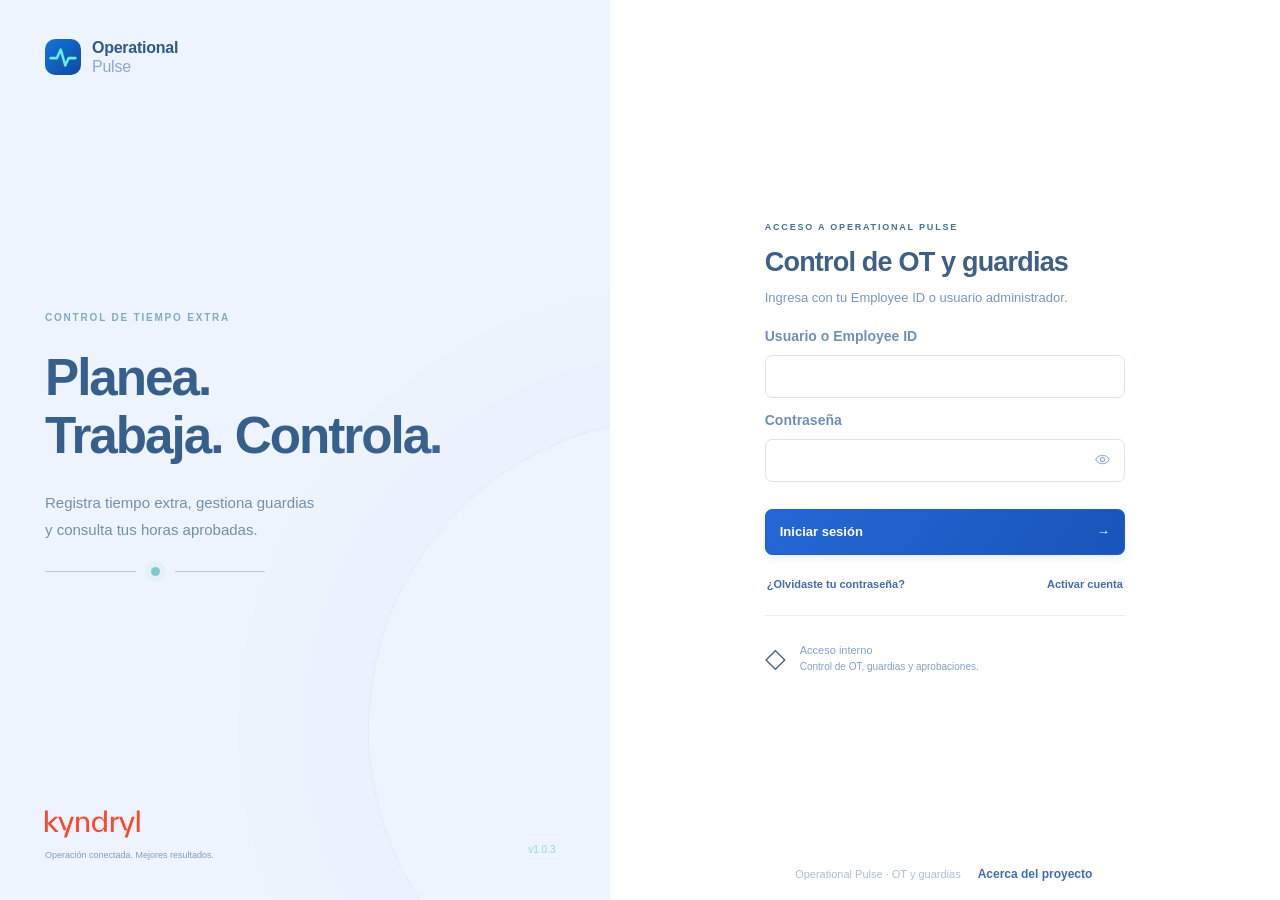
==== commit 11f81fae: "feat: unify OT and Guard timeline, clarify Timer controls and daily analytics in v1.0.3" ====
--- a/index.html
+++ b/index.html
@@ -6,10 +6,10 @@
   <meta name="theme-color" content="#0b2142">
   <title>Operational Pulse</title>
   <link rel="icon" href="/static/favicon.svg" type="image/svg+xml">
-  <link rel="stylesheet" href="/static/app.css?v=1.0.2">
-  <link rel="stylesheet" href="/static/design.css?v=1.0.2">
-  <script src="/static/layout.js?v=1.0.2" defer></script>
-  <script src="/static/app.js?v=1.0.2" defer></script>
+  <link rel="stylesheet" href="/static/app.css?v=1.0.3">
+  <link rel="stylesheet" href="/static/design.css?v=1.0.3">
+  <script src="/static/layout.js?v=1.0.3" defer></script>
+  <script src="/static/app.js?v=1.0.3" defer></script>
 </head>
 <body>
   <div id="app"><main class="loading">Cargando Operational Pulse…</main></div>
--- a/static/design.css
+++ b/static/design.css
@@ -501,3 +501,10 @@
 /* One movement dialog, with Account and Manager filters and a persistent reason. */
 dialog.team-relocate-dialog{max-width:740px}.team-relocate-dialog .move-subject{gap:12px;padding-bottom:12px;min-width:0}.move-subject>.identity{flex:1;min-width:0}.move-subject .identity strong{display:block;font-size:14px;line-height:1.4;overflow-wrap:anywhere}.move-origin{max-width:42%;min-width:0;border-left:2px solid #b8dfdf;padding-left:12px}.move-origin>span{display:block;font-size:9px;letter-spacing:1px;color:#538391}.move-origin strong{display:block;font-size:12px;color:#305d72;line-height:1.4;overflow-wrap:anywhere}.move-origin small{display:block;font-size:10px;color:#638497;margin-top:3px}.move-mode-tabs{display:flex;gap:8px;padding:4px;background:#ecf3f8;border:1px solid #dce8ef;border-radius:10px}.move-mode-tabs button{flex:1;display:flex;justify-content:center;align-items:center;gap:7px;min-height:36px;padding:7px 9px;border-radius:7px;font-size:12px;font-weight:600;color:#516f88;transition:background .16s ease,box-shadow .16s ease}.move-mode-tabs button svg{width:16px;height:16px}.move-mode-tabs button.selected{background:#fff;color:#156985;box-shadow:0 2px 6px #24496713}.move-mode-tabs button:disabled{opacity:.5;cursor:not-allowed}.move-destination-filters{display:grid;grid-template-columns:1fr 1fr;gap:12px;margin-bottom:12px}.team-relocate-dialog .move-results{font-size:11px;color:#5e7b8f;line-height:1.4;margin:6px 0 0}.move-summary{border:1px solid #d6e9e8;background:#eff8f6;color:#36697a;padding:10px 12px;border-radius:9px;font-size:12px;line-height:1.6;overflow-wrap:anywhere}.team-relocate-dialog .form-body .field{width:100%}.team-relocate-dialog .form-body .move-group-fields,.team-relocate-dialog .form-body .move-external-fields{flex:none}dialog.team-relocate-dialog [data-form]>.form-body{gap:12px}.team-relocate-dialog select{max-width:100%;text-overflow:ellipsis}
 @media(max-width:600px){.move-destination-filters{grid-template-columns:1fr}.move-origin{flex-basis:100%;max-width:none;margin-left:0}.move-subject{flex-wrap:wrap}.move-mode-tabs button{font-size:11px;padding:7px 5px}.move-mode-tabs button svg{display:none}}
+/* One chronological stream for OT and snapshotted daily Guard coverage. */
+.viewport-stage>.personal-timeline{height:100%;max-height:100%;min-height:0;display:flex;flex-direction:column;margin:0!important;overflow:hidden}.personal-timeline>.section-heading{flex:none;margin-bottom:10px;gap:12px}.personal-timeline>.timeline-context{flex:none;margin:0 0 14px;font-size:12px;line-height:1.6;color:#526f85}.personal-timeline .timeline-list{min-height:0;flex:1;overflow-y:auto;overflow-x:hidden;padding:3px 7px 10px 5px;scrollbar-width:thin;scrollbar-color:#b7cddb transparent;gap:14px!important}.timeline-entry{grid-template-columns:128px minmax(0,1fr);gap:16px;align-items:start}.timeline-entry>.record-card{display:flex;flex-direction:column;align-items:stretch;padding:16px;gap:12px;border-color:#d5e3ed;background:linear-gradient(145deg,#fff,#fbfdff);box-shadow:0 3px 10px #234c6804}.timeline-entry .record-card>.grow{display:grid;grid-template-columns:minmax(0,1fr) auto;gap:6px 12px;min-width:0;width:100%}.timeline-entry .record-title{display:contents}.timeline-entry .record-title>.small-label{grid-row:1;grid-column:1;font-size:9px;letter-spacing:1px;color:#58758d}.timeline-entry .record-title>.badge{grid-row:1 / span 2;grid-column:2;align-self:center;justify-self:end;white-space:nowrap;font-size:11px;padding:5px 9px}.timeline-entry .record-card>.grow>h3{grid-row:2;grid-column:1;margin:0;font-size:15px;line-height:1.45;color:#264966}.timeline-entry .record-card>.grow>:not(.record-title):not(h3){grid-column:1/-1;margin:0}.timeline-entry .record-card p{font-size:12px;line-height:1.6}.timeline-entry .record-card small{font-size:12px;line-height:1.5}.timeline-entry .entity-actions{display:flex;flex-wrap:wrap;justify-content:flex-end;align-items:center;gap:8px;width:100%;max-width:none!important;border-top:1px solid #e4ecf2;padding-top:11px}.timeline-entry .entity-actions button{min-height:34px;font-size:12px;padding:7px 11px;border-radius:7px;white-space:normal}.timeline-entry .entity-actions>.link{display:inline-flex;align-items:center;justify-content:center;min-height:34px}.timeline-entry .ot-availability{display:block;padding:9px 11px;border:1px solid #dce9f5;border-radius:8px;background:#f0f6fd;color:#365f88!important;line-height:1.5;font-size:12px!important}.timeline-entry .timeline-date{gap:5px;font-size:12px;padding-top:7px}.timeline-date>span{font-size:11px;line-height:1.5;color:#5c788e}.timeline-guard:before{background:#189c9b;box-shadow:0 0 0 4px #e3f5f1}.timeline-guard>.record-card{border-left:3px solid #28a49f;background:linear-gradient(130deg,#fff,#f5fbf9)}.guard-coverage{display:flex;gap:6px 12px;flex-wrap:wrap}.guard-coverage>span{display:inline-block;font-size:12px;font-weight:600;color:#347477;background:#eaf6f3;padding:4px 8px;border-radius:6px}.timeline-guard-note{font-size:11px!important;color:#607d89!important}.timeline-entry .extension-history{min-width:0}
+@media(max-width:700px){.timeline-entry{grid-template-columns:1fr;gap:9px}.timeline-entry .timeline-date{flex-direction:row;flex-wrap:wrap;align-items:center;gap:5px 10px;padding-top:0}.personal-timeline>.timeline-context{display:block;font-size:11px;line-height:1.5;margin-bottom:10px}.timeline-entry>.record-card{padding:12px!important}.timeline-entry .record-card>.grow>h3{font-size:14px}.timeline-entry .entity-actions{justify-content:flex-start}.timeline-entry .record-title>.badge{font-size:10px}.personal-timeline>.section-heading{flex-wrap:wrap}.personal-timeline>.section-heading .pill{font-size:10px}.timeline-entry .record-card small{font-size:11px}}
+.timeline-entry .entity-actions button:disabled{opacity:1;color:#6e8496;background:#edf2f7;border-color:#dce5ed;box-shadow:none;cursor:not-allowed}.timer-paused{background:#fff8ed;border-color:#eaddc5}.paused-marker{display:grid;place-items:center;width:32px;height:32px;border-radius:8px;color:#9a7433;background:#fbedd7}.paused-marker svg{width:18px}.timer-paused .timer-actions{margin-left:auto;flex-wrap:wrap}.own-timer-dialog{max-width:780px!important}.own-timer-dialog .timer-card{display:flex;flex-wrap:wrap;gap:14px;padding:15px;font-size:13px}.own-timer-dialog .timer-card>div:not(.timer-actions){flex:1;min-width:170px}.own-timer-dialog .timer-actions{flex-basis:100%;display:flex;flex-wrap:wrap;justify-content:flex-end;gap:8px}.own-timer-dialog .timer-clock{font-size:23px}.own-timer-dialog .timer-actions button{font-size:12px;min-height:35px;padding:8px 10px}.own-timer-dialog .timer-list{margin:0}.timeline-entry .entity-actions:empty{display:none}
+.daily-hours{width:100%;min-width:0;margin-top:12px}.daily-hours-help{font-size:12px;color:#57768c;line-height:1.6;margin:0 0 12px}.daily-hours-list{display:flex;flex-direction:column;gap:12px;max-height:260px;overflow:auto;padding-right:6px;scrollbar-width:thin}.daily-hours-row{border:1px solid #e0e9ef;border-radius:10px;padding:12px 14px;background:#f9fcfd;flex:none;min-width:0}.daily-hours-row>header{display:flex;justify-content:space-between;align-items:center;gap:14px;margin-bottom:9px}.daily-hours-row time{font-size:13px;color:#30536e;font-weight:600}.daily-hours-row>header>strong{font-size:17px;color:#1f6476;white-space:nowrap}.daily-hours-row>header>strong>span{font-size:12px;font-weight:500}.daily-hours-row meter{display:block;width:100%;height:10px;appearance:none;border:0;border-radius:6px;background:#e7eff5}.daily-hours-row meter::-webkit-meter-bar{height:10px;background:#e7eff5;border:0;border-radius:6px}.daily-hours-row meter::-webkit-meter-optimum-value{background:linear-gradient(90deg,#246acb,#22aaa3);border-radius:6px}.daily-hours-row meter::-moz-meter-bar{background:linear-gradient(90deg,#246acb,#22aaa3);border-radius:6px}.daily-hours-breakdown{display:flex;flex-wrap:wrap;gap:5px 14px;margin-top:9px;font-size:11px;color:#58758b}.daily-hours-breakdown>span{display:inline-flex;align-items:center;gap:5px;line-height:1.5}.daily-hours-breakdown b{color:#304f68;font-weight:600}.analytics-charts .daily-hours-list{max-height:160px}.analysis-dialog .daily-hours-list{max-height:230px}
+@media(max-width:700px){.daily-hours-row{padding:10px}.daily-hours-row time{font-size:12px}.daily-hours-row>header>strong{font-size:15px}.daily-hours-list{max-height:210px}.daily-hours-help{font-size:11px}.daily-hours-breakdown{font-size:10px}}
+.viewport-stage>.personal-timeline{padding:16px 18px}.personal-timeline>.section-heading{margin-bottom:8px}.personal-timeline>.timeline-context{margin-bottom:12px}.timeline-entry>.record-card{padding:14px;gap:10px}.timeline-entry .entity-actions{padding-top:9px}.timeline-entry .ot-availability{padding-top:6px;padding-bottom:6px}
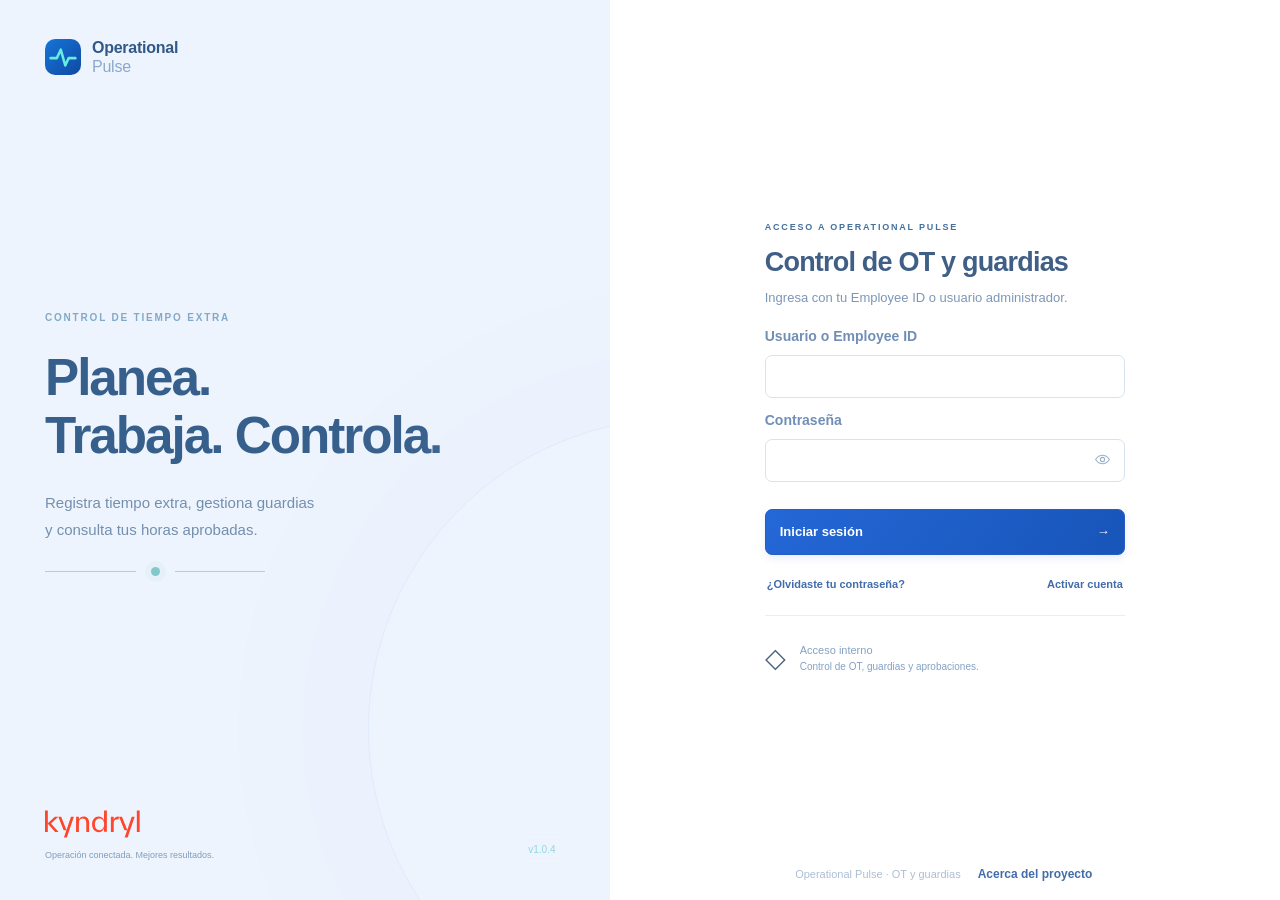
==== commit 4b4c4ace: "feat: release v1.0.4 with interactive monthly calendar and dashboard Timer launch" ====
--- a/index.html
+++ b/index.html
@@ -6,10 +6,10 @@
   <meta name="theme-color" content="#0b2142">
   <title>Operational Pulse</title>
   <link rel="icon" href="/static/favicon.svg" type="image/svg+xml">
-  <link rel="stylesheet" href="/static/app.css?v=1.0.3">
-  <link rel="stylesheet" href="/static/design.css?v=1.0.3">
-  <script src="/static/layout.js?v=1.0.3" defer></script>
-  <script src="/static/app.js?v=1.0.3" defer></script>
+  <link rel="stylesheet" href="/static/app.css?v=1.0.4">
+  <link rel="stylesheet" href="/static/design.css?v=1.0.4">
+  <script src="/static/layout.js?v=1.0.4" defer></script>
+  <script src="/static/app.js?v=1.0.4" defer></script>
 </head>
 <body>
   <div id="app"><main class="loading">Cargando Operational Pulse…</main></div>
--- a/static/design.css
+++ b/static/design.css
@@ -508,3 +508,47 @@
 .daily-hours{width:100%;min-width:0;margin-top:12px}.daily-hours-help{font-size:12px;color:#57768c;line-height:1.6;margin:0 0 12px}.daily-hours-list{display:flex;flex-direction:column;gap:12px;max-height:260px;overflow:auto;padding-right:6px;scrollbar-width:thin}.daily-hours-row{border:1px solid #e0e9ef;border-radius:10px;padding:12px 14px;background:#f9fcfd;flex:none;min-width:0}.daily-hours-row>header{display:flex;justify-content:space-between;align-items:center;gap:14px;margin-bottom:9px}.daily-hours-row time{font-size:13px;color:#30536e;font-weight:600}.daily-hours-row>header>strong{font-size:17px;color:#1f6476;white-space:nowrap}.daily-hours-row>header>strong>span{font-size:12px;font-weight:500}.daily-hours-row meter{display:block;width:100%;height:10px;appearance:none;border:0;border-radius:6px;background:#e7eff5}.daily-hours-row meter::-webkit-meter-bar{height:10px;background:#e7eff5;border:0;border-radius:6px}.daily-hours-row meter::-webkit-meter-optimum-value{background:linear-gradient(90deg,#246acb,#22aaa3);border-radius:6px}.daily-hours-row meter::-moz-meter-bar{background:linear-gradient(90deg,#246acb,#22aaa3);border-radius:6px}.daily-hours-breakdown{display:flex;flex-wrap:wrap;gap:5px 14px;margin-top:9px;font-size:11px;color:#58758b}.daily-hours-breakdown>span{display:inline-flex;align-items:center;gap:5px;line-height:1.5}.daily-hours-breakdown b{color:#304f68;font-weight:600}.analytics-charts .daily-hours-list{max-height:160px}.analysis-dialog .daily-hours-list{max-height:230px}
 @media(max-width:700px){.daily-hours-row{padding:10px}.daily-hours-row time{font-size:12px}.daily-hours-row>header>strong{font-size:15px}.daily-hours-list{max-height:210px}.daily-hours-help{font-size:11px}.daily-hours-breakdown{font-size:10px}}
 .viewport-stage>.personal-timeline{padding:16px 18px}.personal-timeline>.section-heading{margin-bottom:8px}.personal-timeline>.timeline-context{margin-bottom:12px}.timeline-entry>.record-card{padding:14px;gap:10px}.timeline-entry .entity-actions{padding-top:9px}.timeline-entry .ot-availability{padding-top:6px;padding-bottom:6px}
+
+/* Technician actions: aligned primary tools, separate access removal. */
+.technician-sheet-dialog .technician-sheet-options{display:flex;align-items:center;gap:10px;padding-top:16px;border-top:1px solid #e2ebf1}
+.technician-sheet-dialog .technician-sheet-options button{height:40px;min-height:40px;display:inline-flex;align-items:center;justify-content:center;padding:9px 16px;border-radius:8px}
+.technician-sheet-dialog .dialog-footer{display:flex;align-items:center;justify-content:flex-end;gap:10px}
+.technician-sheet-dialog .dialog-footer .technician-offboard{margin-right:auto;color:#a44848;border-color:#ead3d3;background:#fffafa}
+.technician-sheet-dialog .dialog-footer .technician-offboard:hover{background:#fbeeee;border-color:#d8a8a8}
+@media(max-width:600px){.technician-sheet-dialog .technician-sheet-options{display:grid;grid-template-columns:1fr 1fr}.technician-sheet-dialog .technician-sheet-options button{width:100%;height:auto;min-height:40px}.technician-sheet-dialog .technician-sheet-options .link{grid-column:1/-1}}
+
+.group-removal-summary{display:grid;gap:5px;padding:16px;border:1px solid #d5e6ed;border-radius:10px;background:#f1f7fa}.group-removal-summary strong{font-size:17px;color:#214760}.group-removal-summary small{color:#668195}.group-removal-members{display:grid;gap:8px;max-height:160px;overflow:auto;padding:12px;border:1px solid #e0eaf1;border-radius:10px}.group-removal-members>span{font-size:13px;color:#294c67}.group-removal-members small{display:block;font-size:11px;color:#688196;margin-top:3px}.group-removal-warning{color:#9a6227;font-size:13px}.dialog-footer .group-removal-trigger{margin-right:auto;color:#a44848;border-color:#ead3d3;background:#fffafa}
+
+/* Work session: clear identity, dedicated clock, aligned actions and a persistent next step. */
+.timer-list .timer-running{display:grid;grid-template-columns:minmax(220px,1fr) minmax(190px,.6fr) minmax(180px,.6fr);align-items:center;gap:26px;padding:25px 28px;background:linear-gradient(115deg,#fff 0%,#f0f8fc 64%,#edf9f7 100%);border:1px solid #cfe4ec;border-left:4px solid #159aa5;border-radius:15px;box-shadow:0 8px 24px #173e5b08}
+.timer-running .timer-identity{display:flex;align-items:center;gap:15px;min-width:0}.timer-state-mark{display:grid;place-items:center;width:46px;height:46px;border-radius:13px;background:#e2f3f4;color:#16828e;flex-shrink:0}.timer-state-mark svg{width:23px;height:23px}.timer-running .timer-copy{display:grid;gap:5px;min-width:0}.timer-running .timer-copy strong{font-size:17px;color:#20445f}.timer-running .timer-copy small{font-size:12px;line-height:1.5;color:#638094}.timer-running .small-label{font-size:9px;letter-spacing:1.2px;color:#668194}.timer-running .timer-measure{display:grid;gap:5px;justify-items:center;border-left:1px solid #dce9ee;border-right:1px solid #dce9ee;padding:6px 20px}.timer-running .timer-clock{font-size:34px;font-weight:650;font-variant-numeric:tabular-nums;letter-spacing:1px;line-height:1.25;color:#1b6174}.timer-running-label{display:flex;align-items:center;gap:8px;font-size:11px;color:#26837c}.timer-running .timer-actions{display:flex;flex-direction:column;align-items:stretch;gap:9px;margin:0}.timer-running .timer-actions button{height:40px;min-height:40px;display:inline-flex;align-items:center;justify-content:center;padding:9px 15px;border-radius:8px;font-size:12px}.timer-running .timer-actions .danger{background:#a94448;border:1px solid #a94448;box-shadow:0 3px 8px #a9444817}.timer-next-step{font-size:11px;line-height:1.5;color:#607d90;max-width:260px}.timer-documentation{display:flex;align-items:center;gap:17px;padding:22px 25px;border:1px solid #eadcbb;border-left:4px solid #ba9239;border-radius:13px;background:linear-gradient(110deg,#fffcf5,#fff);box-shadow:0 5px 18px #6e552208}.timer-documentation>div{flex:1;min-width:0}.documentation-icon{color:#a17a2d;background:#faf0d9;border-radius:11px;padding:12px;display:grid;place-items:center}.timer-documentation h3{margin:6px 0;font-size:16px;color:#55482f}.timer-documentation p{margin:4px 0;font-size:12px;color:#7b705b}.timer-documentation small{font-size:12px;line-height:1.5;color:#7c7567}.timer-documentation .small-label{font-size:9px;color:#9b7a3c}.timer-documentation button{min-height:40px;white-space:nowrap}.guard-request-total{display:flex;align-items:baseline;gap:12px;margin-top:10px}.guard-request-total strong{font-size:25px;color:#246d74;font-variant-numeric:tabular-nums}.guard-request-total strong small{font-size:13px}.guard-request-total>span{font-size:12px;color:#68878a}
+.own-timer-dialog .timer-running{display:grid;grid-template-columns:1fr 1fr;gap:18px;padding:20px}.own-timer-dialog .timer-running .timer-actions{grid-column:1/-1;flex-direction:row;flex-wrap:wrap;justify-content:flex-end}.own-timer-dialog .timer-running .timer-measure{border-right:0}.own-timer-dialog .timer-running .timer-clock{font-size:30px}
+@media(max-width:900px){.timer-list .timer-running{gap:16px;padding:20px;grid-template-columns:minmax(180px,1fr) 190px}.timer-running .timer-actions{grid-column:1/-1;flex-direction:row;flex-wrap:wrap;align-items:center}.timer-next-step{max-width:none}.timer-running .timer-measure{border-right:0}}
+@media(max-width:600px){.timer-list .timer-running,.own-timer-dialog .timer-running{grid-template-columns:1fr;padding:18px;gap:18px}.timer-running .timer-measure{border:0;border-top:1px solid #dce9ee;border-bottom:1px solid #dce9ee;padding:15px}.timer-running .timer-actions,.own-timer-dialog .timer-running .timer-actions{grid-column:auto;flex-direction:column;align-items:stretch}.timer-next-step{text-align:center}.timer-documentation{flex-wrap:wrap;padding:17px;gap:12px}.timer-documentation>div{flex-basis:calc(100% - 65px)}.timer-documentation button{width:100%}.guard-request-total{flex-wrap:wrap;gap:5px 12px}}
+
+/* Compact personal chronology; details remain one click away. */
+.personal-timeline .timeline-entry{grid-template-columns:112px minmax(0,1fr);gap:14px;margin-bottom:10px}.personal-timeline .timeline-date{padding-top:8px}.personal-timeline .timeline-date strong{font-size:15px;margin:4px 0}.personal-timeline .timeline-date span{font-size:10px}.personal-timeline .record-card{padding:11px 13px;gap:7px;border-radius:10px}.personal-timeline .record-card h3{font-size:14px;margin:3px 0}.personal-timeline .record-card p{font-size:12px;margin:3px 0}.personal-timeline .record-card small{font-size:11px;line-height:1.4}.personal-timeline .record-card .small-label{font-size:8px;letter-spacing:1px}.personal-timeline .entity-actions{padding-top:7px;gap:8px}.personal-timeline .entity-actions button{min-height:31px;height:31px;font-size:11px;padding:6px 11px}.personal-timeline .guard-request-total{margin-top:5px;gap:10px}.personal-timeline .guard-request-total strong{display:inline-flex;align-items:baseline;gap:4px;font-size:20px;white-space:nowrap}.personal-timeline .guard-request-total strong small{display:inline;font-size:12px;margin:0}.personal-timeline .guard-request-total>span{font-size:11px}.personal-timeline .section-heading{margin-bottom:8px}.personal-timeline .timeline-context{margin-bottom:10px}.guard-change-hint{margin-right:auto;font-size:11px;color:#9b742d;align-self:center}.time-actions:has(.guard-rule-notice){flex-wrap:wrap}.guard-rule-notice{flex-basis:100%;display:flex;align-items:center;flex-wrap:wrap;gap:9px;padding:10px 13px;border:1px solid #e7d8b6;background:#fffcf4;border-radius:9px;color:#806326;font-size:12px}.guard-rule-notice>span{flex:1;min-width:200px}.guard-rule-notice svg{width:17px;flex-shrink:0}.guard-rule-notice button{min-height:32px;padding:6px 10px;font-size:11px}
+@media(max-width:600px){.personal-timeline .timeline-entry{grid-template-columns:1fr;gap:5px}.personal-timeline .timeline-date{padding-top:0}.personal-timeline .record-card{padding:11px}.personal-timeline .entity-actions{flex-wrap:wrap}.guard-change-hint{flex-basis:100%}}
+
+.guard-rule-preview{border:1px solid #dce8ee;border-radius:9px;padding:11px 13px;font-size:12px;color:#466a80}.guard-rule-preview summary{cursor:pointer;font-weight:600}.guard-rule-preview>div{display:flex;flex-wrap:wrap;gap:6px;max-height:110px;overflow:auto;margin-top:10px}.guard-rule-preview>div>span{padding:5px 8px;background:#edf5f8;border-radius:6px;font-size:11px}
+
+/* Personal monthly agenda. Scoped styles preserve the existing timeline and Timer. */
+.monthly-calendar{display:flex;flex-direction:column;min-height:0;height:100%;overflow:hidden;padding:17px 18px!important}.calendar-heading{display:flex;align-items:center;justify-content:space-between;gap:14px;margin-bottom:10px}.calendar-heading h2{font-size:20px;margin:3px 0;text-transform:capitalize}.calendar-heading p:not(.eyebrow){font-size:11px;color:#678095;margin:5px 0 0}.calendar-heading .eyebrow{font-size:8px}.calendar-legend{display:flex;align-items:center;flex-wrap:wrap;gap:13px;font-size:10px;color:#637e92;padding-bottom:11px}.calendar-legend>span:before{content:'';display:inline-block;width:7px;height:7px;border-radius:3px;margin-right:5px;background:#3685d0}.calendar-legend .historical:before{background:#7f84b8}.calendar-legend .emergency:before{background:#c58a38}.calendar-legend .guard:before{background:#25a99b}.calendar-legend small{font-size:10px;margin-left:auto}.calendar-scroll{flex:1;min-height:0;overflow:auto;border:1px solid #dce7ee;border-radius:11px;background:#fff}.calendar-weekdays,.calendar-grid{display:grid;grid-template-columns:repeat(7,minmax(0,1fr))}.calendar-weekdays{position:sticky;top:0;z-index:1;background:#f3f7fb;border-bottom:1px solid #dce7ee}.calendar-weekdays span{font-size:10px;font-weight:600;padding:8px 10px;color:#6c8598}.calendar-grid{min-height:100%;grid-auto-rows:minmax(80px,1fr)}.calendar-day{min-width:0;padding:6px;border-right:1px solid #e7eef3;border-bottom:1px solid #e7eef3;background:#fff}.calendar-day:nth-child(7n){border-right:0;background:#fafcfe}.calendar-day:nth-child(7n-1){background:#fafcfe}.calendar-day.calendar-outside{background:#f6f8fa}.calendar-day-head{display:flex;align-items:center;justify-content:space-between;margin-bottom:4px}.calendar-date-button{border:0;border-radius:7px;min-height:25px;min-width:25px;padding:4px;font-size:11px;font-weight:600;color:#3c596f;background:transparent}.calendar-date-button:hover,.calendar-add:hover{background:#eaf2fc;color:#1d5bb3}.calendar-outside .calendar-date-button{color:#9aafbc}.calendar-today .calendar-date-button{background:#215ec8;color:#fff;box-shadow:0 2px 5px #215ec821}.calendar-today{box-shadow:inset 0 0 0 1px #aac6ed}.calendar-add{min-height:23px;min-width:23px;padding:0;border:0;background:transparent;color:#8aa1b2;font-size:14px;opacity:.65}.calendar-day:hover .calendar-add,.calendar-add:focus-visible{opacity:1}.calendar-events{display:grid;gap:4px}.calendar-event{display:flex;align-items:center;gap:5px;width:100%;min-width:0;padding:4px 6px;border:0;border-left:3px solid #5791d4;border-radius:5px;text-align:left;background:#edf4fd;color:#335d8c;min-height:24px;box-shadow:none;font-size:10px}.calendar-event>span{font-size:9px;white-space:nowrap;flex-shrink:0}.calendar-event strong{font-size:10px;font-weight:500;min-width:0;overflow:hidden;text-overflow:ellipsis;white-space:nowrap}.calendar-event:hover{filter:brightness(.97);transform:translateY(-1px)}.calendar-historical{border-left-color:#8884b8;background:#f0eff8;color:#69638f}.calendar-emergency{border-left-color:#c09349;background:#fff5e5;color:#946e32}.calendar-guard{border-left-color:#22a898;background:#e9f7f4;color:#317c73}.calendar-inactive{opacity:.6;text-decoration:line-through}.calendar-status{height:5px;width:5px;min-width:5px;border-radius:50%;margin-left:auto;background:#c3983d}.calendar-status.approved{background:#369678}.calendar-status.documentation{background:#c07835}.calendar-status.cancelled,.calendar-status.rejected{background:#af6565}.calendar-more{padding:3px 5px;min-height:22px;border:0;background:transparent;color:#487ab2;text-align:left;font-size:10px}.calendar-agenda{display:grid;gap:10px}.calendar-agenda-event{display:flex;align-items:center;gap:12px;padding:12px;border:1px solid #dce8ee;border-left-width:3px;border-radius:9px;text-align:left;font-size:12px}.calendar-agenda-event strong{flex:1;min-width:0;overflow-wrap:anywhere}.calendar-agenda-event>span:first-child{font-size:11px;white-space:nowrap}.calendar-day-dialog{max-width:680px!important}
+@media(max-width:700px){.monthly-calendar{padding:12px!important}.calendar-heading h2{font-size:17px}.calendar-legend{gap:7px 10px}.calendar-legend small{display:none}.calendar-heading p:not(.eyebrow){max-width:240px;line-height:1.5}.calendar-weekdays,.calendar-grid{min-width:630px}.calendar-grid{grid-auto-rows:minmax(90px,1fr)}.calendar-agenda-event{flex-wrap:wrap}.calendar-agenda-event .badge{margin-left:auto}}
+@media(prefers-reduced-motion:reduce){.calendar-event:hover{transform:none}}
+
+.calendar-heading-actions{display:flex;align-items:center;gap:8px}.calendar-heading-actions button{min-height:33px;font-size:11px}.calendar-heading-actions [aria-pressed=true]{background:#e5f3f1;color:#19796f;border-color:#93cec5}.calendar-selection-hint{font-size:10px;color:#648395;margin:0 0 9px;min-height:15px}.calendar-grid{user-select:none;-webkit-user-select:none}.calendar-day.calendar-selected{background:#dff3ee;box-shadow:inset 0 2px #72beb0,inset 0 -2px #72beb0}.calendar-day.calendar-range-start{box-shadow:inset 2px 0 #369b89,inset 0 2px #72beb0,inset 0 -2px #72beb0}.calendar-day.calendar-range-end{box-shadow:inset -2px 0 #369b89,inset 0 2px #72beb0,inset 0 -2px #72beb0}.calendar-selected .calendar-date-button{background:#238c7b;color:#fff}
+@media(max-width:700px){.calendar-heading{align-items:flex-start}.calendar-heading-actions{flex-direction:column;align-items:stretch;gap:6px}.calendar-heading-actions button{font-size:10px;padding:6px 9px}.calendar-selection-hint{line-height:1.5;font-size:10px}}
+
+.upcoming-list{display:grid;gap:10px;max-height:290px;overflow:auto}.upcoming-activity{border:1px solid #dce8ee;background:linear-gradient(115deg,#fff,#f5fafc);padding:13px;border-radius:10px;display:flex;gap:12px;align-items:center}.upcoming-activity>div:first-child{flex:1;min-width:0}.upcoming-activity .small-label{font-size:10px;line-height:1.5;color:#698397}.upcoming-activity h3{font-size:14px;margin:5px 0;overflow-wrap:anywhere}.upcoming-activity p{font-size:11px;line-height:1.5;color:#638093;margin:6px 0 0}.upcoming-actions{display:flex;flex-direction:column;gap:7px;align-items:stretch}.upcoming-actions button{font-size:11px;min-height:32px;padding:7px 10px;white-space:nowrap}.upcoming-actions button:disabled{color:#7990a1;background:#f0f4f7;border-color:#e0e8ee;opacity:1;cursor:not-allowed;box-shadow:none}.upcoming-footer{display:flex;align-items:center;flex-wrap:wrap;gap:12px;padding-top:12px;margin-top:11px;border-top:1px solid #e6edf2}.upcoming-footer button{font-size:11px}.upcoming-empty{font-size:12px;line-height:1.6;color:#738b9d;padding:12px 0}
+@media(max-width:600px){.upcoming-activity{flex-wrap:wrap}.upcoming-actions{flex-direction:row;justify-content:flex-end;flex-basis:100%}.upcoming-list{max-height:310px}}
+
+/* Give the month the space previously occupied by the timeline's summary. */
+.calendar-focus>.workspace-totals{display:none!important}.monthly-calendar .calendar-heading{margin-bottom:8px}.monthly-calendar .calendar-heading h2{margin:0;text-transform:none}.monthly-calendar .calendar-scroll{display:flex;flex-direction:column}.monthly-calendar .calendar-weekdays{flex-shrink:0}.monthly-calendar .calendar-grid{flex:1;min-height:0;grid-auto-rows:minmax(75px,1fr)}.monthly-calendar .calendar-day{padding:4px}.monthly-calendar .calendar-day-head{margin-bottom:2px}.monthly-calendar .calendar-date-button{min-height:22px;min-width:22px;font-size:10px;padding:3px}.monthly-calendar .calendar-event{min-height:20px;padding:3px 5px}.monthly-calendar .calendar-more{min-height:16px;font-size:9px;padding:1px 4px}
+@media(max-width:700px){.monthly-calendar .calendar-grid{grid-auto-rows:minmax(85px,1fr)}}
+
+.calendar-legend .calendar-selection-hint{margin:0 0 0 auto;font-size:10px;min-height:0;color:#6c8598;line-height:1.4}
+@media(max-width:700px){.calendar-legend .calendar-selection-hint{display:block;flex-basis:100%;margin:3px 0 0}}
+
+.monthly-calendar .calendar-day{overflow:hidden}
+@media(min-height:900px) and (min-width:700px){.monthly-calendar .calendar-grid{grid-auto-rows:minmax(100px,1fr)}}
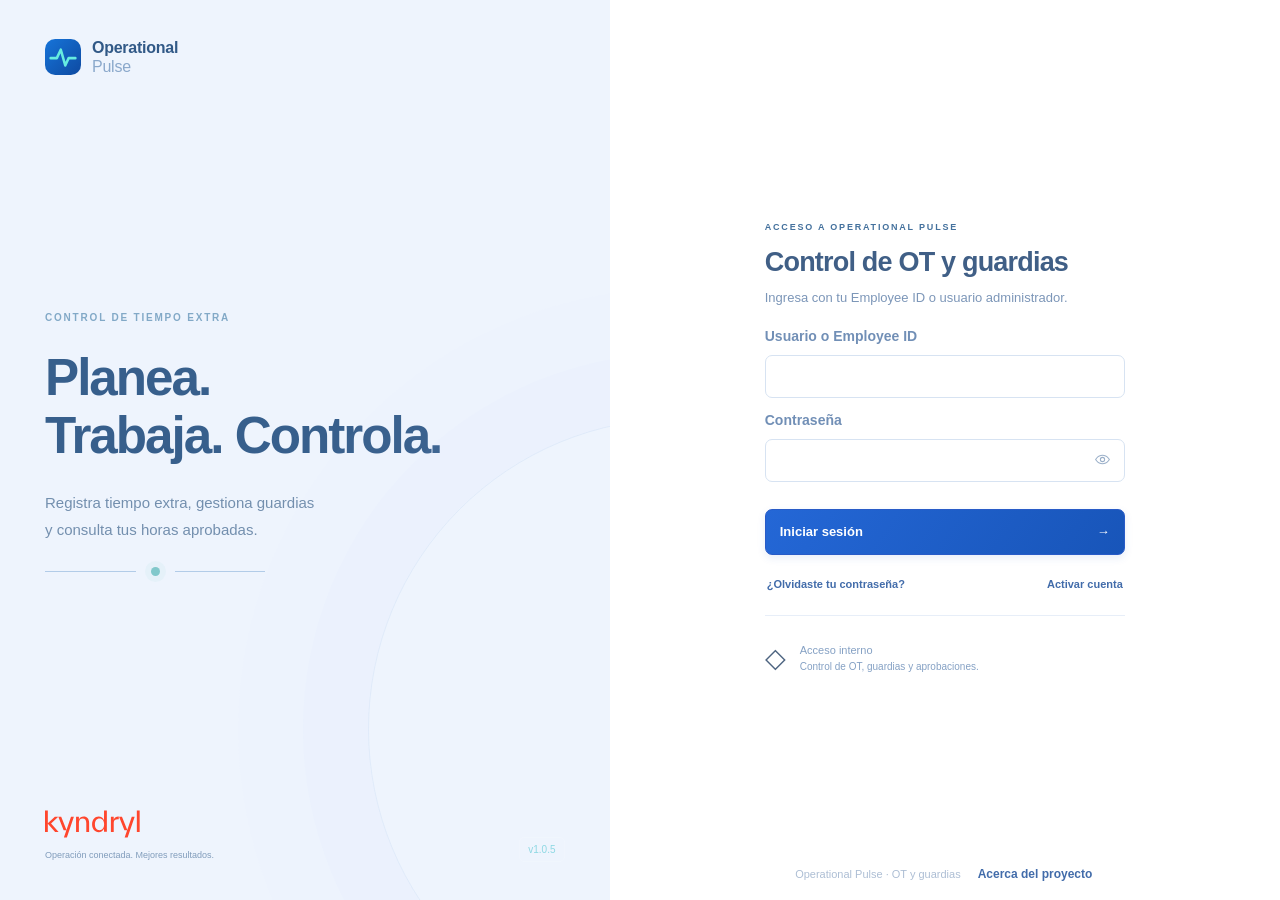
==== commit e6d1b9df: "feat: release v1.0.5 with Claim matrix, individual group OT timers and presentation" ====
--- a/index.html
+++ b/index.html
@@ -6,10 +6,10 @@
   <meta name="theme-color" content="#0b2142">
   <title>Operational Pulse</title>
   <link rel="icon" href="/static/favicon.svg" type="image/svg+xml">
-  <link rel="stylesheet" href="/static/app.css?v=1.0.4">
-  <link rel="stylesheet" href="/static/design.css?v=1.0.4">
-  <script src="/static/layout.js?v=1.0.4" defer></script>
-  <script src="/static/app.js?v=1.0.4" defer></script>
+  <link rel="stylesheet" href="/static/app.css?v=1.0.5">
+  <link rel="stylesheet" href="/static/design.css?v=1.0.5">
+  <script src="/static/layout.js?v=1.0.5" defer></script>
+  <script src="/static/app.js?v=1.0.5" defer></script>
 </head>
 <body>
   <div id="app"><main class="loading">Cargando Operational Pulse…</main></div>
--- a/static/design.css
+++ b/static/design.css
@@ -533,7 +533,7 @@
 .guard-rule-preview{border:1px solid #dce8ee;border-radius:9px;padding:11px 13px;font-size:12px;color:#466a80}.guard-rule-preview summary{cursor:pointer;font-weight:600}.guard-rule-preview>div{display:flex;flex-wrap:wrap;gap:6px;max-height:110px;overflow:auto;margin-top:10px}.guard-rule-preview>div>span{padding:5px 8px;background:#edf5f8;border-radius:6px;font-size:11px}
 
 /* Personal monthly agenda. Scoped styles preserve the existing timeline and Timer. */
-.monthly-calendar{display:flex;flex-direction:column;min-height:0;height:100%;overflow:hidden;padding:17px 18px!important}.calendar-heading{display:flex;align-items:center;justify-content:space-between;gap:14px;margin-bottom:10px}.calendar-heading h2{font-size:20px;margin:3px 0;text-transform:capitalize}.calendar-heading p:not(.eyebrow){font-size:11px;color:#678095;margin:5px 0 0}.calendar-heading .eyebrow{font-size:8px}.calendar-legend{display:flex;align-items:center;flex-wrap:wrap;gap:13px;font-size:10px;color:#637e92;padding-bottom:11px}.calendar-legend>span:before{content:'';display:inline-block;width:7px;height:7px;border-radius:3px;margin-right:5px;background:#3685d0}.calendar-legend .historical:before{background:#7f84b8}.calendar-legend .emergency:before{background:#c58a38}.calendar-legend .guard:before{background:#25a99b}.calendar-legend small{font-size:10px;margin-left:auto}.calendar-scroll{flex:1;min-height:0;overflow:auto;border:1px solid #dce7ee;border-radius:11px;background:#fff}.calendar-weekdays,.calendar-grid{display:grid;grid-template-columns:repeat(7,minmax(0,1fr))}.calendar-weekdays{position:sticky;top:0;z-index:1;background:#f3f7fb;border-bottom:1px solid #dce7ee}.calendar-weekdays span{font-size:10px;font-weight:600;padding:8px 10px;color:#6c8598}.calendar-grid{min-height:100%;grid-auto-rows:minmax(80px,1fr)}.calendar-day{min-width:0;padding:6px;border-right:1px solid #e7eef3;border-bottom:1px solid #e7eef3;background:#fff}.calendar-day:nth-child(7n){border-right:0;background:#fafcfe}.calendar-day:nth-child(7n-1){background:#fafcfe}.calendar-day.calendar-outside{background:#f6f8fa}.calendar-day-head{display:flex;align-items:center;justify-content:space-between;margin-bottom:4px}.calendar-date-button{border:0;border-radius:7px;min-height:25px;min-width:25px;padding:4px;font-size:11px;font-weight:600;color:#3c596f;background:transparent}.calendar-date-button:hover,.calendar-add:hover{background:#eaf2fc;color:#1d5bb3}.calendar-outside .calendar-date-button{color:#9aafbc}.calendar-today .calendar-date-button{background:#215ec8;color:#fff;box-shadow:0 2px 5px #215ec821}.calendar-today{box-shadow:inset 0 0 0 1px #aac6ed}.calendar-add{min-height:23px;min-width:23px;padding:0;border:0;background:transparent;color:#8aa1b2;font-size:14px;opacity:.65}.calendar-day:hover .calendar-add,.calendar-add:focus-visible{opacity:1}.calendar-events{display:grid;gap:4px}.calendar-event{display:flex;align-items:center;gap:5px;width:100%;min-width:0;padding:4px 6px;border:0;border-left:3px solid #5791d4;border-radius:5px;text-align:left;background:#edf4fd;color:#335d8c;min-height:24px;box-shadow:none;font-size:10px}.calendar-event>span{font-size:9px;white-space:nowrap;flex-shrink:0}.calendar-event strong{font-size:10px;font-weight:500;min-width:0;overflow:hidden;text-overflow:ellipsis;white-space:nowrap}.calendar-event:hover{filter:brightness(.97);transform:translateY(-1px)}.calendar-historical{border-left-color:#8884b8;background:#f0eff8;color:#69638f}.calendar-emergency{border-left-color:#c09349;background:#fff5e5;color:#946e32}.calendar-guard{border-left-color:#22a898;background:#e9f7f4;color:#317c73}.calendar-inactive{opacity:.6;text-decoration:line-through}.calendar-status{height:5px;width:5px;min-width:5px;border-radius:50%;margin-left:auto;background:#c3983d}.calendar-status.approved{background:#369678}.calendar-status.documentation{background:#c07835}.calendar-status.cancelled,.calendar-status.rejected{background:#af6565}.calendar-more{padding:3px 5px;min-height:22px;border:0;background:transparent;color:#487ab2;text-align:left;font-size:10px}.calendar-agenda{display:grid;gap:10px}.calendar-agenda-event{display:flex;align-items:center;gap:12px;padding:12px;border:1px solid #dce8ee;border-left-width:3px;border-radius:9px;text-align:left;font-size:12px}.calendar-agenda-event strong{flex:1;min-width:0;overflow-wrap:anywhere}.calendar-agenda-event>span:first-child{font-size:11px;white-space:nowrap}.calendar-day-dialog{max-width:680px!important}
+.monthly-calendar{display:flex;flex-direction:column;min-height:0;height:100%;overflow:hidden;padding:17px 18px!important}.calendar-heading{display:flex;align-items:center;justify-content:space-between;gap:14px;margin-bottom:10px}.calendar-heading h2{font-size:20px;margin:3px 0;text-transform:capitalize}.calendar-heading p:not(.eyebrow){font-size:11px;color:#678095;margin:5px 0 0}.calendar-heading .eyebrow{font-size:8px}.calendar-legend{display:flex;align-items:center;flex-wrap:wrap;gap:13px;font-size:10px;color:#637e92;padding-bottom:11px}.calendar-legend>span:before{content:'';display:inline-block;width:7px;height:7px;border-radius:3px;margin-right:5px;background:#3685d0}.calendar-legend .historical:before{background:#7f84b8}.calendar-legend .emergency:before{background:#c58a38}.calendar-legend .guard:before{background:#25a99b}.calendar-legend small{font-size:10px;margin-left:auto}.calendar-scroll{flex:1;min-height:0;overflow:auto;border:1px solid #dce7ee;border-radius:11px;background:#fff}.calendar-weekdays,.calendar-grid{display:grid;grid-template-columns:repeat(7,minmax(0,1fr))}.calendar-weekdays{position:sticky;top:0;z-index:1;background:#f3f7fb;border-bottom:1px solid #dce7ee}.calendar-weekdays span{font-size:10px;font-weight:600;padding:8px 10px;color:#6c8598}.calendar-grid{min-height:100%;grid-auto-rows:minmax(80px,1fr)}.calendar-day{min-width:0;padding:6px;border-right:1px solid #e7eef3;border-bottom:1px solid #e7eef3;background:#fff}.calendar-day:nth-child(7n){border-right:0;background:#fafcfe}.calendar-day:nth-child(7n+1){background:#fafcfe}.calendar-day.calendar-outside{background:#f6f8fa}.calendar-day-head{display:flex;align-items:center;justify-content:space-between;margin-bottom:4px}.calendar-date-button{border:0;border-radius:7px;min-height:25px;min-width:25px;padding:4px;font-size:11px;font-weight:600;color:#3c596f;background:transparent}.calendar-date-button:hover,.calendar-add:hover{background:#eaf2fc;color:#1d5bb3}.calendar-outside .calendar-date-button{color:#9aafbc}.calendar-today .calendar-date-button{background:#215ec8;color:#fff;box-shadow:0 2px 5px #215ec821}.calendar-today{box-shadow:inset 0 0 0 1px #aac6ed}.calendar-add{min-height:23px;min-width:23px;padding:0;border:0;background:transparent;color:#8aa1b2;font-size:14px;opacity:.65}.calendar-day:hover .calendar-add,.calendar-add:focus-visible{opacity:1}.calendar-events{display:grid;gap:4px}.calendar-event{display:flex;align-items:center;gap:5px;width:100%;min-width:0;padding:4px 6px;border:0;border-left:3px solid #5791d4;border-radius:5px;text-align:left;background:#edf4fd;color:#335d8c;min-height:24px;box-shadow:none;font-size:10px}.calendar-event>span{font-size:9px;white-space:nowrap;flex-shrink:0}.calendar-event strong{font-size:10px;font-weight:500;min-width:0;overflow:hidden;text-overflow:ellipsis;white-space:nowrap}.calendar-event:hover{filter:brightness(.97);transform:translateY(-1px)}.calendar-historical{border-left-color:#8884b8;background:#f0eff8;color:#69638f}.calendar-emergency{border-left-color:#c09349;background:#fff5e5;color:#946e32}.calendar-guard{border-left-color:#22a898;background:#e9f7f4;color:#317c73}.calendar-inactive{opacity:.6;text-decoration:line-through}.calendar-status{height:5px;width:5px;min-width:5px;border-radius:50%;margin-left:auto;background:#c3983d}.calendar-status.approved{background:#369678}.calendar-status.documentation{background:#c07835}.calendar-status.cancelled,.calendar-status.rejected{background:#af6565}.calendar-more{padding:3px 5px;min-height:22px;border:0;background:transparent;color:#487ab2;text-align:left;font-size:10px}.calendar-agenda{display:grid;gap:10px}.calendar-agenda-event{display:flex;align-items:center;gap:12px;padding:12px;border:1px solid #dce8ee;border-left-width:3px;border-radius:9px;text-align:left;font-size:12px}.calendar-agenda-event strong{flex:1;min-width:0;overflow-wrap:anywhere}.calendar-agenda-event>span:first-child{font-size:11px;white-space:nowrap}.calendar-day-dialog{max-width:680px!important}
 @media(max-width:700px){.monthly-calendar{padding:12px!important}.calendar-heading h2{font-size:17px}.calendar-legend{gap:7px 10px}.calendar-legend small{display:none}.calendar-heading p:not(.eyebrow){max-width:240px;line-height:1.5}.calendar-weekdays,.calendar-grid{min-width:630px}.calendar-grid{grid-auto-rows:minmax(90px,1fr)}.calendar-agenda-event{flex-wrap:wrap}.calendar-agenda-event .badge{margin-left:auto}}
 @media(prefers-reduced-motion:reduce){.calendar-event:hover{transform:none}}
 
@@ -552,3 +552,49 @@
 
 .monthly-calendar .calendar-day{overflow:hidden}
 @media(min-height:900px) and (min-width:700px){.monthly-calendar .calendar-grid{grid-auto-rows:minmax(100px,1fr)}}
+
+/* Single-view dialogs: complete forms, scrollable content and fixed actions. */
+#modal.single-view-dialog{width:min(680px,calc(100vw - 32px));max-width:680px;max-height:calc(100dvh - 32px);padding:0;border:1px solid #d9e6ed;border-radius:17px;box-shadow:0 28px 100px #122f4c35;overflow:hidden}
+#modal.single-view-dialog.wide{width:min(940px,calc(100vw - 32px));max-width:940px}
+#modal.single-view-dialog.ot-dialog{width:min(860px,calc(100vw - 32px));max-width:860px}
+#modal.single-view-dialog>.dialog-header{flex-shrink:0;padding:18px 24px;gap:13px;background:linear-gradient(110deg,#f3fafb,#fff 75%);border-bottom:1px solid #e1ebf0}
+#modal.single-view-dialog .dialog-header h2{font-size:22px;line-height:1.3;color:#1c405d;letter-spacing:-.5px}
+#modal.single-view-dialog .dialog-header .eyebrow{font-size:8px;color:#5f8799;letter-spacing:1.5px}
+#modal.single-view-dialog .dialog-emblem{width:40px;height:40px;flex-shrink:0;border-radius:12px;background:#e9f6f6;border-color:#d3e9e9;color:#208d93}
+#modal.single-view-dialog .dialog-header>.icon-btn{width:31px;height:31px;min-width:31px;min-height:31px;margin-left:auto;background:#fff;border-color:#dae5ed;color:#6d8798;border-radius:8px}
+#modal.single-view-dialog>form{display:flex;flex-direction:column;min-height:0;overflow:hidden;flex:0 1 auto}
+#modal.single-view-dialog .form-body,#modal.single-view-dialog .access-body,#modal.single-view-dialog>.about-project{min-height:0;overflow-y:auto!important;overflow-x:hidden!important;overscroll-behavior:contain;scrollbar-width:thin;scrollbar-color:#cadce5 transparent;scroll-padding:16px}
+#modal.single-view-dialog form>.form-body,#modal.single-view-dialog>.form-body{padding:20px 24px;gap:15px}
+#modal.single-view-dialog .form-body>*{min-width:0;flex-shrink:0}
+#modal.single-view-dialog .dialog-footer{flex-shrink:0;display:flex;align-items:center;justify-content:flex-end;flex-wrap:wrap;gap:10px;padding:14px 24px;min-height:67px;border-top:1px solid #e1ebf0;background:#f7fafc}
+#modal.single-view-dialog .dialog-footer button{min-height:39px;padding:9px 16px;font-size:12px;border-radius:8px}
+#modal.single-view-dialog .field>span{font-size:12px;font-weight:600;line-height:1.5;color:#4e6f86}
+#modal.single-view-dialog .field input,#modal.single-view-dialog .field select,#modal.single-view-dialog .field textarea{min-width:0;max-width:100%;border:1px solid #d3e2ec;border-radius:8px;background:#fff;font-size:13px;color:#294f6c;box-shadow:0 1px 2px #173a5503}
+#modal.single-view-dialog .field input,#modal.single-view-dialog .field select{min-height:42px}
+#modal.single-view-dialog .field textarea{min-height:67px;padding:10px 12px;line-height:1.5;resize:vertical}
+#modal.single-view-dialog .field :is(input,select,textarea):focus{border-color:#5bb4c0;box-shadow:0 0 0 3px #249aa312;outline:none}
+#modal.single-view-dialog .form-instructions{display:flex;align-items:baseline;flex-wrap:wrap;gap:5px 9px;margin:0;padding:10px 12px;font-size:11px;line-height:1.6;background:#f1f7fb;border:1px solid #e0edf3;border-radius:8px;color:#678295}
+#modal.single-view-dialog .form-instructions strong{font-size:11px;color:#3d728a}
+#modal.single-view-dialog .form-error:not(:empty){flex-shrink:0;max-height:92px;overflow:auto;margin:0 24px 12px}
+#modal.single-view-dialog.ot-dialog [data-form=ot]>.form-body{display:grid!important;grid-template-columns:repeat(2,minmax(0,1fr));grid-template-areas:none!important;gap:15px 18px;align-items:start}
+#modal.single-view-dialog.ot-dialog .form-body>*{grid-area:auto!important;grid-column:auto}
+#modal.single-view-dialog.ot-dialog .form-body>:is(.form-instructions,.form-grid,.ot-type-preview,.callout,.footnote),#modal.single-view-dialog.ot-dialog .form-body>.field:has([name=in_lieu]){grid-column:1/-1}
+#modal.single-view-dialog.ot-dialog .form-body>.form-grid{gap:18px}
+#modal.single-view-dialog.ot-dialog .ot-type-preview{padding:9px 12px;font-size:11px;line-height:1.5;margin:0}
+#modal.single-view-dialog.ot-dialog .form-body>.footnote{font-size:11px;line-height:1.5;margin:0;color:#6d879a}
+@media(max-width:620px){#modal.single-view-dialog,#modal.single-view-dialog.ot-dialog{width:calc(100vw - 20px);max-height:calc(100dvh - 20px);border-radius:14px}#modal.single-view-dialog>.dialog-header{padding:15px 16px}#modal.single-view-dialog .dialog-header h2{font-size:19px}#modal.single-view-dialog form>.form-body,#modal.single-view-dialog>.form-body{padding:16px;gap:14px}#modal.single-view-dialog .dialog-footer{padding:12px 16px;min-height:64px}#modal.single-view-dialog.ot-dialog [data-form=ot]>.form-body{grid-template-columns:1fr;gap:14px}#modal.single-view-dialog.ot-dialog .form-body>.form-grid{grid-template-columns:1fr;gap:14px}#modal.single-view-dialog.ot-dialog .form-body>*{grid-column:1/-1}#modal.single-view-dialog .form-error:not(:empty){margin:0 16px 10px}}
+@media(max-height:700px){#modal.single-view-dialog>.dialog-header{padding-top:13px;padding-bottom:13px}#modal.single-view-dialog .dialog-footer{padding-top:11px;padding-bottom:11px;min-height:60px}}
+
+#modal.single-view-dialog.ot-dialog .form-body>:is(.form-instructions,.form-grid,.ot-type-preview,.callout,.footnote),#modal.single-view-dialog.ot-dialog .form-body>.field:has([name=reference]){grid-column:1/-1!important}
+#modal.single-view-dialog.ot-dialog .form-body>.field:has([name=in_lieu]){grid-column:auto!important}
+@media(max-width:620px){#modal.single-view-dialog.ot-dialog .form-body>.field{grid-column:1/-1!important}}
+
+/* Claim mirrors weekly entry: two concepts and seven Saturday-Friday decimal values. */
+.claim-week{padding:0!important;display:flex;flex-direction:column;min-height:0;overflow:hidden}.claim-week-heading{padding:21px 23px;display:flex;justify-content:space-between;align-items:center;gap:15px;background:linear-gradient(115deg,#fff,#f5fafc);border-bottom:1px solid #e2ebf1}.claim-week-heading .eyebrow{font-size:8px}.claim-week-heading h2{font-size:18px;margin:6px 0;color:#24465f}.claim-week-heading p:not(.eyebrow){font-size:11px;line-height:1.5;color:#6a8498;margin:6px 0 0}.claim-matrix-scroll{overflow:auto;min-height:0}.claim-matrix{width:100%;min-width:860px;border-collapse:collapse;table-layout:fixed}.claim-matrix th,.claim-matrix td{text-align:right;padding:16px 9px;border-bottom:1px solid #e4ecf2;font-size:13px;font-variant-numeric:tabular-nums}.claim-matrix thead th{background:#f5f8fc;color:#6a8399;font-size:11px;font-weight:500}.claim-matrix th:first-child{width:145px;text-align:left;padding-left:22px}.claim-matrix th:nth-child(2){width:82px}.claim-matrix th:last-child{width:110px}.claim-matrix thead span,.claim-matrix thead strong{display:block}.claim-matrix thead strong{font-size:12px;color:#425f78;margin-top:5px}.claim-matrix tbody th strong{display:block;font-size:14px;color:#315c73}.claim-matrix tbody th small{display:block;font-size:10px;color:#7a919f;margin-top:5px;font-weight:400}.claim-matrix tbody tr[data-claim-kind=GUARD]{background:#f3fbf9}.claim-matrix tbody tr[data-claim-kind=OT]{background:#fff}.claim-matrix .claim-row-total{font-size:17px;font-weight:650;color:#246b7c;background:#eaf5f7}.claim-matrix td:not(:last-child),.claim-matrix thead th:not(:last-child){border-right:1px solid #e7eef2}.claim-matrix .claim-adjacent{background:#f3f5f8;color:#8193a2}.claim-matrix tfoot th,.claim-matrix tfoot td{font-size:12px;font-weight:600;color:#4d6c82;background:#f8fafc}.claim-matrix button{font-size:10px;min-height:32px;padding:6px 9px;white-space:nowrap}.claim-week-footer{display:flex;align-items:center;justify-content:space-between;gap:12px;padding:13px 22px;color:#6c8394;font-size:11px}.claim-week-footer .link{font-size:11px;white-space:nowrap}.claim-boundary-note{margin:0;padding:11px 22px;border-top:1px solid #e6edf2;background:#f7fafc;color:#718695;font-size:11px;line-height:1.6}.claim-summary>div:first-child strong{color:#21867a}.claim-detail-row{display:grid;grid-template-columns:1fr 1fr auto;align-items:center;gap:14px;padding:12px 0;border-bottom:1px solid #e4edf2;font-size:12px}.claim-detail-row small{display:block;font-size:11px;color:#78909f;margin-top:5px}.claim-detail-row>strong{color:#236b79;font-size:15px;white-space:nowrap}
+@media(max-width:700px){.claim-week-heading{padding:16px;align-items:flex-start;flex-direction:column}.claim-week-heading h2{font-size:16px}.claim-matrix{min-width:800px}.claim-week-footer{padding:12px 16px;align-items:flex-start}.claim-week-footer>span{line-height:1.6}.claim-boundary-note{padding:11px 16px}.claim-detail-row{grid-template-columns:1fr auto}.claim-detail-row>span:nth-child(2){grid-column:1;grid-row:2}.claim-detail-row>strong{grid-column:2;grid-row:1/3}}
+
+/* Dedicated Timer dialog: one clock, one notice and a deliberate action area. */
+#modal.focused-timer-dialog{width:min(620px,calc(100vw - 32px));max-width:620px!important}.focused-timer-dialog .timer-dialog-body{display:flex;flex-direction:column;gap:18px!important;padding:22px 26px!important}.timer-dialog-subject{display:flex;align-items:center;justify-content:space-between;gap:14px}.timer-dialog-subject .small-label{font-size:8px;letter-spacing:1.2px;color:#6a8b9b}.timer-dialog-subject h3{margin:6px 0;font-size:17px;color:#244961;overflow-wrap:anywhere}.timer-dialog-subject p{font-size:11px;color:#78909f;margin:0;line-height:1.5}.timer-dialog-clock{display:flex;flex-direction:column;align-items:center;justify-content:center;gap:12px;padding:25px 16px;border:1px solid #d3e9eb;border-radius:14px;background:radial-gradient(ellipse at top,#eaf8f5,#f6fbfd 80%)}.timer-dialog-clock>.small-label{font-size:9px;letter-spacing:1.6px;color:#6f919e}.timer-dialog-clock>strong{font-size:48px;font-weight:650;letter-spacing:2px;font-variant-numeric:tabular-nums;color:#1f6473;line-height:1.2}.timer-dialog-state{display:flex;align-items:center;gap:8px;color:#278b7d;font-size:11px}.timer-dialog-state .ui-icon{width:15px;height:15px}.timer-dialog-clock.is-paused{border-color:#e6d9bb;background:linear-gradient(120deg,#fffbf3,#fff)}.timer-dialog-clock.is-paused>strong{color:#947138}.timer-dialog-clock.is-paused .timer-dialog-state{color:#9d7d45}.timer-dialog-period{display:flex;gap:20px;padding:0 2px}.timer-dialog-period>div{flex:1;min-width:0}.timer-dialog-period span{font-size:10px;color:#7d929f;display:block;margin-bottom:6px}.timer-dialog-period strong{font-size:12px;color:#466c82;font-weight:500;line-height:1.5}.timer-dialog-notice{display:flex;align-items:flex-start;gap:10px;padding:13px 14px;border-radius:9px;border:1px solid #dce9f1;background:#f2f8fc;color:#5e7d91}.timer-dialog-notice>.ui-icon{width:16px;height:16px;min-width:16px;margin-top:1px;color:#6796b1}.timer-dialog-notice p{margin:0;font-size:11px;line-height:1.7}.timer-dialog-extension{display:flex;align-items:center;justify-content:flex-end;flex-wrap:wrap;gap:9px}.timer-dialog-extension button{font-size:11px;min-height:34px;padding:7px 12px}.focused-timer-dialog .timer-dialog-footer>[data-action=close]{margin-right:auto}.focused-timer-dialog .timer-dialog-footer .danger{background:#ad484c;border-color:#ad484c;color:#fff;box-shadow:0 3px 8px #ad484c14}.focused-timer-dialog .timer-dialog-footer .danger:hover{background:#963e42}.claim-matrix tbody th:first-child{position:sticky;left:0;z-index:1;background:#fff}.claim-matrix tbody tr[data-claim-kind=GUARD] th:first-child{background:#f3fbf9}
+@media(max-width:620px){#modal.focused-timer-dialog{width:calc(100vw - 20px)}.focused-timer-dialog .timer-dialog-body{padding:18px 16px!important;gap:16px!important}.timer-dialog-clock{padding:23px 12px}.timer-dialog-clock>strong{font-size:40px}.timer-dialog-period{flex-wrap:wrap}.timer-dialog-period>div{flex-basis:100%}.focused-timer-dialog .timer-dialog-footer{gap:8px}.focused-timer-dialog .timer-dialog-footer button{font-size:11px;padding:8px 12px}}
+
+.claim-summary>div strong{font-size:28px}.claim-summary p strong{font-size:13px!important;font-weight:500;color:#668397}
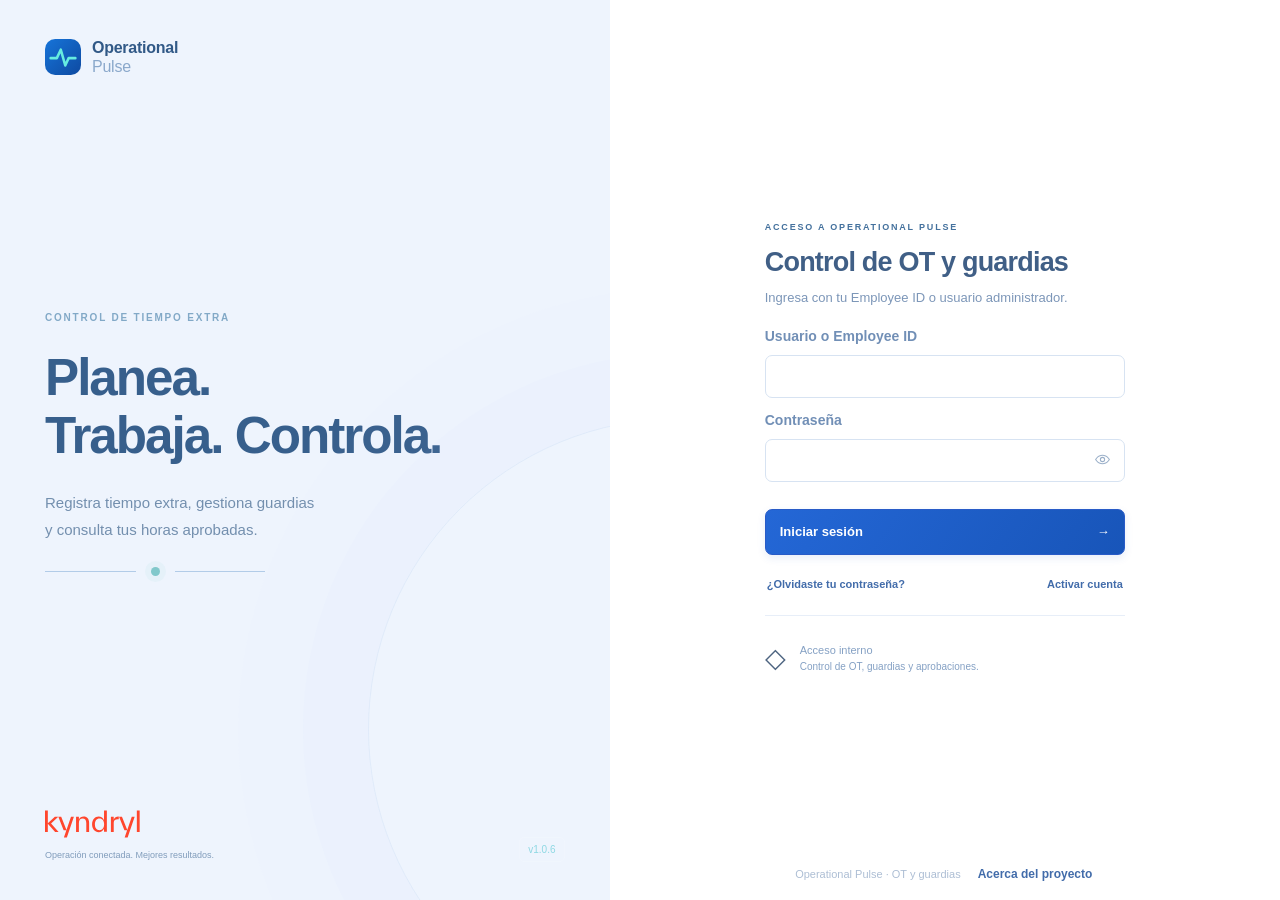
==== commit a4602d07: "Release v1.0.6 with expanded calendar and audited OT time corrections" ====
--- a/index.html
+++ b/index.html
@@ -6,10 +6,10 @@
   <meta name="theme-color" content="#0b2142">
   <title>Operational Pulse</title>
   <link rel="icon" href="/static/favicon.svg" type="image/svg+xml">
-  <link rel="stylesheet" href="/static/app.css?v=1.0.5">
-  <link rel="stylesheet" href="/static/design.css?v=1.0.5">
-  <script src="/static/layout.js?v=1.0.5" defer></script>
-  <script src="/static/app.js?v=1.0.5" defer></script>
+  <link rel="stylesheet" href="/static/app.css?v=1.0.6">
+  <link rel="stylesheet" href="/static/design.css?v=1.0.6">
+  <script src="/static/layout.js?v=1.0.6" defer></script>
+  <script src="/static/app.js?v=1.0.6" defer></script>
 </head>
 <body>
   <div id="app"><main class="loading">Cargando Operational Pulse…</main></div>
--- a/static/design.css
+++ b/static/design.css
@@ -598,3 +598,21 @@
 @media(max-width:620px){#modal.focused-timer-dialog{width:calc(100vw - 20px)}.focused-timer-dialog .timer-dialog-body{padding:18px 16px!important;gap:16px!important}.timer-dialog-clock{padding:23px 12px}.timer-dialog-clock>strong{font-size:40px}.timer-dialog-period{flex-wrap:wrap}.timer-dialog-period>div{flex-basis:100%}.focused-timer-dialog .timer-dialog-footer{gap:8px}.focused-timer-dialog .timer-dialog-footer button{font-size:11px;padding:8px 12px}}
 
 .claim-summary>div strong{font-size:28px}.claim-summary p strong{font-size:13px!important;font-weight:500;color:#668397}
+
+/* Full-month preview stays within the viewport at small resolutions and browser zoom. */
+#modal.calendar-preview-dialog{width:calc(100vw - 24px)!important;max-width:1440px!important;height:calc(100dvh - 24px);max-height:calc(100dvh - 24px)}
+#modal.calendar-preview-dialog>.calendar-preview-body{display:flex;flex-direction:column;flex:1;min-height:0;padding:10px 14px!important;overflow:hidden!important}
+.calendar-preview-body>.monthly-calendar{flex:1;min-height:0;width:100%;border:0;box-shadow:none;padding:5px!important}
+.calendar-preview-dialog .calendar-scroll{min-height:0;overflow:hidden}.calendar-preview-dialog .calendar-weekdays,.calendar-preview-dialog .calendar-grid{min-width:0}
+.calendar-preview-dialog .calendar-grid{grid-auto-rows:minmax(0,1fr);min-height:0}.calendar-preview-dialog .calendar-day{padding:3px;min-height:0}
+.calendar-preview-dialog .calendar-day-head{margin:0 0 1px}.calendar-preview-dialog .calendar-date-button{height:19px;min-height:19px;font-size:10px;padding:2px 3px}
+.calendar-preview-dialog .calendar-event{font-size:9px;min-height:17px;padding:2px 4px}.calendar-preview-dialog .calendar-event strong{font-size:9px}.calendar-preview-dialog .calendar-event>span{font-size:8px}
+.calendar-preview-dialog .calendar-events{gap:2px}.calendar-preview-dialog .calendar-more{min-height:14px;font-size:9px;padding:1px 3px}
+.calendar-preview-dialog .calendar-heading-actions{flex-direction:row;flex-wrap:wrap;gap:6px}.calendar-preview-dialog [data-preview-month]{width:145px;min-height:33px;font-size:12px;padding:5px 8px;border:1px solid #dbe6ed;border-radius:7px;background:#fff}
+.calendar-preview-dialog .calendar-legend{padding-bottom:6px;gap:8px 12px}.calendar-preview-dialog .calendar-weekdays span{padding:5px 7px}
+#modal.ot-dialog .ot-correction-segments,#modal.ot-dialog .form-body>.field:has([name=time_change_reason]){grid-column:1/-1!important}
+.ot-correction-segments{padding:11px 13px;border:1px solid #dce8ef;border-radius:9px;font-size:12px;color:#56778b}.ot-correction-segments summary{cursor:pointer;font-weight:600}.ot-correction-segments .form-grid{margin-top:12px}.ot-time-guidance{font-size:11px!important;line-height:1.6!important;margin:0}
+.calendar-heading-actions{flex-wrap:wrap}
+@media(max-width:620px){.calendar-preview-dialog .calendar-heading{gap:8px;flex-wrap:wrap;margin-bottom:6px}.calendar-preview-dialog .calendar-heading h2{font-size:16px}.calendar-preview-dialog .calendar-heading-actions{gap:4px}.calendar-preview-dialog [data-preview-month]{width:123px;min-height:30px;font-size:11px}.calendar-preview-dialog .calendar-legend{font-size:8px;gap:4px 7px}.calendar-preview-dialog .calendar-legend .calendar-selection-hint{font-size:9px}.calendar-preview-dialog .calendar-weekdays span{font-size:9px;padding:4px}.calendar-preview-dialog .calendar-event>span{display:none}.calendar-preview-dialog .calendar-event{border-left-width:2px;padding:2px}.calendar-preview-dialog .calendar-event strong{font-size:8px}.calendar-preview-dialog .calendar-more{font-size:8px}.calendar-preview-dialog .calendar-day{padding:2px}}
+
+.calendar-preview-count{border:0;border-radius:5px;background:#e5f2f6;color:#2d7185;font-size:8px;min-height:16px;min-width:16px;padding:1px 3px;line-height:1.4}
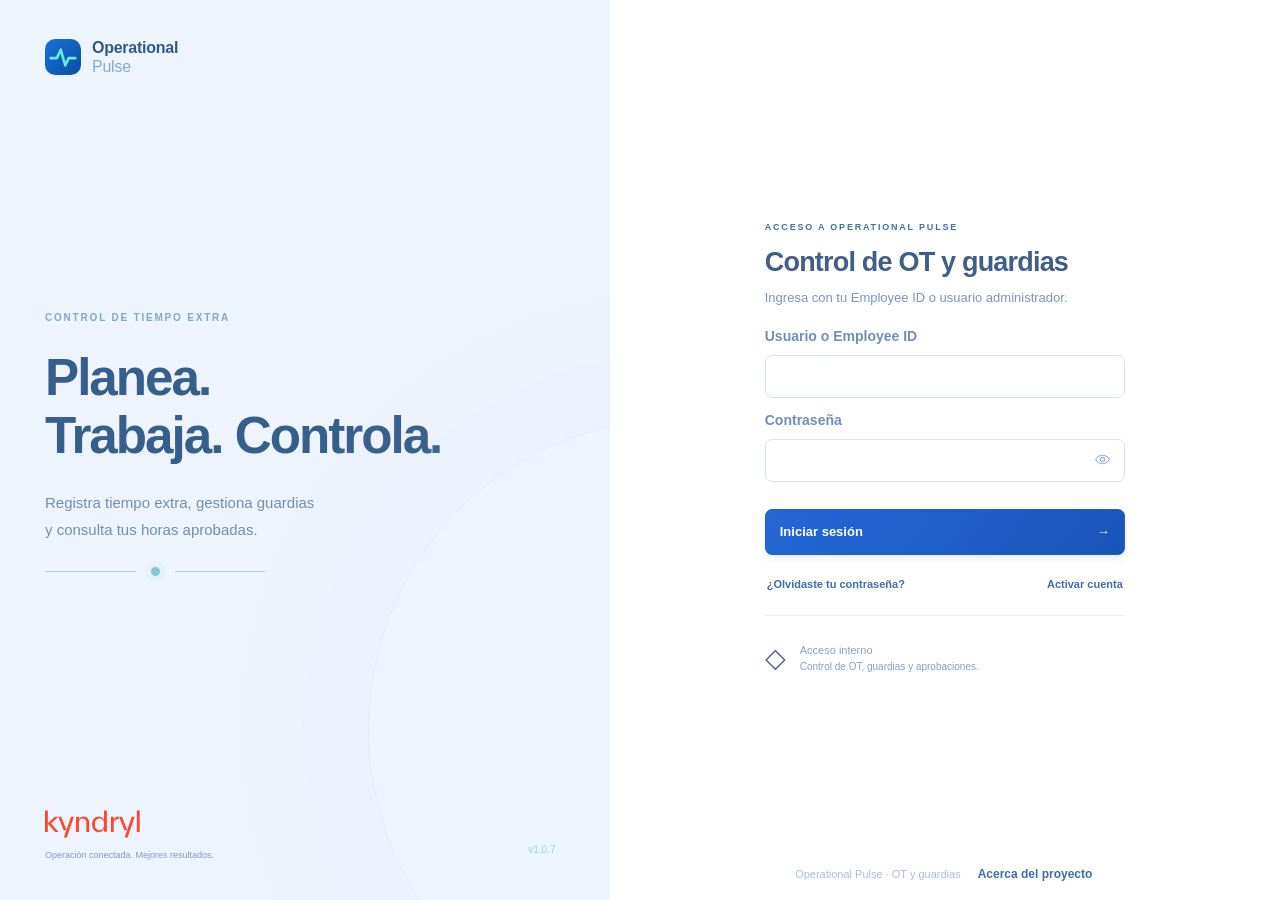
==== commit 653d29f2: "Release v1.0.7 with visual guard rules and integrated analytics dashboard" ====
--- a/index.html
+++ b/index.html
@@ -6,10 +6,10 @@
   <meta name="theme-color" content="#0b2142">
   <title>Operational Pulse</title>
   <link rel="icon" href="/static/favicon.svg" type="image/svg+xml">
-  <link rel="stylesheet" href="/static/app.css?v=1.0.6">
-  <link rel="stylesheet" href="/static/design.css?v=1.0.6">
-  <script src="/static/layout.js?v=1.0.6" defer></script>
-  <script src="/static/app.js?v=1.0.6" defer></script>
+  <link rel="stylesheet" href="/static/app.css?v=1.0.7">
+  <link rel="stylesheet" href="/static/design.css?v=1.0.7">
+  <script src="/static/layout.js?v=1.0.7" defer></script>
+  <script src="/static/app.js?v=1.0.7" defer></script>
 </head>
 <body>
   <div id="app"><main class="loading">Cargando Operational Pulse…</main></div>
--- a/static/design.css
+++ b/static/design.css
@@ -616,3 +616,19 @@
 @media(max-width:620px){.calendar-preview-dialog .calendar-heading{gap:8px;flex-wrap:wrap;margin-bottom:6px}.calendar-preview-dialog .calendar-heading h2{font-size:16px}.calendar-preview-dialog .calendar-heading-actions{gap:4px}.calendar-preview-dialog [data-preview-month]{width:123px;min-height:30px;font-size:11px}.calendar-preview-dialog .calendar-legend{font-size:8px;gap:4px 7px}.calendar-preview-dialog .calendar-legend .calendar-selection-hint{font-size:9px}.calendar-preview-dialog .calendar-weekdays span{font-size:9px;padding:4px}.calendar-preview-dialog .calendar-event>span{display:none}.calendar-preview-dialog .calendar-event{border-left-width:2px;padding:2px}.calendar-preview-dialog .calendar-event strong{font-size:8px}.calendar-preview-dialog .calendar-more{font-size:8px}.calendar-preview-dialog .calendar-day{padding:2px}}
 
 .calendar-preview-count{border:0;border-radius:5px;background:#e5f2f6;color:#2d7185;font-size:8px;min-height:16px;min-width:16px;padding:1px 3px;line-height:1.4}
+/* v1.0.7 — operational analytics and visual weekly coverage */
+#main.analytics-workspace{display:block;overflow:auto;padding-bottom:32px}.analytics-workspace>.main-footer{margin-top:24px}.analytics-dashboard{display:grid;gap:18px;margin:18px 0}.analytics-dashboard .analytics-metrics{margin:0}.analytics-context-strip{display:flex;justify-content:space-between;gap:12px;flex-wrap:wrap;font-size:12px;color:#506e88}.analytics-context-strip span{display:flex;align-items:center;gap:6px}.analytics-overview{align-items:start}.analytics-overview .panel{min-width:0}.analytics-overview .table-panel{border:0;box-shadow:none;margin-top:16px}.analytics-overview .table-panel .padded{padding:8px 0}.analytics-overview .analytics-ranking{max-height:380px;overflow:auto}.analytics-ranking button>small{display:block;text-align:left;margin-top:6px;color:#526c8a}.hourly-grid{display:grid;grid-template-columns:repeat(24,minmax(40px,1fr));gap:8px;overflow-x:auto;padding:20px 0 10px}.hourly-slot{display:flex;flex-direction:column;gap:8px;text-align:center;font-size:10px;color:#526c8a}.hourly-slot strong{font-size:11px;white-space:nowrap}.hourly-bar{height:145px;background:#edf3fa;border-radius:5px;display:flex;flex-direction:column-reverse;overflow:hidden;justify-content:flex-start}.hourly-bar i{display:block;flex-shrink:0}.analytics-days{padding:20px;border:1px solid #d7e5f1;border-radius:12px;background:#f6faff}.analytics-days summary{cursor:pointer;font-weight:600}.analytics-workspace .analytics-filter-grid{grid-template-columns:repeat(auto-fit,minmax(155px,1fr))}.analytics-workspace .analytics-metrics{grid-template-columns:repeat(auto-fit,minmax(145px,1fr))}.analytics-workspace .table-scroll{overflow:auto}.analytics-workspace .analytics-filters{margin-bottom:18px}.analytics-workspace .result-records{margin-top:18px}
+.rule-bulk{padding:16px;border-radius:12px;background:#edf7fa;border:1px solid #cfe5ee;margin:16px 0}.rule-bulk h3{margin:0 0 6px}.rule-bulk p{font-size:12px}.rule-copy-targets{display:flex;flex-wrap:wrap;gap:10px 18px;margin:14px 0}.rule-copy-targets .checkbox{margin:0;font-size:12px}.rule-editor-layout{display:grid;grid-template-columns:minmax(0,1.2fr) minmax(260px,1fr);gap:20px;align-items:start}.rule-live-preview{background:#f5f9fd;border:1px solid #d7e5f1;border-radius:12px;padding:18px}.rule-live-preview h3{margin-top:0}.rule-live-preview>.muted{font-size:11px}.rule-preview-day{display:grid;grid-template-columns:1fr auto;gap:6px;margin:11px 0;font-size:12px}.rule-coverage-track{grid-column:1/-1;background:#e1eaf3;height:8px;border-radius:4px;position:relative;overflow:hidden}.rule-coverage-track i{position:absolute;height:100%;background:#149eaa;border-radius:3px}.rule-week-total{border-top:1px solid #d7e5f1;padding-top:14px;font-size:24px;font-weight:700;color:#156674}.rule-week-total small{display:block;font-size:11px;font-weight:400}.rule-overlap{color:#9e3434;font-size:12px;background:#fff0f0;padding:10px;border-radius:7px}.rule-editor-layout .rule-interval{grid-template-columns:1fr auto 1fr auto}.rule-editor-layout [data-interval-note]{grid-column:1/-1}.rule-editor-layout .rule-interval .icon-btn{grid-column:4;grid-row:1}.rule-day-tabs{overflow-x:auto}
+@media(max-width:850px){.analytics-overview{grid-template-columns:1fr}.rule-editor-layout{grid-template-columns:1fr}.analytics-workspace .analytics-tools{flex-wrap:wrap}.analytics-workspace .analytics-tools form{min-width:0;width:100%}.analytics-workspace .analytics-tools .search{min-width:0}.analytics-workspace .page-heading{flex-wrap:wrap}.analytics-workspace .page-heading>div{min-width:0}.hourly-grid{grid-template-columns:repeat(24,44px)}}
+#modal [data-form=rule]>.form-body{display:grid!important;grid-template-columns:repeat(2,minmax(0,1fr));grid-template-areas:none!important;align-items:start;gap:16px!important}
+#modal [data-form=rule]>.form-body>*{grid-area:auto!important;grid-column:1/-1!important;width:auto}
+#modal [data-form=rule]>.form-body>.field{grid-column:auto!important}
+#modal [data-form=rule] .rule-editor-layout>.weekly-rule-days{grid-column:auto;min-width:0}
+#modal [data-form=rule] .rule-coverage-track>i{display:block;top:0;bottom:0;height:8px}
+#modal [data-form=rule] .rule-day-tabs{margin:0;position:static}
+@media(max-width:620px){#modal [data-form=rule]>.form-body{grid-template-columns:1fr}#modal [data-form=rule] .rule-editor-layout{grid-template-columns:1fr}#modal [data-form=rule] .rule-day-tabs button{min-width:70px}}
+
+.rule-coverage-track{width:100%;height:8px;display:block}.hourly-bar{width:100%;height:145px;display:block}
+#modal [data-form=rule]>.form-body{grid-auto-rows:max-content;align-content:start}
+#modal [data-form=rule] .rule-editor-layout{grid-auto-rows:max-content;min-width:0}
+.analytics-overview .monthly-summary{min-width:380px;table-layout:auto}.analytics-overview .monthly-summary :is(td,th){padding:10px 7px;font-size:11px}.monthly-comparison-note{font-size:11px;padding:0 7px}.analytics-overview h2{font-size:18px}
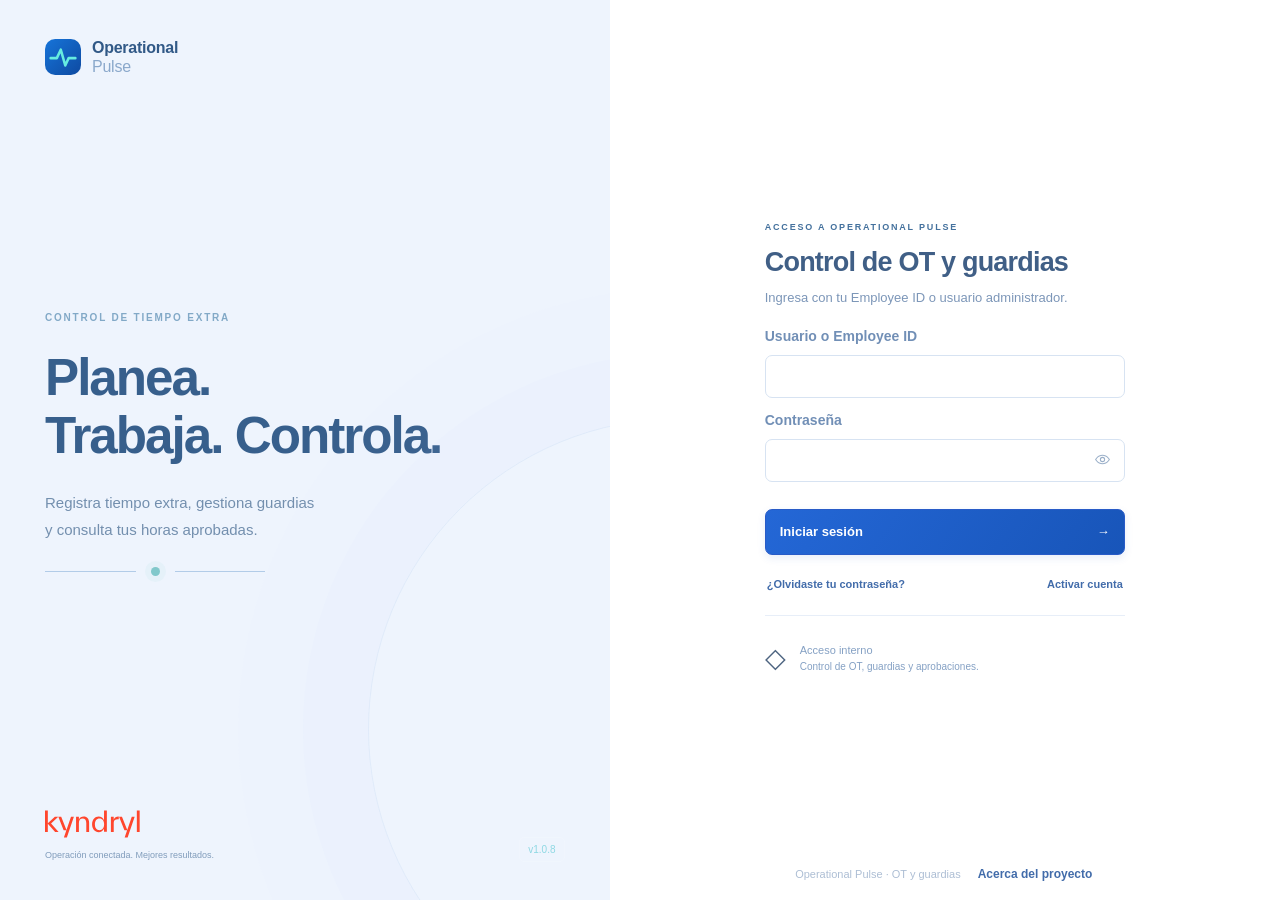
==== commit 172eca89: "Release v1.0.8 with monthly Captura workbook and reviewed Excel time recovery" ====
--- a/index.html
+++ b/index.html
@@ -6,10 +6,10 @@
   <meta name="theme-color" content="#0b2142">
   <title>Operational Pulse</title>
   <link rel="icon" href="/static/favicon.svg" type="image/svg+xml">
-  <link rel="stylesheet" href="/static/app.css?v=1.0.7">
-  <link rel="stylesheet" href="/static/design.css?v=1.0.7">
-  <script src="/static/layout.js?v=1.0.7" defer></script>
-  <script src="/static/app.js?v=1.0.7" defer></script>
+  <link rel="stylesheet" href="/static/app.css?v=1.0.8">
+  <link rel="stylesheet" href="/static/design.css?v=1.0.8">
+  <script src="/static/layout.js?v=1.0.8" defer></script>
+  <script src="/static/app.js?v=1.0.8" defer></script>
 </head>
 <body>
   <div id="app"><main class="loading">Cargando Operational Pulse…</main></div>
--- a/static/design.css
+++ b/static/design.css
@@ -590,7 +590,7 @@
 @media(max-width:620px){#modal.single-view-dialog.ot-dialog .form-body>.field{grid-column:1/-1!important}}
 
 /* Claim mirrors weekly entry: two concepts and seven Saturday-Friday decimal values. */
-.claim-week{padding:0!important;display:flex;flex-direction:column;min-height:0;overflow:hidden}.claim-week-heading{padding:21px 23px;display:flex;justify-content:space-between;align-items:center;gap:15px;background:linear-gradient(115deg,#fff,#f5fafc);border-bottom:1px solid #e2ebf1}.claim-week-heading .eyebrow{font-size:8px}.claim-week-heading h2{font-size:18px;margin:6px 0;color:#24465f}.claim-week-heading p:not(.eyebrow){font-size:11px;line-height:1.5;color:#6a8498;margin:6px 0 0}.claim-matrix-scroll{overflow:auto;min-height:0}.claim-matrix{width:100%;min-width:860px;border-collapse:collapse;table-layout:fixed}.claim-matrix th,.claim-matrix td{text-align:right;padding:16px 9px;border-bottom:1px solid #e4ecf2;font-size:13px;font-variant-numeric:tabular-nums}.claim-matrix thead th{background:#f5f8fc;color:#6a8399;font-size:11px;font-weight:500}.claim-matrix th:first-child{width:145px;text-align:left;padding-left:22px}.claim-matrix th:nth-child(2){width:82px}.claim-matrix th:last-child{width:110px}.claim-matrix thead span,.claim-matrix thead strong{display:block}.claim-matrix thead strong{font-size:12px;color:#425f78;margin-top:5px}.claim-matrix tbody th strong{display:block;font-size:14px;color:#315c73}.claim-matrix tbody th small{display:block;font-size:10px;color:#7a919f;margin-top:5px;font-weight:400}.claim-matrix tbody tr[data-claim-kind=GUARD]{background:#f3fbf9}.claim-matrix tbody tr[data-claim-kind=OT]{background:#fff}.claim-matrix .claim-row-total{font-size:17px;font-weight:650;color:#246b7c;background:#eaf5f7}.claim-matrix td:not(:last-child),.claim-matrix thead th:not(:last-child){border-right:1px solid #e7eef2}.claim-matrix .claim-adjacent{background:#f3f5f8;color:#8193a2}.claim-matrix tfoot th,.claim-matrix tfoot td{font-size:12px;font-weight:600;color:#4d6c82;background:#f8fafc}.claim-matrix button{font-size:10px;min-height:32px;padding:6px 9px;white-space:nowrap}.claim-week-footer{display:flex;align-items:center;justify-content:space-between;gap:12px;padding:13px 22px;color:#6c8394;font-size:11px}.claim-week-footer .link{font-size:11px;white-space:nowrap}.claim-boundary-note{margin:0;padding:11px 22px;border-top:1px solid #e6edf2;background:#f7fafc;color:#718695;font-size:11px;line-height:1.6}.claim-summary>div:first-child strong{color:#21867a}.claim-detail-row{display:grid;grid-template-columns:1fr 1fr auto;align-items:center;gap:14px;padding:12px 0;border-bottom:1px solid #e4edf2;font-size:12px}.claim-detail-row small{display:block;font-size:11px;color:#78909f;margin-top:5px}.claim-detail-row>strong{color:#236b79;font-size:15px;white-space:nowrap}
+.claim-week{padding:0!important;display:flex;flex-direction:column;min-height:0;overflow:hidden}.claim-week-heading{padding:21px 23px;display:flex;justify-content:space-between;align-items:center;gap:15px;background:linear-gradient(115deg,#fff,#f5fafc);border-bottom:1px solid #e2ebf1}.claim-week-heading .eyebrow{font-size:8px}.claim-week-heading h2{font-size:18px;margin:6px 0;color:#24465f}.claim-week-heading p:not(.eyebrow){font-size:11px;line-height:1.5;color:#6a8498;margin:6px 0 0}.claim-matrix-scroll{overflow:auto;min-height:0}.claim-matrix{width:100%;min-width:860px;border-collapse:collapse;table-layout:fixed}.claim-matrix th,.claim-matrix td{text-align:right;padding:16px 9px;border-bottom:1px solid #e4ecf2;font-size:13px;font-variant-numeric:tabular-nums}.claim-matrix thead th{background:#f5f8fc;color:#6a8399;font-size:11px;font-weight:500}.claim-matrix th:first-child{width:145px;text-align:left;padding-left:22px}.claim-matrix th:nth-child(2){width:82px}.claim-matrix thead span,.claim-matrix thead strong{display:block}.claim-matrix thead strong{font-size:12px;color:#425f78;margin-top:5px}.claim-matrix tbody th strong{display:block;font-size:14px;color:#315c73}.claim-matrix tbody th small{display:block;font-size:10px;color:#7a919f;margin-top:5px;font-weight:400}.claim-matrix tbody tr[data-claim-kind=GUARD]{background:#f3fbf9}.claim-matrix tbody tr[data-claim-kind=OT]{background:#fff}.claim-matrix .claim-row-total{font-size:17px;font-weight:650;color:#246b7c;background:#eaf5f7}.claim-matrix td:not(:last-child),.claim-matrix thead th:not(:last-child){border-right:1px solid #e7eef2}.claim-matrix .claim-adjacent{background:#f3f5f8;color:#8193a2}.claim-matrix tfoot th,.claim-matrix tfoot td{font-size:12px;font-weight:600;color:#4d6c82;background:#f8fafc}.claim-matrix button{font-size:10px;min-height:32px;padding:6px 9px;white-space:nowrap}.claim-week-footer{display:flex;align-items:center;justify-content:space-between;gap:12px;padding:13px 22px;color:#6c8394;font-size:11px}.claim-week-footer .link{font-size:11px;white-space:nowrap}.claim-boundary-note{margin:0;padding:11px 22px;border-top:1px solid #e6edf2;background:#f7fafc;color:#718695;font-size:11px;line-height:1.6}.claim-summary>div:first-child strong{color:#21867a}.claim-detail-row{display:grid;grid-template-columns:1fr 1fr auto;align-items:center;gap:14px;padding:12px 0;border-bottom:1px solid #e4edf2;font-size:12px}.claim-detail-row small{display:block;font-size:11px;color:#78909f;margin-top:5px}.claim-detail-row>strong{color:#236b79;font-size:15px;white-space:nowrap}
 @media(max-width:700px){.claim-week-heading{padding:16px;align-items:flex-start;flex-direction:column}.claim-week-heading h2{font-size:16px}.claim-matrix{min-width:800px}.claim-week-footer{padding:12px 16px;align-items:flex-start}.claim-week-footer>span{line-height:1.6}.claim-boundary-note{padding:11px 16px}.claim-detail-row{grid-template-columns:1fr auto}.claim-detail-row>span:nth-child(2){grid-column:1;grid-row:2}.claim-detail-row>strong{grid-column:2;grid-row:1/3}}
 
 /* Dedicated Timer dialog: one clock, one notice and a deliberate action area. */
@@ -632,3 +632,15 @@
 #modal [data-form=rule]>.form-body{grid-auto-rows:max-content;align-content:start}
 #modal [data-form=rule] .rule-editor-layout{grid-auto-rows:max-content;min-width:0}
 .analytics-overview .monthly-summary{min-width:380px;table-layout:auto}.analytics-overview .monthly-summary :is(td,th){padding:10px 7px;font-size:11px}.monthly-comparison-note{font-size:11px;padding:0 7px}.analytics-overview h2{font-size:18px}
+
+.comparison-instructions{padding:14px 16px;border:1px solid #cfe3ed;border-radius:10px;background:#f1f8fc;font-size:12px;line-height:1.6;color:#42637e}.comparison-instructions>strong{color:#204e6e;font-size:13px}.comparison-instructions ol{margin:9px 0;padding-left:19px}.comparison-instructions li+li{margin-top:6px}.comparison-instructions p{margin:10px 0 0;font-size:11px}
+
+.analytics-empty{margin-top:18px;text-align:center;padding:24px}.analytics-empty>.secondary{margin:0 auto 12px}.analytics-empty .empty-state{margin:0}
+
+/* Focused chart previews and aligned Claim capture. */
+.analytics-overview{grid-template-columns:repeat(2,minmax(0,1fr));align-items:stretch}.analytics-overview .chart-card{height:390px;overflow:auto;display:flex;flex-direction:column;gap:12px}.chart-card .section-heading{margin:0;align-items:start;gap:12px}.chart-card .section-heading h2{margin:4px 0}.chart-card .section-heading button{white-space:nowrap;flex-shrink:0}.chart-card .analytics-daily{max-height:200px;width:100%;flex-shrink:0}.comparison-inline-detail{margin-top:auto;font-size:12px}.comparison-inline-detail summary{cursor:pointer;color:#245e96;font-weight:600;padding:6px 0}.hourly-panel .section-heading{gap:16px}.hourly-panel .section-heading h2{margin:4px 0}.analytics-days>button{margin:14px 0}
+#modal.expanded-chart-dialog,#modal.claim-detail-dialog{width:min(1180px,calc(100vw - 28px));max-width:1180px;max-height:calc(100dvh - 28px)}#modal.expanded-chart-dialog>.form-body,#modal.claim-detail-dialog>.form-body{display:block!important;padding:22px 26px}.expanded-chart-body>*{margin-bottom:18px}.expanded-chart-body .analytics-daily{width:100%;max-height:380px;display:block}.expanded-chart-body .hourly-bar{height:260px}.expanded-chart-body .analytics-ranking{max-height:none}.expanded-chart-body .analytics-ranking button{padding:14px}.expanded-chart-body .table-scroll{overflow:auto}.expanded-chart-body table{min-width:560px}.expanded-chart-body .hourly-grid{grid-template-columns:repeat(24,minmax(38px,1fr))}
+.claim-matrix{width:100%;min-width:690px;table-layout:fixed}.claim-matrix :is(td,th){width:auto;text-align:right;padding:16px 10px}.claim-matrix :is(td,th):first-child{width:120px;text-align:left}.claim-matrix :is(td,th):nth-child(2){width:85px}.claim-matrix thead th{white-space:nowrap}.claim-detail-summary{display:grid;grid-template-columns:repeat(3,1fr);gap:14px;margin:18px 0}.claim-detail-summary>span{background:#eff7fa;border:1px solid #d4e6ed;padding:14px;border-radius:10px;font-size:12px;color:#52738a}.claim-detail-summary strong{display:block;margin-top:8px;color:#216779;font-size:22px}.claim-detail-table{width:100%;min-width:650px;table-layout:fixed}.claim-detail-table th:nth-child(1){width:21%}.claim-detail-table th:nth-child(2){width:24%}.claim-detail-table th:nth-child(3){width:18%}.claim-detail-table th:nth-child(4){width:25%}.claim-detail-table th:nth-child(5){width:12%;text-align:right}.claim-detail-table :is(th,td){padding:12px 14px;font-size:12px;text-align:left}.claim-detail-table td:last-child{text-align:right;color:#216779}.claim-detail-table small{display:block;font-size:10px;margin-top:4px;color:#6b879b}.claim-detail-table td{overflow-wrap:anywhere}.claim-detail-dialog .table-scroll{overflow:auto}.claim-detail-dialog>.form-body>.muted{font-size:11px;line-height:1.6}
+@media(max-width:850px){.analytics-overview{grid-template-columns:1fr}.analytics-overview .chart-card{height:360px}.chart-card .section-heading h2{font-size:16px}}@media(max-width:600px){#modal.expanded-chart-dialog>.form-body,#modal.claim-detail-dialog>.form-body{padding:16px}.claim-detail-summary{gap:8px}.claim-detail-summary>span{padding:10px;font-size:11px}.claim-detail-summary strong{font-size:18px}.claim-matrix :is(td,th){padding:12px 9px}.expanded-chart-body .hourly-grid{grid-template-columns:repeat(24,46px)}}
+#modal.single-view-dialog.expanded-chart-dialog,#modal.single-view-dialog.claim-detail-dialog{width:min(1180px,calc(100vw - 28px))!important;max-width:1180px!important}
+#modal.recovery-dialog>.form-body,#modal.recovery-dialog form>.form-body{display:block!important;grid-template-areas:none!important}.recovery-dialog .form-body>*{margin-bottom:16px}.recovery-upload{border-top:1px solid #dce7ef;margin-top:18px;padding-top:18px}.recovery-upload p,.recovery-dialog .form-body>p{font-size:12px;line-height:1.6}.recovery-upload input[type=file]{max-width:100%;padding:12px;height:auto}.recovery-download{display:inline-flex;gap:8px;align-items:center}.recovery-preview-table{overflow:auto;max-height:340px;border:1px solid #dbe6ef;border-radius:10px}.recovery-preview-table table{min-width:650px}.recovery-preview-table thead{position:sticky;top:0;background:#f1f6fb}.recovery-preview-table :is(td,th){padding:12px;font-size:12px}.recovery-warning{background:#fff8eb!important;border-color:#eddbb3!important}.recovery-dialog .checkbox{display:flex;align-items:flex-start;gap:10px;font-size:12px;line-height:1.6}
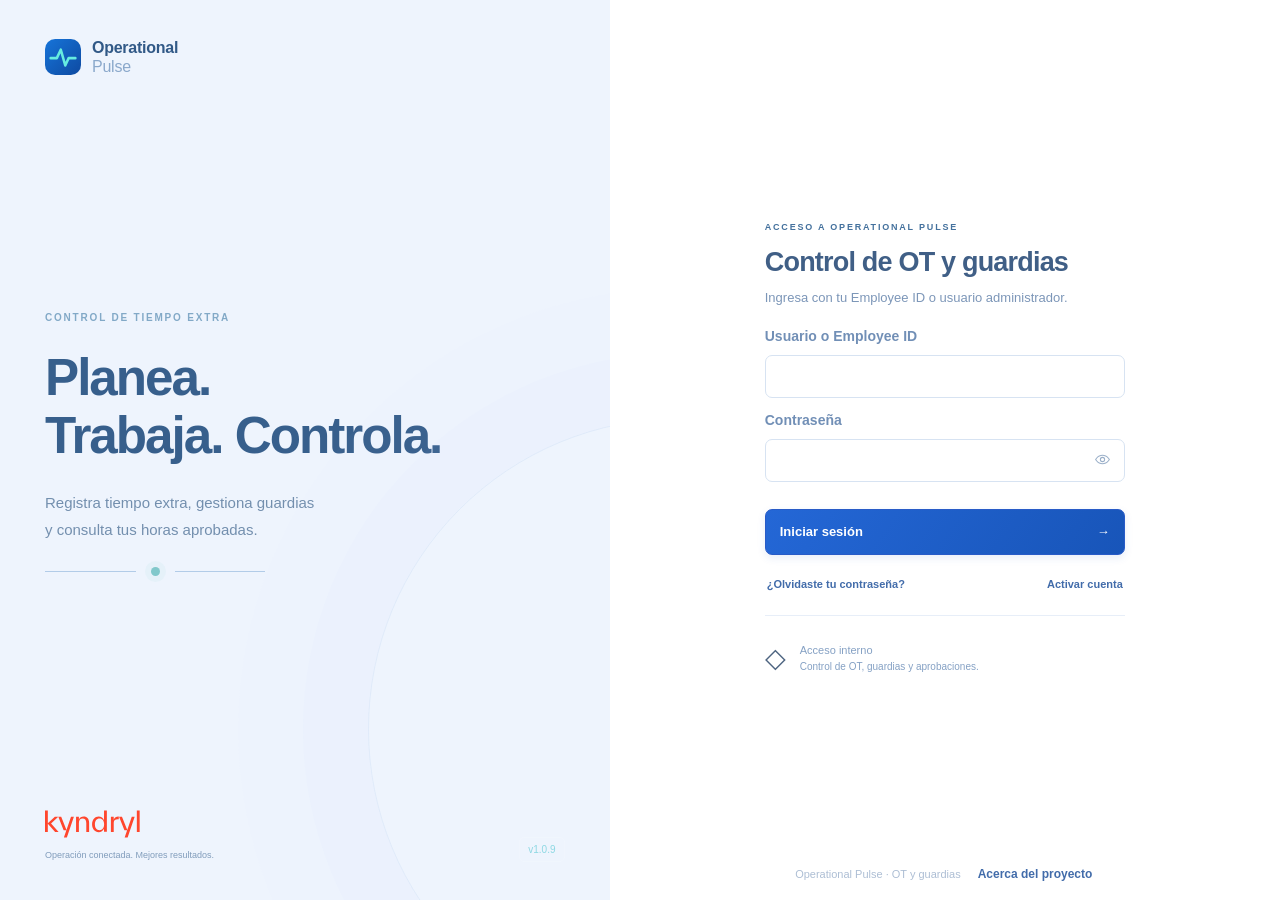
==== commit f5a588b2: "Release v1.0.9 with responsive interface refinements and explicit Excel exporters" ====
--- a/index.html
+++ b/index.html
@@ -6,10 +6,11 @@
   <meta name="theme-color" content="#0b2142">
   <title>Operational Pulse</title>
   <link rel="icon" href="/static/favicon.svg" type="image/svg+xml">
-  <link rel="stylesheet" href="/static/app.css?v=1.0.8">
-  <link rel="stylesheet" href="/static/design.css?v=1.0.8">
-  <script src="/static/layout.js?v=1.0.8" defer></script>
-  <script src="/static/app.js?v=1.0.8" defer></script>
+  <link rel="stylesheet" href="/static/app.css?v=1.0.9">
+  <link rel="stylesheet" href="/static/design.css?v=1.0.9">
+  <link rel="stylesheet" href="/static/interface.css?v=1.0.9">
+  <script src="/static/layout.js?v=1.0.9" defer></script>
+  <script src="/static/app.js?v=1.0.9" defer></script>
 </head>
 <body>
   <div id="app"><main class="loading">Cargando Operational Pulse…</main></div>
--- a/static/design.css
+++ b/static/design.css
@@ -1,5 +1,5 @@
 /* Operational Pulse 1.1 — Enterprise light.
-   Visual source of truth. app.css retains viewport and component layout contracts. */
+   Baseline component styles. interface.css supplies shared responsive and accessibility refinements. */
 :root{--ink:#152438;--muted:#617083;--primary:#2859c5;--primary-dark:#18376b;--mint:#e9f8f5;--line:#e6ebf1;--paper:#f6f8fb;--danger:#b24548;--radius:12px;--shadow:0 3px 14px #182e4c05;font-family:Inter,-apple-system,BlinkMacSystemFont,"Segoe UI",sans-serif;font-size:14px;line-height:1.5;color:var(--ink);background:var(--paper)}
 button{font-weight:550}strong{font-weight:650}
 button:focus-visible,a:focus-visible,input:focus-visible,select:focus-visible,textarea:focus-visible,summary:focus-visible{outline:3px solid #369cbe;outline-offset:3px}
--- a/static/interface.css
+++ b/static/interface.css
@@ -0,0 +1,27 @@
+/* Shared interface finish. Business calculations and role scopes are unchanged. */
+:root{--ui-text:#24465f;--ui-secondary:#536d82;--ui-focus:#157b9b;--ui-space:16px}
+.heading-actions{align-items:center;gap:8px;flex-wrap:wrap}.heading-actions>:is(button,a),.heading-actions .month-control{min-height:40px}.page-heading>div:first-child{min-width:0}.page-heading h1{overflow-wrap:anywhere}.page-heading>div>p:last-child{line-height:1.6}
+:is(button,a.button):disabled{cursor:not-allowed;transform:none;box-shadow:none}:is(button,a.button)[aria-busy=true]{cursor:progress}
+.table-scroll thead th{position:sticky;top:0;z-index:2;background:#f2f7fb;color:#47647b;font-weight:650;line-height:1.5}.table-scroll tbody td{line-height:1.55}.table-scroll tbody tr:hover{background:#f4f9fc}.table-scroll :is(.numeric,[data-minutes]){font-variant-numeric:tabular-nums}.row-actions{align-items:center;gap:8px;flex-wrap:wrap}.table-scroll small{color:#5a748a;line-height:1.5}.form-error{overflow-wrap:anywhere}.form-error:focus-visible{outline:2px solid #b24548;outline-offset:3px;border-radius:6px}
+.empty h3{font-size:15px;color:#3a607e;line-height:1.5}.empty p{font-size:12px;line-height:1.65;max-width:60ch;margin:8px auto 0;color:#5b748a}.empty-icon{color:#547e9a}.field :is(input,select,textarea):user-invalid{border-color:#b95c60!important}
+#modal .dialog-footer{align-items:center;gap:10px}#modal .dialog-footer .text-danger{padding:10px 12px;min-height:39px;border:1px solid #eacbcd;border-radius:8px;background:#fff7f7}#modal .dialog-footer .text-danger:hover{background:#fcebed}
+form[aria-busy=true]:not(.access-form) button[type=submit]::after{content:'';display:inline-block;width:12px;height:12px;border:2px solid currentColor;border-right-color:transparent;border-radius:50%;animation:ui-working .7s linear infinite;flex:none}@keyframes ui-working{to{transform:rotate(360deg)}}
+.skip-link{position:fixed;top:8px;left:12px;transform:translateY(-160%);z-index:2000;padding:10px 16px;border-radius:8px;background:#173f63;color:white;box-shadow:0 4px 16px #1235}.skip-link:focus{transform:translateY(0)}
+@media(max-width:700px){
+ .shell .sidebar{padding:10px 12px 6px}.shell .sidebar>.brand{margin-bottom:8px}.shell .sidebar nav{flex-direction:row;flex-wrap:nowrap;overflow-x:auto;overflow-y:hidden;gap:4px;padding:0 0 4px;scroll-padding:12px;scrollbar-width:thin;scrollbar-color:#aac8d8 transparent;max-width:100%}.shell .sidebar nav>.nav-secondary{display:contents}.shell .sidebar .nav-item{width:auto;flex:0 0 auto;min-height:36px;padding:8px 10px;font-size:12px;white-space:nowrap}.shell .sidebar .nav-item.active::after{margin-left:3px}.shell .sidebar .sidebar-utility{top:10px}.shell .sidebar .sidebar-utility button{font-size:10px}
+ #main:not(.admin-workspace):not(.analytics-workspace){display:block;overflow-y:auto;scroll-padding:16px}#main>.page-heading{margin-bottom:18px}#main .viewport-stage{display:block;overflow:visible;flex:none;min-height:0;height:auto;max-height:none}#main .viewport-stage .viewport-off{display:revert!important}#main>.viewport-sections,#main .viewport-stage .viewport-pagination{display:none!important}#main .viewport-stage>.panel,#main .viewport-stage>.workspace-view{margin-bottom:16px}#main .viewport-stage .two-columns,#main .viewport-stage .profile-grid{display:grid!important;grid-template-columns:minmax(0,1fr);gap:16px}#main>.workspace-context{margin-bottom:14px}#main>.main-footer{margin-top:18px;padding-bottom:10px}
+ .page-heading{align-items:flex-start;gap:14px}.heading-actions{width:100%;justify-content:flex-start;gap:8px}.heading-actions>.month-control{flex:1 1 100%;max-width:none}.heading-actions>:is(button,a){flex:1 1 auto;white-space:normal;min-height:42px;padding:9px 11px;font-size:12px}.heading-actions .month-control input{font-size:14px}.time-actions{gap:8px;flex-wrap:wrap}.time-actions>button{flex:1 1 145px;min-height:42px}
+ #main .monthly-calendar{height:auto;min-height:0;overflow:visible;padding:12px!important}#main .calendar-heading{flex-direction:column;align-items:stretch;gap:10px}#main .calendar-heading-actions{width:100%;display:flex;flex-wrap:wrap;gap:6px}#main .calendar-heading-actions>button{flex:1;min-height:42px;font-size:11px;padding:7px;white-space:normal}#main .calendar-scroll{flex:none;overflow:hidden;min-height:0}#main .calendar-weekdays,#main .calendar-grid{min-width:0;width:100%}#main .calendar-weekdays span{padding:8px 2px;text-align:center;font-size:10px}#main .calendar-grid{grid-auto-rows:minmax(78px,auto);min-height:0}#main .calendar-day{padding:3px;overflow:hidden}#main .calendar-date-button{min-width:28px;min-height:28px;padding:4px;font-size:11px}#main .calendar-add{display:none}#main .calendar-event{min-height:23px;padding:3px;border-left-width:2px;gap:2px}#main .calendar-event>span{display:none}#main .calendar-event strong{font-size:9px}#main .calendar-status{width:4px;min-width:4px;height:4px}#main .calendar-more{min-height:26px;font-size:10px;padding:3px 0}#main .calendar-selection-hint{line-height:1.6;font-size:11px}
+ .table-scroll :is(td,th){font-size:12px}.table-scroll input,.table-scroll select{font-size:14px}.empty{padding:22px 12px}.filters>div{gap:12px}.analytics-filters .analytics-tools form{gap:8px}.analytics-filters .analytics-tools form>.secondary{min-height:40px}
+}
+@media(prefers-reduced-motion:reduce){form[aria-busy=true] button[type=submit]::after{animation:none}.skip-link{transition:none}html{scroll-behavior:auto!important}}
+@media(max-width:700px){
+ #main .calendar-heading-actions{display:grid;grid-template-columns:repeat(3,minmax(0,1fr));flex-direction:row;align-items:stretch}#main .calendar-heading-actions>button{width:auto;min-width:0}
+ .heading-actions .month-control{display:flex;justify-content:space-between;gap:8px}.heading-actions .month-control label{flex:1;min-width:0}.heading-actions .month-control input{width:100%;max-width:none;text-align:center}
+ #main>.workspace-totals.kpis.three{display:grid!important;grid-template-columns:repeat(3,minmax(0,1fr));gap:8px;background:transparent;border:0;padding:0;margin-bottom:16px}#main .workspace-totals.kpis.three .kpi{padding:12px 9px;display:flex;flex-direction:column;align-items:flex-start;gap:6px;min-width:0;border:1px solid #dce7ef;background:#fff;border-radius:10px}#main .workspace-totals.kpis.three .kpi>div{font-size:11px;white-space:normal;line-height:1.4;min-height:30px}#main .workspace-totals.kpis.three .kpi>strong{font-size:18px}
+}
+form[aria-busy=true] button[type=submit]{cursor:progress}
+@media(max-width:700px){
+ #main .calendar-heading-actions:has(>button:nth-child(2):last-child){grid-template-columns:repeat(2,minmax(0,1fr))}
+ input:not([type=checkbox]):not([type=radio]),select,textarea{font-size:16px!important}
+}
